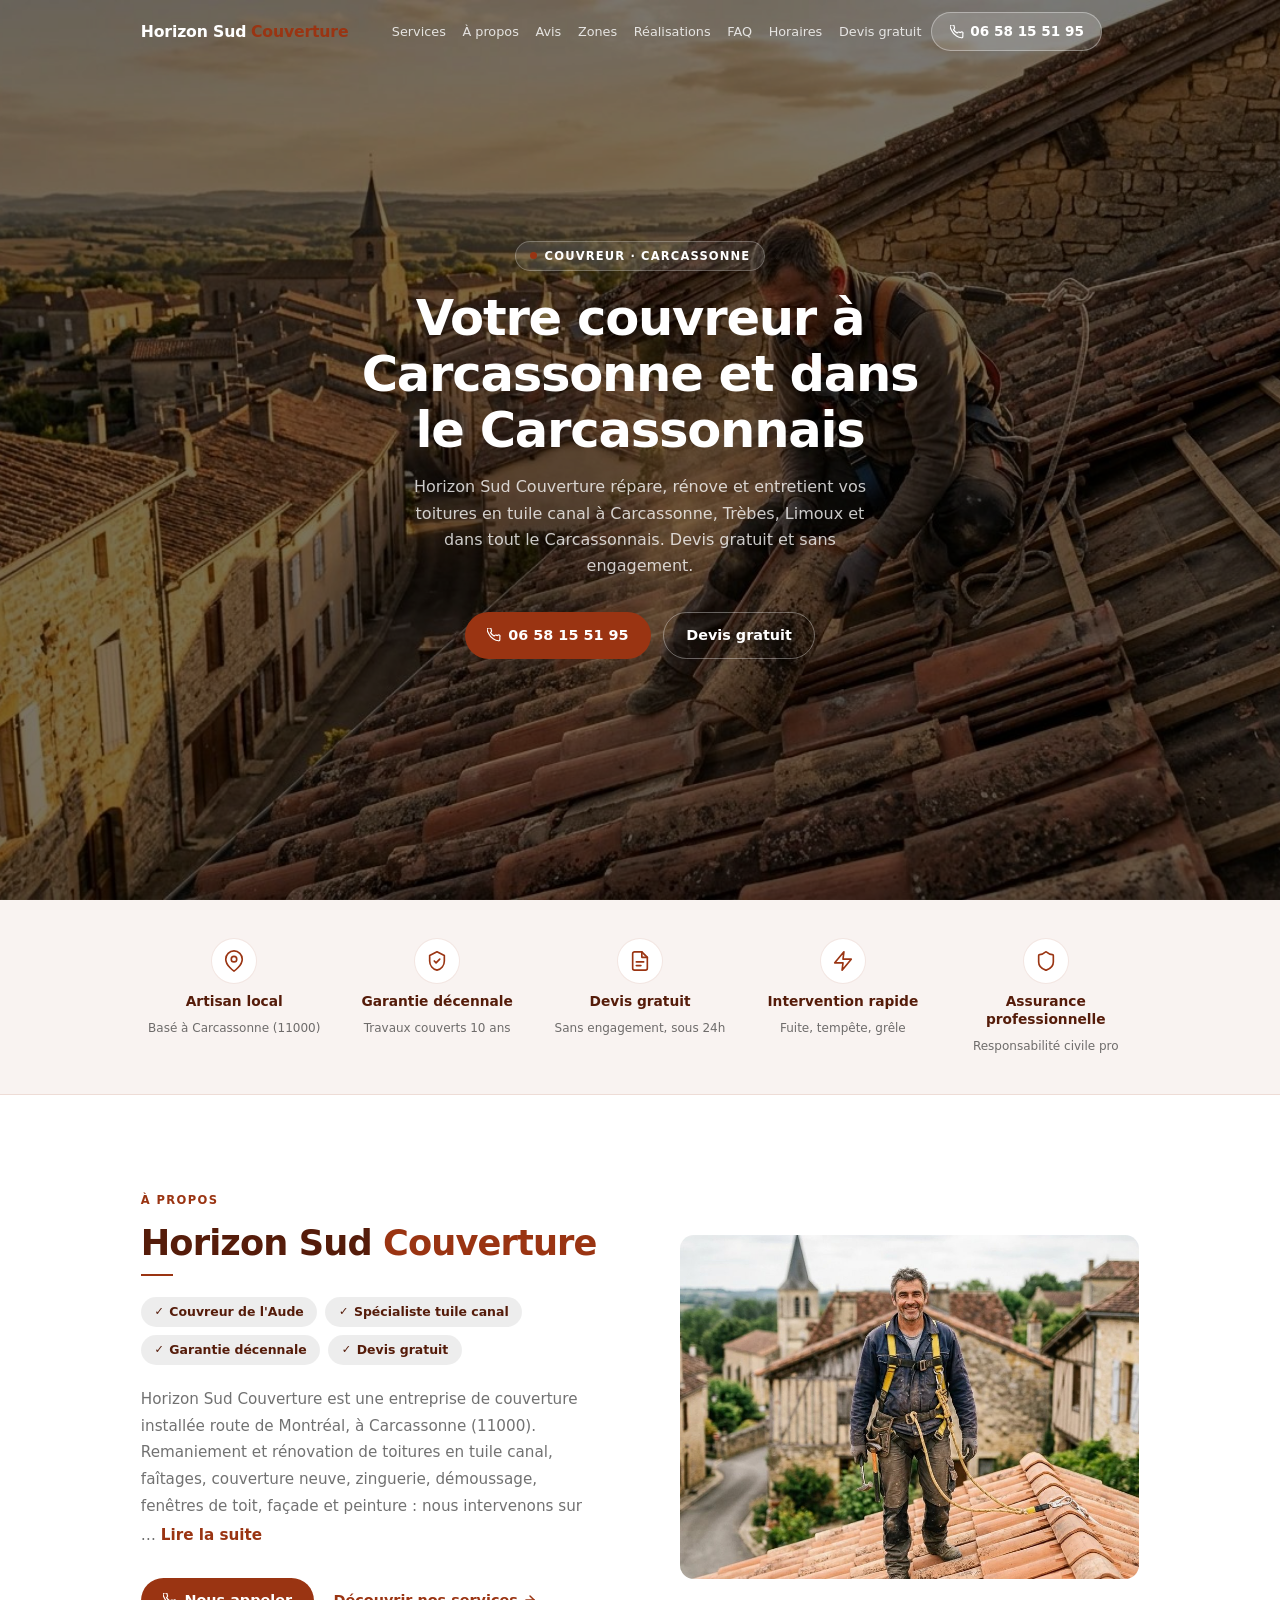
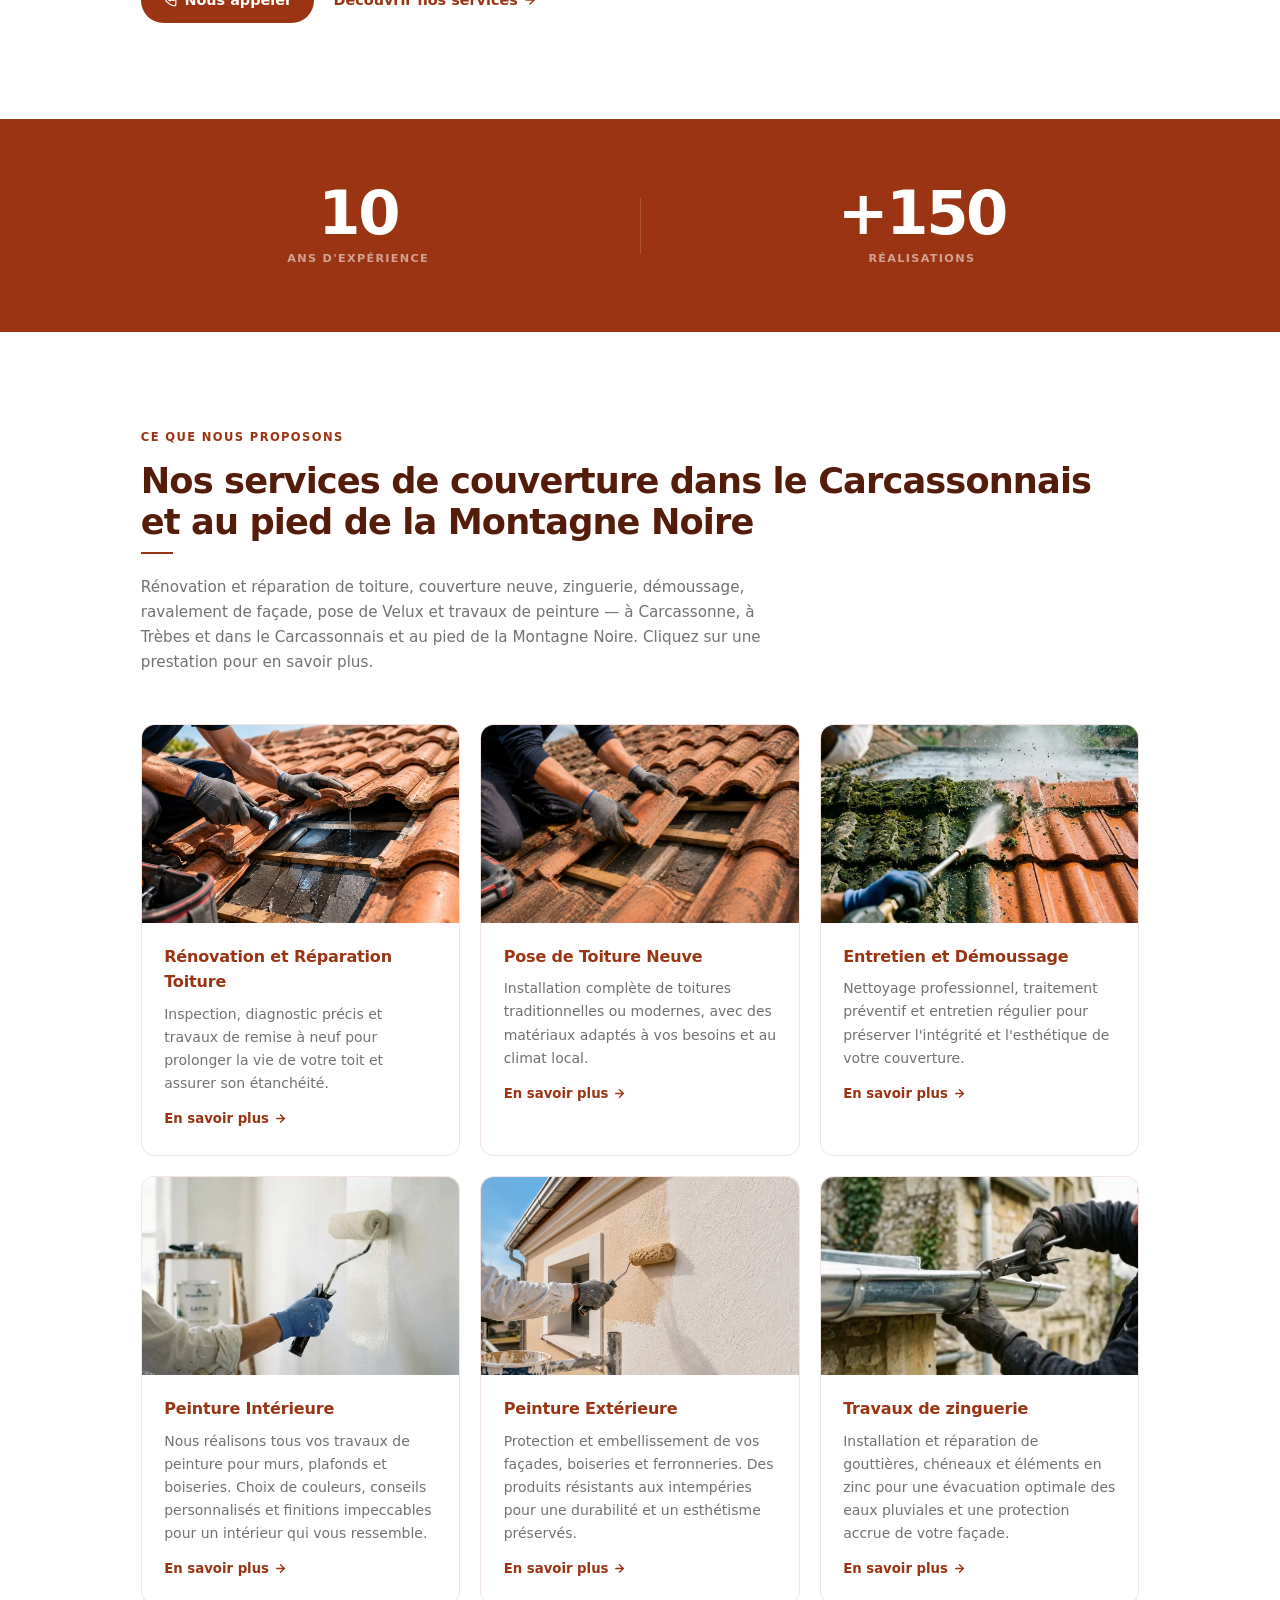
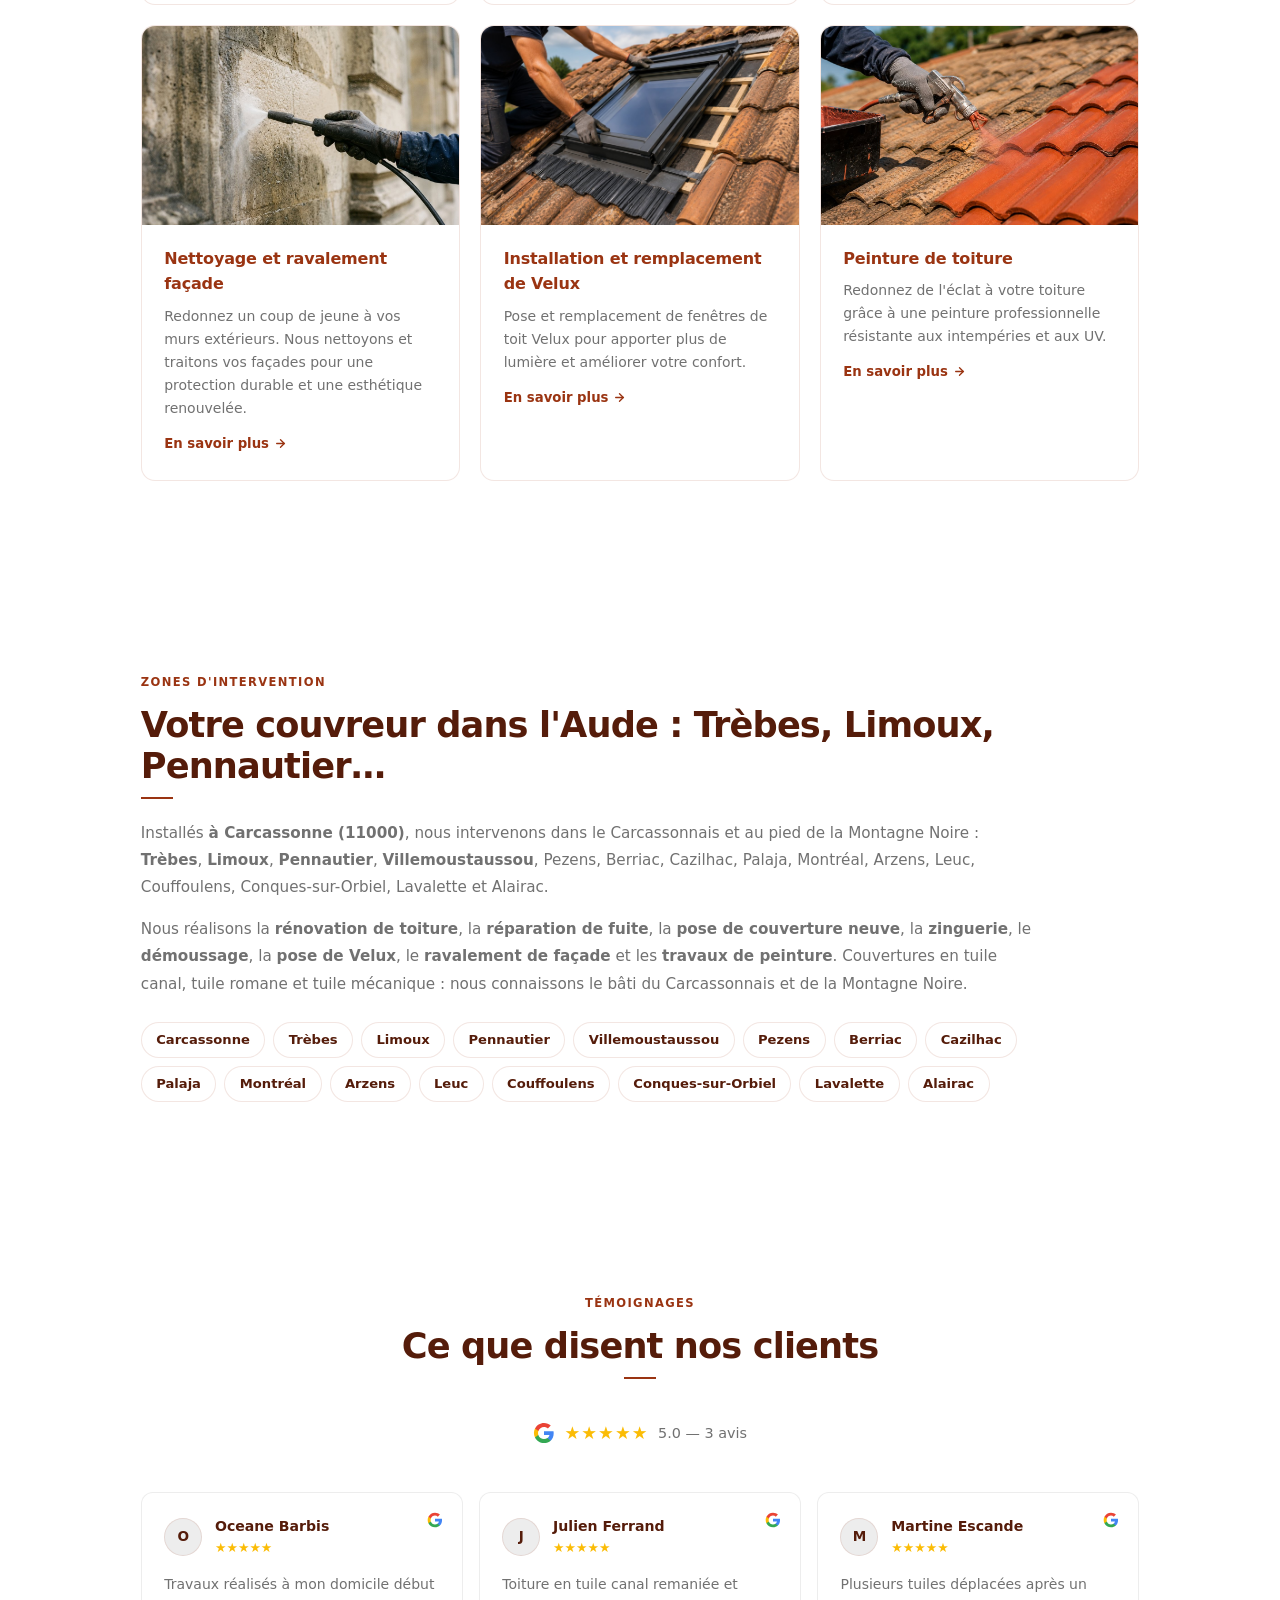
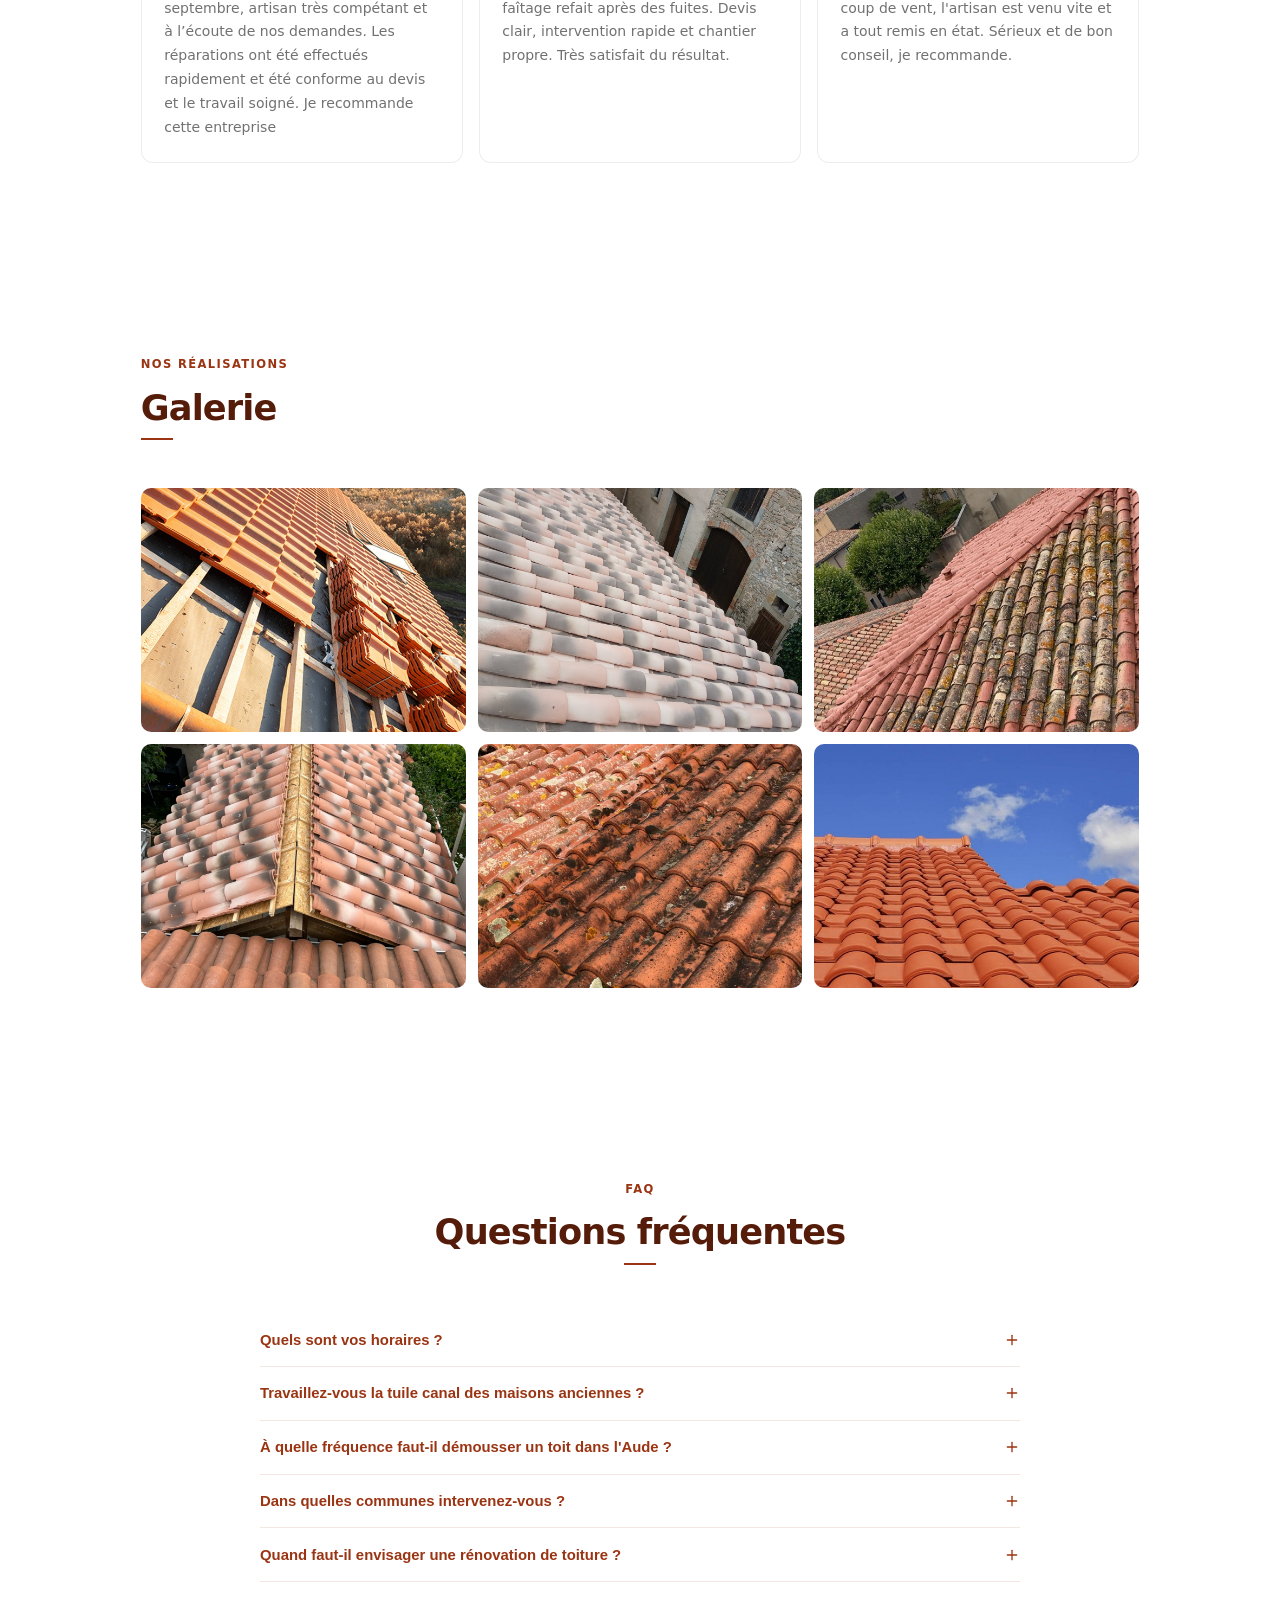
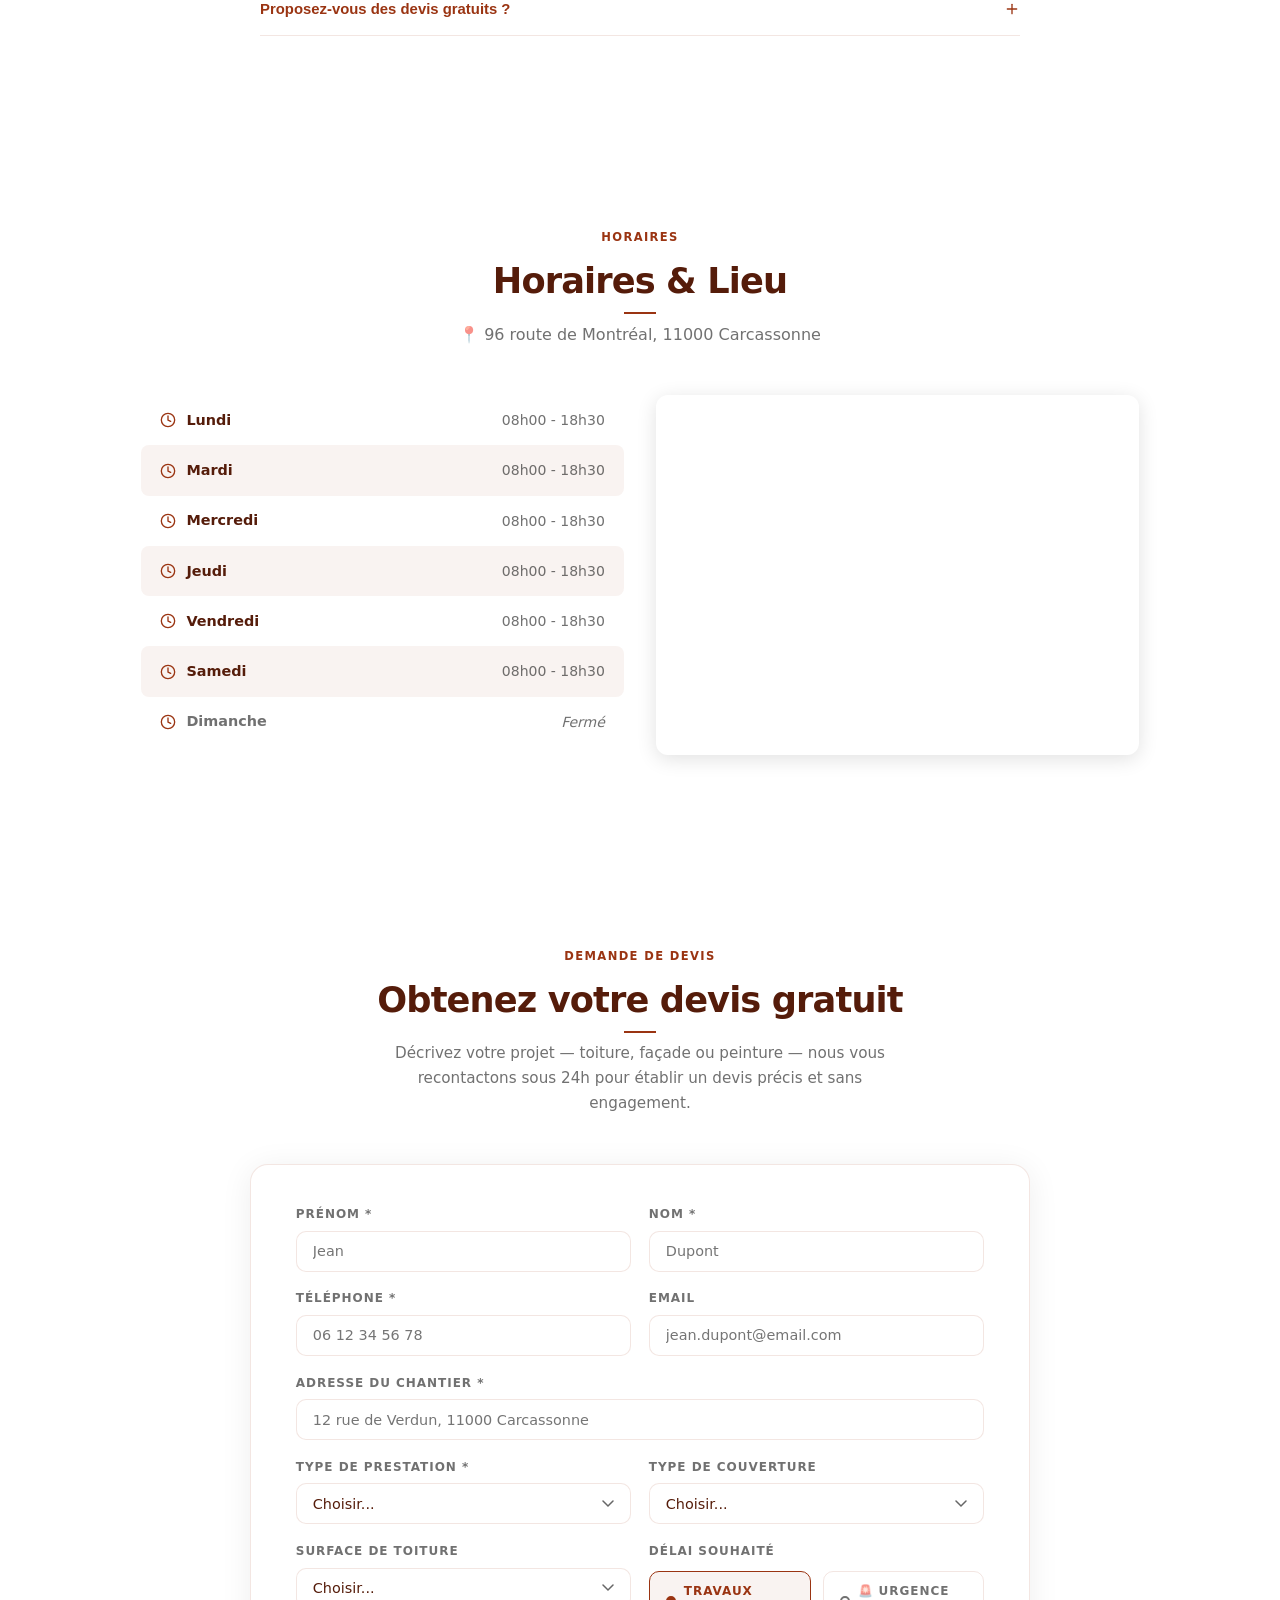
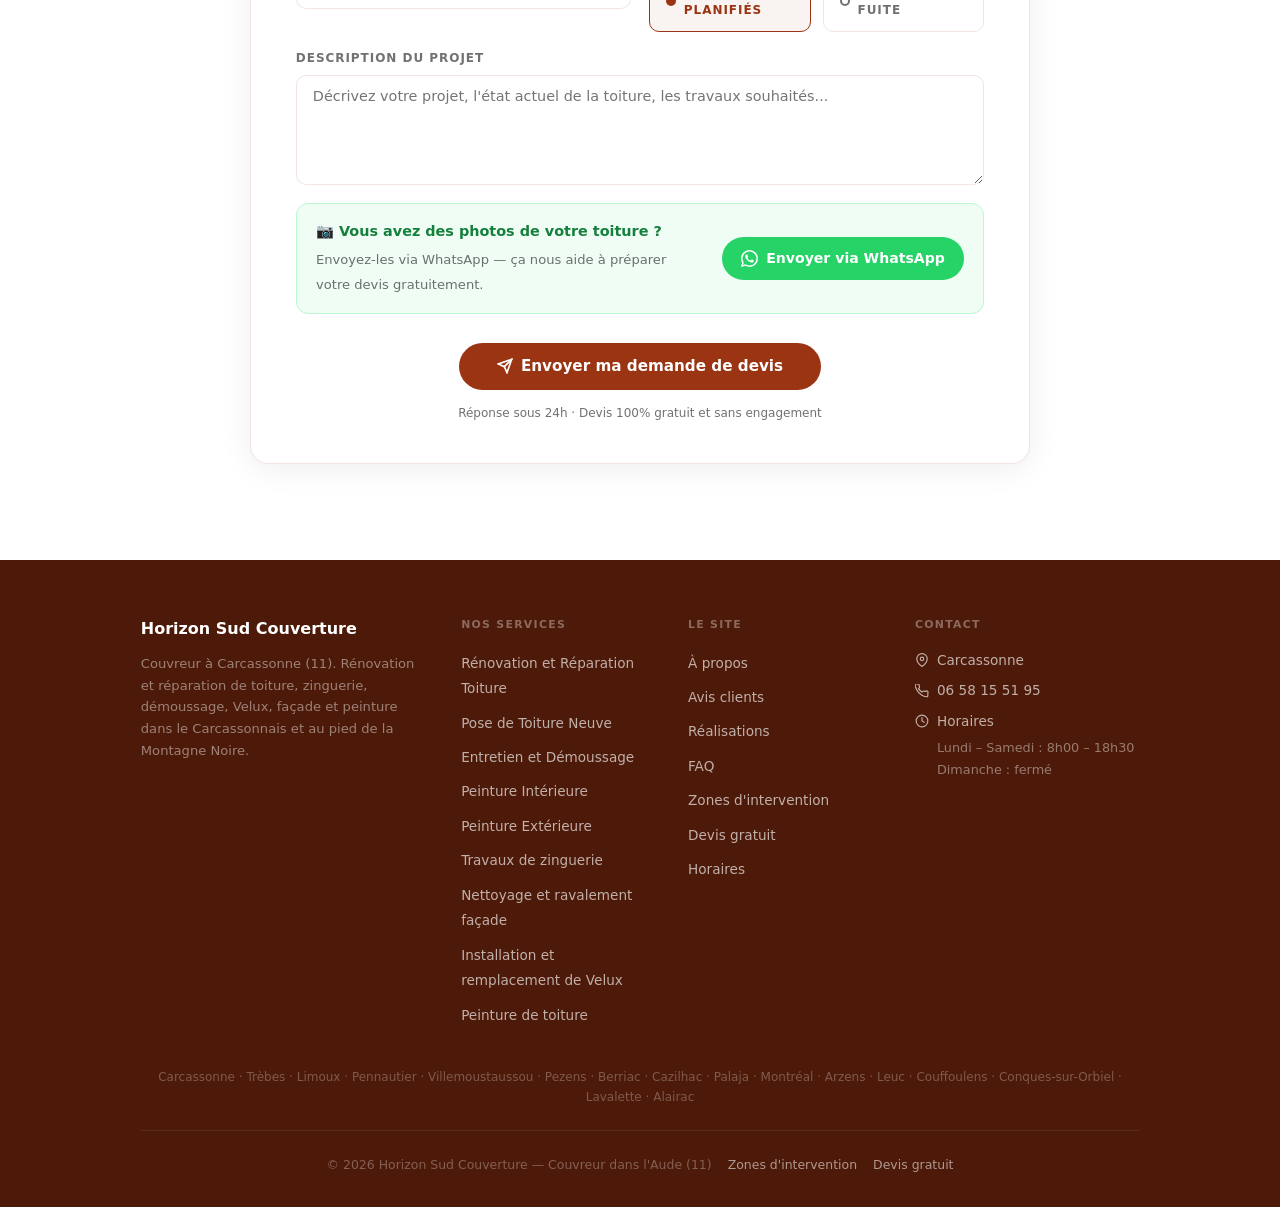
==== index.html @ 6ced3db4 "Site Horizon Sud Couverture (Carcassonne 11) — tiré de la fiche Google Co-Authored-By: Claude Opus 5" ====
<!DOCTYPE html>
<!--
╔══════════════════════════════════════════════════════════════════╗
║        MAQUETTE ARTISAN CMS — TEMPLATE RÉUTILISABLE              ║
║                                                                  ║
║  Le contenu est géré via Decap CMS (Netlify CMS).                ║
║  Modifier le fichier data/content.json ou passer par             ║
║  l'interface /admin pour éditer textes et images.                ║
║                                                                  ║
║  VARIABLES À REMPLACER dans data/content.json :                  ║
║  nom_entreprise, type_artisan, ville, telephone_*, annee         ║
║  hero.titre, hero.description, hero.image                        ║
║  apropos.texte, apropos.image, apropos.badges                    ║
║  stats, services, avis, galerie, faq                             ║
║  contact_description, footer_description                         ║
╚══════════════════════════════════════════════════════════════════╝
-->
<html lang="fr">
<head>
  <meta charset="UTF-8" />
  <meta name="viewport" content="width=device-width, initial-scale=1.0" />
  <!-- OG-IMAGE-PERSIST (hors bloc SEO régénéré par l'admin — ne pas déplacer) -->
  <meta property="og:image" content="https://horizon-sud-couverture.pages.dev/images/og-image.jpg?v=1" />
  <meta property="og:image:secure_url" content="https://horizon-sud-couverture.pages.dev/images/og-image.jpg?v=1" />
  <meta property="og:image:type" content="image/jpeg" />
  <meta property="og:image:width" content="1200" />
  <meta property="og:image:height" content="630" />
  <meta property="og:image:alt" content="Horizon Sud Couverture – Couvreur à Carcassonne (11)" />
  <meta name="twitter:card" content="summary_large_image" />
  <meta name="twitter:image" content="https://horizon-sud-couverture.pages.dev/images/og-image.jpg?v=1" />
  <!-- /OG-IMAGE-PERSIST -->
  <!-- SEO-BLOCK-START -->
  <title>Couvreur à Carcassonne et à Trèbes (11) — toiture, zinguerie, démoussage | Horizon Sud Couverture</title>
  <meta name="description" content="Horizon Sud Couverture, couvreur à Carcassonne : rénovation et réparation de toiture, couverture neuve, démoussage, zinguerie, Velux, façade et peinture dans le Carcassonnais et au pied de la Montagne Noire. Devis gratuit au 06 58 15 51 95." />
  <meta name="keywords" content="couvreur Carcassonne, couvreur Trèbes, couvreur 11, rénovation toiture Aude, zinguerie Limoux, démoussage toiture Trèbes, couvreur Pennautier, couvreur Villemoustaussou, toiture Carcassonne, réparation fuite toiture Aude" />
  <meta name="robots" content="index, follow" />
  <meta name="author" content="Horizon Sud Couverture" />
  <link rel="canonical" href="https://horizon-sud-couverture.pages.dev/" />

  <meta name="geo.region" content="FR-11" />
  <meta name="geo.placename" content="Carcassonne" />
  <meta name="geo.position" content="43.215031;2.297067" />
  <meta name="ICBM" content="43.215031, 2.297067" />

  <meta property="og:type" content="website" />
  <meta property="og:url" content="https://horizon-sud-couverture.pages.dev/" />
  <meta property="og:title" content="Horizon Sud Couverture – Couvreur à Carcassonne (11)" />
  <meta property="og:description" content="Horizon Sud Couverture, couvreur à Carcassonne : rénovation et réparation de toiture, couverture neuve, démoussage, zinguerie, Velux, façade et peinture dans le Carcassonnais et au pied de la Montagne Noire. Devis gratuit au 06 58 15 51 95." />
  <meta property="og:locale" content="fr_FR" />
  <meta property="og:site_name" content="Horizon Sud Couverture" />

  <meta name="twitter:title" content="Horizon Sud Couverture – Couvreur à Carcassonne (11)" />
  <meta name="twitter:description" content="Horizon Sud Couverture, couvreur à Carcassonne : rénovation et réparation de toiture, couverture neuve, démoussage, zinguerie, Velux, façade et peinture dans le Carcassonnais et au pied de la Montagne Noire. Devis gratuit au 06 58 15 51 95." />

  <script type="application/ld+json">
{
  "@context": "https://schema.org",
  "@type": "RoofingContractor",
  "name": "Horizon Sud Couverture",
  "description": "Couvreur à Carcassonne (11). Rénovation et réparation de toiture, zinguerie, démoussage, Velux, façade et peinture dans le Carcassonnais et au pied de la Montagne Noire.",
  "url": "https://horizon-sud-couverture.pages.dev/",
  "image": "https://horizon-sud-couverture.pages.dev/images/og-image.jpg",
  "logo": "https://horizon-sud-couverture.pages.dev/icon-512.png",
  "telephone": "+33658155195",
  "address": {
    "@type": "PostalAddress",
    "streetAddress": "96 route de Montréal",
    "addressLocality": "Carcassonne",
    "postalCode": "11000",
    "addressRegion": "Aude",
    "addressCountry": "FR"
  },
  "geo": {
    "@type": "GeoCoordinates",
    "latitude": 43.215031,
    "longitude": 2.297067
  },
  "areaServed": [
    {
      "@type": "AdministrativeArea",
      "name": "Aude (11)"
    },
    {
      "@type": "City",
      "name": "Carcassonne"
    },
    {
      "@type": "City",
      "name": "Trèbes"
    },
    {
      "@type": "City",
      "name": "Limoux"
    },
    {
      "@type": "City",
      "name": "Pennautier"
    },
    {
      "@type": "City",
      "name": "Villemoustaussou"
    },
    {
      "@type": "City",
      "name": "Pezens"
    },
    {
      "@type": "City",
      "name": "Berriac"
    },
    {
      "@type": "City",
      "name": "Cazilhac"
    },
    {
      "@type": "City",
      "name": "Palaja"
    },
    {
      "@type": "City",
      "name": "Montréal"
    },
    {
      "@type": "City",
      "name": "Arzens"
    },
    {
      "@type": "City",
      "name": "Leuc"
    },
    {
      "@type": "City",
      "name": "Couffoulens"
    },
    {
      "@type": "City",
      "name": "Conques-sur-Orbiel"
    },
    {
      "@type": "City",
      "name": "Lavalette"
    },
    {
      "@type": "City",
      "name": "Alairac"
    }
  ],
  "hasOfferCatalog": {
    "@type": "OfferCatalog",
    "name": "Nos services",
    "itemListElement": [
      {
        "@type": "Offer",
        "itemOffered": {
          "@type": "Service",
          "name": "Rénovation et Réparation Toiture",
          "description": "Inspection, diagnostic précis et travaux de remise à neuf pour prolonger la vie de votre toit et assurer son étanchéité.",
          "url": "https://horizon-sud-couverture.pages.dev/renovation-reparation-toiture"
        }
      },
      {
        "@type": "Offer",
        "itemOffered": {
          "@type": "Service",
          "name": "Pose de Toiture Neuve",
          "description": "Installation complète de toitures traditionnelles ou modernes, avec des matériaux adaptés à vos besoins et au climat local.",
          "url": "https://horizon-sud-couverture.pages.dev/pose-toiture-neuve"
        }
      },
      {
        "@type": "Offer",
        "itemOffered": {
          "@type": "Service",
          "name": "Entretien et Démoussage",
          "description": "Nettoyage professionnel, traitement préventif et entretien régulier pour préserver l'intégrité et l'esthétique de votre couverture.",
          "url": "https://horizon-sud-couverture.pages.dev/entretien-demoussage"
        }
      },
      {
        "@type": "Offer",
        "itemOffered": {
          "@type": "Service",
          "name": "Peinture Intérieure",
          "description": "Nous réalisons tous vos travaux de peinture pour murs, plafonds et boiseries. Choix de couleurs, conseils personnalisés et finitions impeccables pour un intérieur qui vous ressemble.",
          "url": "https://horizon-sud-couverture.pages.dev/peinture-interieure"
        }
      },
      {
        "@type": "Offer",
        "itemOffered": {
          "@type": "Service",
          "name": "Peinture Extérieure",
          "description": "Protection et embellissement de vos façades, boiseries et ferronneries. Des produits résistants aux intempéries pour une durabilité et un esthétisme préservés.",
          "url": "https://horizon-sud-couverture.pages.dev/peinture-exterieure"
        }
      },
      {
        "@type": "Offer",
        "itemOffered": {
          "@type": "Service",
          "name": "Travaux de zinguerie",
          "description": "Installation et réparation de gouttières, chéneaux et éléments en zinc pour une évacuation optimale des eaux pluviales et une protection accrue de votre façade.",
          "url": "https://horizon-sud-couverture.pages.dev/zinguerie"
        }
      },
      {
        "@type": "Offer",
        "itemOffered": {
          "@type": "Service",
          "name": "Nettoyage et ravalement façade",
          "description": "Redonnez un coup de jeune à vos murs extérieurs. Nous nettoyons et traitons vos façades pour une protection durable et une esthétique renouvelée.",
          "url": "https://horizon-sud-couverture.pages.dev/nettoyage-ravalement-facade"
        }
      },
      {
        "@type": "Offer",
        "itemOffered": {
          "@type": "Service",
          "name": "Installation et remplacement de Velux",
          "description": "Pose et remplacement de fenêtres de toit Velux pour apporter plus de lumière et améliorer votre confort.",
          "url": "https://horizon-sud-couverture.pages.dev/pose-velux"
        }
      },
      {
        "@type": "Offer",
        "itemOffered": {
          "@type": "Service",
          "name": "Peinture de toiture",
          "description": "Redonnez de l'éclat à votre toiture grâce à une peinture professionnelle résistante aux intempéries et aux UV.",
          "url": "https://horizon-sud-couverture.pages.dev/peinture-toiture"
        }
      }
    ]
  },
  "aggregateRating": {
    "@type": "AggregateRating",
    "ratingValue": "5.0",
    "reviewCount": "3",
    "bestRating": "5"
  },
  "review": [
    {
      "@type": "Review",
      "author": {
        "@type": "Person",
        "name": "Oceane Barbis"
      },
      "reviewRating": {
        "@type": "Rating",
        "ratingValue": "5"
      },
      "reviewBody": "Travaux réalisés à mon domicile début septembre, artisan très compétant et à l’écoute de nos demandes. Les réparations ont été effectués rapidement et été conforme au devis et le travail soigné. Je recommande cette entreprise"
    },
    {
      "@type": "Review",
      "author": {
        "@type": "Person",
        "name": "Julien Ferrand"
      },
      "reviewRating": {
        "@type": "Rating",
        "ratingValue": "5"
      },
      "reviewBody": "Toiture en tuile canal remaniée et faîtage refait après des fuites. Devis clair, intervention rapide et chantier propre. Très satisfait du résultat."
    },
    {
      "@type": "Review",
      "author": {
        "@type": "Person",
        "name": "Martine Escande"
      },
      "reviewRating": {
        "@type": "Rating",
        "ratingValue": "5"
      },
      "reviewBody": "Plusieurs tuiles déplacées après un coup de vent, l'artisan est venu vite et a tout remis en état. Sérieux et de bon conseil, je recommande."
    }
  ],
  "openingHours": [
    "Mo-Sa 08:00-18:30"
  ]
}
</script>

  <script type="application/ld+json">
{
  "@context": "https://schema.org",
  "@type": "FAQPage",
  "mainEntity": [
    {
      "@type": "Question",
      "name": "Quels sont vos horaires ?",
      "acceptedAnswer": {
        "@type": "Answer",
        "text": "Nous sommes joignables du lundi au samedi de 8h à 18h30, au 06 58 15 51 95. En cas de fuite ou de tuiles déplacées après un coup de vent, appelez-nous : nous posons une protection provisoire en priorité."
      }
    },
    {
      "@type": "Question",
      "name": "Travaillez-vous la tuile canal des maisons anciennes ?",
      "acceptedAnswer": {
        "@type": "Answer",
        "text": "Oui. La tuile canal couvre la plupart des maisons de village et du centre de Carcassonne : nous la remanions, la reposons au mortier ou sur closoirs selon le support, en réutilisant les tuiles anciennes saines et en complétant avec des tuiles de récupération assorties."
      }
    },
    {
      "@type": "Question",
      "name": "À quelle fréquence faut-il démousser un toit dans l'Aude ?",
      "acceptedAnswer": {
        "@type": "Answer",
        "text": "Tous les cinq à huit ans selon l'exposition. Les pans au nord et sous les arbres se couvrent plus vite de mousse et de lichens ; un traitement hydrofuge espace nettement les interventions."
      }
    },
    {
      "@type": "Question",
      "name": "Dans quelles communes intervenez-vous ?",
      "acceptedAnswer": {
        "@type": "Answer",
        "text": "Nous intervenons à Carcassonne et dans le Carcassonnais et au pied de la Montagne Noire : Trèbes, Limoux, Pennautier, Villemoustaussou, Pezens, Berriac, Cazilhac, Palaja, Montréal, Arzens, Leuc, Couffoulens, Conques-sur-Orbiel, Lavalette et Alairac."
      }
    },
    {
      "@type": "Question",
      "name": "Quand faut-il envisager une rénovation de toiture ?",
      "acceptedAnswer": {
        "@type": "Answer",
        "text": "Dès que vous constatez des tuiles glissées ou cassées, des traces d'humidité en sous-toiture, une mousse épaisse ou des gouttières qui débordent. Un diagnostic sur place permet de savoir si une réparation suffit ou si la réfection s'impose."
      }
    },
    {
      "@type": "Question",
      "name": "Proposez-vous des devis gratuits ?",
      "acceptedAnswer": {
        "@type": "Answer",
        "text": "Oui, le devis est gratuit, détaillé poste par poste et sans engagement. Nous nous déplaçons sur place pour évaluer les travaux et vous donner un prix ferme."
      }
    }
  ]
}
</script>

  <link rel="preload" as="image" href="images/hero-bg.jpg" />
  <!-- SEO-BLOCK-END -->
  <!-- FAVICON (logo du site dans l'onglet du navigateur) -->
  <link rel="icon" href="favicon.svg" type="image/svg+xml" />
  <link rel="icon" href="favicon.ico" sizes="32x32" />
  <link rel="apple-touch-icon" href="apple-touch-icon.png" />
  <meta name="theme-color" content="#9a3412" />
  <style>
    *, *::before, *::after { box-sizing: border-box; margin: 0; padding: 0; }

    :root {
      --primary:    #0a0a0a;
      --bg:         #ffffff;
      --text:       #0a0a0a;
      --muted:      rgba(10,10,10,0.60);
      --border:     rgba(10,10,10,0.08);
      --surface:    rgba(10,10,10,0.04);
      --footer-bg:  #0a0a0a;
      --r-btn:      9999px;
      --stars:      #FBBC05;
    }

    /* scroll-padding : au clic sur une ancre, le titre ne se cache pas sous la barre fixe */
    html { scroll-behavior: smooth; scroll-padding-top: 76px; }
    body {
      font-family: -apple-system, BlinkMacSystemFont, 'Segoe UI', system-ui, sans-serif;
      background: var(--bg);
      color: var(--text);
      line-height: 1.6;
      -webkit-font-smoothing: antialiased;
    }

    /* ─── NAV ──────────────────────────────────────── */
    nav {
      position: fixed; top: 0; left: 0; right: 0; z-index: 100;
      /* Fond opaque : le contenu qui défile dessous ne transparaît pas */
      background: #fff;
      border-bottom: 1px solid transparent;
      display: flex; align-items: center; justify-content: space-between;
      padding: 0 11%; height: 64px;
      transition: background 0.35s, backdrop-filter 0.35s, box-shadow 0.35s, border-color 0.35s;
    }
    .nav-logo {
      font-size: 1.05rem; font-weight: 700; color: var(--text);
      text-decoration: none; letter-spacing: -0.01em;
      /* le nom tient sur une seule ligne, même à 375 px */
      white-space: nowrap;
    }
    @media (max-width: 600px){ .nav-logo { font-size: 0.9rem; } }
    @media (max-width: 380px){ .nav-logo { font-size: 0.8rem; } }
    .brand-accent { color: var(--primary); }
    /* Logo client (logotype) detoure, sans fond */
    .nav-logo { display: inline-flex; align-items: center; gap: 0.3em; }
    .nav-logo-img { height: 52px; width: auto; display: block; }
    .nav-logo-img.logo-light { display: none; }
    nav.nav-transparent:not(.scrolled) .nav-logo-img.logo-dark { display: none; }
    nav.nav-transparent:not(.scrolled) .nav-logo-img.logo-light { display: block; filter: drop-shadow(0 2px 8px rgba(0,0,0,0.55)); }
    @media (max-width: 600px){ .nav-logo-img { height: 42px; } }
    .nav-links {
      display: flex; align-items: center; list-style: none; gap: 0.2rem;
    }
    .nav-links a {
      color: var(--muted); text-decoration: none;
      font-size: 0.875rem; font-weight: 500;
      padding: 0.4rem 0.75rem; border-radius: var(--r-btn);
      transition: color 0.15s, background 0.15s;
    }
    .nav-links a:hover { color: var(--text); background: rgba(10,10,10,0.05); }
    .nav-cta {
      display: inline-flex; align-items: center; gap: 0.4rem;
      background: var(--primary) !important; color: #fff !important;
      padding: 0.5rem 1.1rem !important; border-radius: var(--r-btn) !important;
      font-weight: 600 !important; font-size: 0.85rem !important;
    }
    .nav-cta:hover { opacity: 0.8; }
    .nav-right { display: flex; align-items: center; gap: 0.5rem; }
    /* Numéro de téléphone toujours visible, y compris sur mobile (hors menu burger) */
    .nav-phone-mobile {
      display: none; align-items: center; gap: 0.35rem;
      background: var(--primary); color: #fff; text-decoration: none;
      padding: 0.42rem 0.8rem; border-radius: var(--r-btn);
      font-size: 0.8rem; font-weight: 700; white-space: nowrap;
    }
    .hamburger {
      display: none; flex-direction: column; gap: 4px;
      background: none; border: none; cursor: pointer; padding: 6px;
    }
    .hamburger span {
      display: block; width: 20px; height: 1.5px;
      background: var(--text); border-radius: 2px;
      transition: background 0.25s;
    }

    /* ─── NAV VARIANTS ─────────────────────────────── */
    /* Transparent : superposé au hero, devient solide au scroll */
    nav.nav-transparent {
      background: transparent;
      backdrop-filter: none; -webkit-backdrop-filter: none;
      border-bottom-color: transparent;
    }
    nav.nav-transparent .nav-logo { color: #fff; }
    nav.nav-transparent .nav-links a { color: rgba(255,255,255,0.82); }
    nav.nav-transparent .nav-links a:hover { color: #fff; background: rgba(255,255,255,0.12); }
    nav.nav-transparent .nav-cta { background: rgba(255,255,255,0.15) !important; color: #fff !important; border: 1px solid rgba(255,255,255,0.35); }
    nav.nav-transparent .hamburger span { background: #fff; }
    nav.nav-transparent .nav-phone-mobile { background: rgba(255,255,255,0.16); border: 1px solid rgba(255,255,255,0.35); }
    nav.nav-transparent.scrolled .nav-phone-mobile { background: var(--primary); border: none; }
    nav.nav-transparent.scrolled {
      background: #fff;
      box-shadow: 0 1px 12px rgba(10,10,10,0.05);
      border-bottom-color: rgba(10,10,10,0.08);
    }
    nav.nav-transparent.scrolled .nav-logo { color: var(--text); }
    nav.nav-transparent.scrolled .nav-links a { color: var(--muted); }
    nav.nav-transparent.scrolled .nav-links a:hover { color: var(--text); background: rgba(10,10,10,0.05); }
    nav.nav-transparent.scrolled .nav-cta { background: var(--primary) !important; border: none; }
    nav.nav-transparent.scrolled .hamburger span { background: var(--text); }
    /* Mobile menu transparent */
    nav.nav-transparent .nav-links.open { background: #fff; }
    nav.nav-transparent .nav-links.open a { color: rgba(10,10,10,0.65); }

    /* Flottant : carte arrondie flottante */
    nav.nav-flottant {
      top: 14px; left: 3%; right: 3%; width: auto;
      border-radius: 16px;
      background: rgba(255,255,255,0.96);
      box-shadow: 0 4px 24px rgba(0,0,0,0.10), 0 1px 4px rgba(0,0,0,0.06);
      backdrop-filter: blur(20px) saturate(1.2);
      -webkit-backdrop-filter: blur(20px) saturate(1.2);
      padding: 0 2rem;
      border-bottom: none;
    }
    @media (max-width: 960px) {
      nav.nav-flottant { padding: 0 1.2rem; left: 3%; right: 3%; }
      nav.nav-flottant .nav-links.open {
        top: 72px; left: 3%; right: 3%; width: auto;
        border-radius: 14px; border-bottom: none;
        box-shadow: 0 6px 20px rgba(0,0,0,0.12);
      }
    }

    /* ─── BUTTONS ──────────────────────────────────── */
    .btn {
      display: inline-flex; align-items: center; gap: 0.45rem;
      padding: 0.7rem 1.4rem; border-radius: var(--r-btn);
      font-size: 0.9rem; font-weight: 600;
      text-decoration: none; cursor: pointer; border: none;
      transition: opacity 0.15s, transform 0.15s;
    }
    .btn:hover { opacity: 0.8; transform: translateY(-1px); }
    .btn-dark  { background: var(--primary); color: #fff; }
    .btn-white { background: #fff; color: var(--primary); }
    .btn-link  {
      background: none; color: var(--primary); padding: 0.7rem 0;
      font-size: 0.9rem; font-weight: 600; border: none;
      display: inline-flex; align-items: center; gap: 0.35rem;
      text-decoration: none; cursor: pointer;
      transition: opacity 0.15s;
    }
    .btn-link:hover { opacity: 0.65; }
    .btn-outline-white {
      background: transparent; color: #fff;
      border: 1.5px solid rgba(255,255,255,0.35);
    }

    /* ─── HERO ─────────────────────────────────────── */
    #hero {
      position: relative; min-height: 100vh;
      display: flex; align-items: center; justify-content: center;
      background: #111 center / cover no-repeat;
    }
    #hero::before {
      content: ''; position: absolute; inset: 0;
      background: rgba(0,0,0,0.52);
    }
    .hero-inner {
      position: relative; z-index: 1;
      padding: 0 6%; max-width: 720px;
      text-align: center; margin: 0 auto;
    }
    .hero-eyebrow {
      display: inline-flex; align-items: center; gap: 0.5rem;
      background: rgba(255,255,255,0.10);
      border: 1px solid rgba(255,255,255,0.25);
      color: #fff; font-size: 0.72rem; font-weight: 600;
      letter-spacing: 0.1em; text-transform: uppercase;
      padding: 0.3rem 0.85rem; border-radius: var(--r-btn);
      margin-bottom: 1.2rem;
    }
    #hero h1 {
      color: #fff; font-size: clamp(1.9rem, 4.5vw, 3.1rem);
      font-weight: 800; letter-spacing: -0.025em;
      line-height: 1.13; margin-bottom: 1rem;
    }
    #hero p {
      color: rgba(255,255,255,0.78); font-size: 1rem;
      line-height: 1.65; margin-bottom: 2rem; max-width: 480px;
      margin-left: auto; margin-right: auto;
    }
    .hero-btns { display: flex; gap: 0.75rem; flex-wrap: wrap; justify-content: center; }

    /* ─── RÉASSURANCE ──────────────────────────────── */
    #reassurance {
      padding: 2.4rem 11%; background: var(--surface);
      border-bottom: 1px solid var(--border);
    }
    .trust-grid {
      display: grid; grid-template-columns: repeat(5,1fr);
      gap: 1rem; max-width: 1150px; margin: 0 auto;
    }
    .trust-item {
      display: flex; flex-direction: column; align-items: center;
      text-align: center; gap: 0.55rem;
    }
    .trust-ico {
      width: 46px; height: 46px; border-radius: 50%; background: #fff;
      border: 1.5px solid var(--border); color: var(--primary);
      display: flex; align-items: center; justify-content: center; flex-shrink: 0;
    }
    .trust-item strong { font-size: 0.86rem; font-weight: 700; line-height: 1.3; }
    .trust-item span.trust-sub { font-size: 0.75rem; color: var(--muted); line-height: 1.45; }

    /* ─── ZONES D'INTERVENTION ─────────────────────── */
    #zones { background: var(--bg); }
    .zones-inner { max-width: 900px; }
    .zones-inner p { color: var(--muted); font-size: 0.95rem; line-height: 1.8; margin-bottom: 0.9rem; }
    .villes { display: flex; flex-wrap: wrap; gap: 0.5rem; margin-top: 1.5rem; }
    .ville-chip {
      display: inline-flex; align-items: center; gap: 0.35rem;
      background: #fff; border: 1px solid var(--border); color: var(--text);
      font-size: 0.82rem; font-weight: 600; padding: 0.4rem 0.9rem;
      border-radius: var(--r-btn); text-decoration: none;
      transition: border-color 0.15s, color 0.15s;
    }
    .ville-chip:hover { border-color: var(--primary); color: var(--primary); }
    .ville-chip svg { color: var(--primary); flex-shrink: 0; }

    /* ─── SECTION LABELS & TITLES ───────────────────── */
    .label {
      display: block;
      font-size: 0.72rem; font-weight: 700;
      letter-spacing: 0.12em; text-transform: uppercase;
      color: var(--primary);
      margin-bottom: 0.9rem;
    }
    .title-underline {
      display: block; width: 32px; height: 2px;
      background: var(--primary); margin: 0.6rem 0 1.3rem;
    }
    .section-title {
      font-size: clamp(1.65rem, 2.8vw, 2.2rem);
      font-weight: 800; letter-spacing: -0.025em;
      line-height: 1.15; margin-bottom: 0.65rem;
    }
    .section-desc {
      color: var(--muted); font-size: 0.95rem; line-height: 1.65;
    }
    section { padding: 96px 11%; }

    /* ─── ABOUT ────────────────────────────────────── */
    #apropos { background: var(--bg); }
    .about-grid {
      display: grid; grid-template-columns: 1fr 1fr;
      gap: 5rem; align-items: center;
    }
    .about-text { order: 1; }
    .about-photo { order: 2; }
    .about-body-wrap { position: relative; margin-bottom: 1.8rem; }
    .about-body {
      color: var(--muted);
      font-size: 0.95rem; line-height: 1.75;
      max-height: calc(5 * 0.95rem * 1.75);
      overflow: hidden;
    }
    .about-body.expanded { max-height: none; overflow: visible; }
    .about-body p { margin-bottom: 0.85rem; }
    .about-body p:last-child { margin-bottom: 0; }
    /* Collapsed : marges inter-paragraphes neutralisées → lignes uniformes,
       la troncature tombe toujours sur une ligne entière (jamais coupée en deux). */
    .about-body:not(.expanded) p { margin-bottom: 0; }
    .read-more-wrap { margin: 0.2rem 0 0; font-size: 0.95rem; line-height: 1.75; }
    .read-more-dots { color: var(--muted); }
    #readMoreBtn { color: var(--primary); font-weight: 700; text-decoration: none; }
    #readMoreBtn:hover { text-decoration: underline; }
    .about-body-wrap.expanded .read-more-dots { display: none; }
    .about-photo img {
      width: 100%; border-radius: 14px;
      aspect-ratio: 4/3; object-fit: cover; display: block;
    }
    .about-badges {
      display: flex; flex-wrap: wrap; gap: 0.5rem;
      margin-bottom: 1.3rem;
    }
    .badge {
      display: inline-flex; align-items: center; gap: 0.35rem;
      background: rgba(10,10,10,0.07); color: var(--text);
      font-size: 0.78rem; font-weight: 600;
      padding: 0.32rem 0.85rem; border-radius: var(--r-btn);
    }
    .badge-check { font-size: 0.7rem; }
    .about-btns { display: flex; align-items: center; gap: 1.2rem; flex-wrap: wrap; }

    /* ─── STATS ─────────────────────────────────────── */
    #stats { background: var(--bg); padding: 3rem 11% 5rem; margin: 0; }
    .stats-inner {
      display: flex; align-items: center; justify-content: center;
      background: var(--primary); border-radius: 1.5rem; padding: 3rem 4rem;
    }
    .stat-block { flex: 1; text-align: center; }
    .stat-val {
      font-size: clamp(2.5rem, 5vw, 3.8rem);
      font-weight: 800; color: #fff;
      letter-spacing: -0.04em; line-height: 1; margin-bottom: 0.4rem;
    }
    .stat-lbl {
      font-size: 0.7rem; font-weight: 700;
      letter-spacing: 0.12em; text-transform: uppercase;
      color: rgba(255,255,255,0.55);
    }
    .stats-divider {
      width: 1px; height: 56px;
      background: rgba(255,255,255,0.15); margin: 0 4rem;
    }

    /* ─── STATS VARIANTS ────────────────────────────── */
    /* Classique : bande plein-écran sans border-radius */
    #stats.stats-classique { background: var(--primary); padding: 4rem 11%; }
    #stats.stats-classique .stats-inner { background: transparent; border-radius: 0; padding: 0; }

    /* Minimal : fond blanc, chiffres colorés avec ligne */
    #stats.stats-minimal .stats-inner {
      background: transparent; border-radius: 0; padding: 2rem 0;
    }
    #stats.stats-minimal .stat-val { color: var(--primary); }
    #stats.stats-minimal .stat-val::after {
      content: ''; display: block; width: 24px; height: 2px;
      background: var(--primary); margin: 8px auto 0; border-radius: 2px;
    }
    #stats.stats-minimal .stat-lbl { color: var(--muted); }
    #stats.stats-minimal .stats-divider { background: var(--border); height: 40px; }

    /* ─── SERVICES ─────────────────────────────────── */
    #services { background: var(--bg); }
    .services-header { margin-bottom: 3rem; }
    .services-grid {
      display: grid; grid-template-columns: repeat(3,1fr); gap: 1.25rem;
    }
    .service-card {
      border: 1px solid var(--border); border-radius: 14px;
      overflow: hidden; background: var(--bg);
      transition: box-shadow 0.2s, transform 0.2s;
    }
    .service-card:hover { transform: translateY(-3px); box-shadow: 0 10px 32px rgba(10,10,10,0.10); }
    .service-card img { width: 100%; aspect-ratio: 16/10; object-fit: cover; display: block; }
    .service-body { padding: 1.3rem 1.4rem 1.5rem; }
    .service-body h3 { font-size: 1rem; font-weight: 700; letter-spacing: -0.01em; margin-bottom: 0.5rem; color: var(--primary); }
    .service-body p { color: var(--muted); font-size: 0.875rem; line-height: 1.65; }
    a.service-card { display: block; color: inherit; text-decoration: none; }
    .service-more {
      display: inline-flex; align-items: center; gap: 0.3rem;
      color: var(--primary); font-weight: 700; font-size: 0.83rem; margin-top: 0.8rem;
    }
    a.service-card:hover .service-more { gap: 0.5rem; }

    /* ─── TESTIMONIALS ─────────────────────────────── */
    #avis { background: var(--bg); }
    .avis-center { text-align: center; margin-bottom: 2rem; }
    .google-rating {
      display: inline-flex; align-items: center; gap: 0.6rem; margin-top: 1.2rem;
    }
    .g-logo { width: 22px; height: 22px; flex-shrink: 0; }
    .g-stars { color: var(--stars); font-size: 1.1rem; letter-spacing: 1px; }
    .g-score { font-size: 0.9rem; color: var(--muted); font-weight: 500; }
    .reviews-grid {
      display: grid; grid-template-columns: repeat(3,1fr); gap: 1rem; margin-top: 2.5rem;
    }
    .review-card {
      background: #fff; border: 1px solid rgba(10,10,10,0.07);
      border-radius: 12px; padding: 1.4rem; position: relative;
    }
    .review-top { display: flex; align-items: center; gap: 0.8rem; margin-bottom: 0.9rem; }
    .review-avatar {
      width: 38px; height: 38px; border-radius: 50%;
      background: rgba(10,10,10,0.07); color: var(--text);
      font-size: 0.85rem; font-weight: 600;
      display: flex; align-items: center; justify-content: center; flex-shrink: 0;
      border: 1.5px solid var(--border);
    }
    .review-name { font-size: 0.88rem; font-weight: 700; }
    .review-stars { color: var(--stars); font-size: 0.8rem; }
    .review-g { position: absolute; top: 1.2rem; right: 1.2rem; width: 16px; height: 16px; }
    .review-text { color: var(--muted); font-size: 0.875rem; line-height: 1.7; }

    /* ─── GALLERY ───────────────────────────────────── */
    #galerie { background: var(--bg); }
    .gallery-grid {
      display: grid; grid-template-columns: repeat(3,1fr);
      gap: 0.75rem; margin-top: 3rem;
    }
    .gallery-item { border-radius: 10px; overflow: hidden; aspect-ratio: 4/3; cursor: zoom-in; background: #f4f4f5; }
    .gallery-item img {
      width: 100%; height: 100%; object-fit: cover; display: block;
      transition: transform 0.4s ease;
    }
    .gallery-item:hover img { transform: scale(1.04); }
    .lightbox {
      display: none; position: fixed; inset: 0;
      background: rgba(0,0,0,0.93); z-index: 200;
      align-items: center; justify-content: center;
    }
    .lightbox.open { display: flex; }
    .lb-top {
      position: absolute; top: 0; left: 0; right: 0;
      display: flex; align-items: center; justify-content: space-between;
      padding: 1.1rem 1.4rem;
    }
    .lb-counter {
      color: rgba(255,255,255,0.65); font-size: 0.82rem;
      font-weight: 600; letter-spacing: 0.04em;
    }
    .lb-close {
      background: none; border: none; color: rgba(255,255,255,0.65);
      font-size: 1.3rem; cursor: pointer; line-height: 1;
      padding: 0.3rem; transition: color 0.15s;
    }
    .lb-close:hover { color: #fff; }
    .lightbox img {
      max-width: min(90vw, 1100px); max-height: 78vh;
      border-radius: 8px; object-fit: contain;
    }
    .lb-arrow {
      position: absolute; top: 50%; transform: translateY(-50%);
      background: rgba(255,255,255,0.12); border: none; color: #fff;
      width: 44px; height: 44px; border-radius: 50%;
      font-size: 1.6rem; cursor: pointer;
      display: flex; align-items: center; justify-content: center;
      transition: background 0.15s; user-select: none;
    }
    .lb-arrow:hover { background: rgba(255,255,255,0.22); }
    .lb-prev { left: 1.2rem; }
    .lb-next { right: 1.2rem; }
    .lb-dots-bar {
      position: absolute; bottom: 1.4rem; left: 0; right: 0;
      display: flex; justify-content: center; gap: 7px;
    }
    .lb-dot {
      width: 7px; height: 7px; border-radius: 9999px;
      background: rgba(255,255,255,0.3); cursor: pointer;
      transition: background 0.2s, width 0.2s;
    }
    .lb-dot.active { width: 22px; background: #fff; border-radius: 3px; }

    /* ─── FAQ ───────────────────────────────────────── */
    #faq { background: var(--bg); }
    .faq-header { text-align: center; margin-bottom: 3rem; }
    .faq-list { list-style: none; max-width: 760px; margin: 0 auto; }
    .faq-item { border-bottom: 1px solid var(--border); background: #fff; }
    .faq-btn {
      width: 100%; background: none; border: none; text-align: left;
      padding: 1.15rem 0; font-size: 0.93rem; font-weight: 600;
      color: var(--primary); cursor: pointer;
      display: flex; justify-content: space-between; align-items: center; gap: 1rem;
    }
    .faq-btn svg { width: 16px; height: 16px; flex-shrink: 0; stroke: var(--primary); transition: transform 0.3s; }
    .faq-item.open .faq-btn svg { transform: rotate(45deg); }
    .faq-answer { max-height: 0; overflow: hidden; transition: max-height 0.35s ease; }
    .faq-item.open .faq-answer { max-height: 300px; }
    .faq-item.open {
      border: 1.5px solid color-mix(in srgb, var(--primary) 22%, transparent);
      border-radius: 8px;
      padding: 0 0.9rem;
      margin-bottom: 0.3rem;
    }
    .faq-answer p { color: var(--muted); font-size: 0.88rem; line-height: 1.75; padding-bottom: 1.2rem; }

    /* ─── HORAIRES ─────────────────────────────────── */
    #horaires { background: var(--bg); }
    .horaires-header { text-align: center; margin-bottom: 3rem; }
    .horaires-layout { display: grid; grid-template-columns: 1fr 1fr; gap: 2rem; align-items: start; max-width: 1100px; margin: 0 auto; }
    .horaires-table { }
    #mapContainer {
      height: 360px; border-radius: 12px; overflow: hidden;
      box-shadow: 0 4px 20px rgba(0,0,0,0.12);
      position: relative; z-index: 0;
      contain: layout paint;
    }
    #horaireMap { width: 100%; height: 100%; }
    .leaflet-pane,
    .leaflet-top,
    .leaflet-bottom { z-index: 1 !important; }
    .leaflet-popup { max-width: 200px; }
    @media (max-width: 900px) { .horaires-layout { grid-template-columns: 1fr; } }
    .horaire-row {
      display: flex; align-items: center; justify-content: space-between;
      padding: 0.85rem 1.2rem; border-radius: 8px;
      font-size: 0.9rem;
    }
    .horaire-row:nth-child(even) { background: var(--surface); }
    .horaire-jour {
      display: flex; align-items: center; gap: 0.65rem;
      font-weight: 600; color: var(--text); min-width: 110px;
    }
    .horaire-jour svg { color: var(--primary); flex-shrink: 0; }
    .horaire-row.ferme .horaire-jour { color: var(--muted); }
    .horaire-heures { color: var(--muted); font-size: 0.875rem; }
    .horaire-row.ferme .horaire-heures { font-style: italic; }

    /* ─── CONTACT ───────────────────────────────────── */
    #contact { background: var(--bg); text-align: center; padding: 96px 11%; }
    .contact-label {
      display: block; font-size: 0.72rem; font-weight: 700;
      letter-spacing: 0.12em; text-transform: uppercase;
      color: rgba(10,10,10,0.45); margin-bottom: 0.9rem;
    }
    #contact .section-title { margin-bottom: 0.65rem; }
    #contact .section-desc { margin: 0 auto 2.5rem; max-width: 460px; }
    .contact-cta-btn {
      display: inline-flex; align-items: center; gap: 0.5rem;
      background: var(--primary); color: #fff;
      padding: 0.85rem 2rem; border-radius: var(--r-btn);
      font-size: 0.95rem; font-weight: 700; text-decoration: none;
      transition: opacity 0.15s;
    }
    .contact-cta-btn:hover { opacity: 0.8; }

    /* ─── FOOTER ────────────────────────────────────── */
    footer { background: var(--footer-bg); padding: 3.5rem 11% 2rem; }
    .footer-grid {
      display: grid; grid-template-columns: 1.5fr 1fr 1fr 1.2fr;
      gap: 2.5rem; margin-bottom: 2.5rem;
    }
    .footer-horaires {
      display: block; font-size: 0.8rem; color: rgba(255,255,255,0.42);
      line-height: 1.7; margin-top: 0.3rem;
    }
    .footer-villes {
      font-size: 0.75rem; color: rgba(255,255,255,0.28);
      line-height: 1.7; margin: 0 0 1.4rem; text-align: center;
    }
    .footer-brand { font-size: 1rem; font-weight: 700; color: #fff; margin-bottom: 0.7rem; display: block; }
    .footer-desc { font-size: 0.82rem; line-height: 1.65; color: rgba(255,255,255,0.45); }
    .footer-col-label {
      display: block; font-size: 0.68rem; font-weight: 700;
      letter-spacing: 0.12em; text-transform: uppercase;
      color: rgba(255,255,255,0.35); margin-bottom: 1rem;
    }
    .footer-links { list-style: none; display: flex; flex-direction: column; gap: 0.55rem; }
    .footer-links a {
      color: rgba(255,255,255,0.65); text-decoration: none;
      font-size: 0.85rem; transition: color 0.15s;
    }
    .footer-links a:hover { color: #fff; }
    .footer-contact-item {
      display: flex; align-items: center; gap: 0.5rem;
      font-size: 0.85rem; color: rgba(255,255,255,0.65);
      margin-bottom: 0.55rem; text-decoration: none;
    }
    .footer-contact-item:hover { color: #fff; }
    .footer-contact-item svg { flex-shrink: 0; }
    .footer-bottom {
      border-top: 1px solid rgba(255,255,255,0.08);
      padding-top: 1.5rem; font-size: 0.78rem;
      text-align: center; color: rgba(255,255,255,0.3);
      display: flex; flex-wrap: wrap; gap: 0.4rem 1rem;
      justify-content: center; align-items: center;
    }
    .footer-bottom a { color: rgba(255,255,255,0.55); text-decoration: none; }
    .footer-bottom a:hover { color: #fff; text-decoration: underline; }

    /* ─── CAROUSEL DOTS & ARROWS ───────────────────── */
    .carousel-wrap { position: relative; }
    .carousel-arrow { display: none; }
    .dots { display: none !important; }

    /* ─── BEFORE / AFTER SLIDER ─────────────────────── */
    #galerie .gallery-grid { align-items: start; }
    .ba-item { display: flex; flex-direction: column; gap: 0.7rem; }
    .ba-slider {
      position: relative; width: 100%; aspect-ratio: 3/4;
      border-radius: 12px; overflow: hidden;
      cursor: ew-resize; user-select: none; touch-action: pan-y;
      box-shadow: 0 4px 20px rgba(10,10,10,0.10); background: #111;
    }
    .ba-slider img {
      position: absolute; inset: 0; width: 100%; height: 100%;
      object-fit: cover; display: block; pointer-events: none;
    }
    .ba-before { clip-path: inset(0 calc(100% - var(--pos, 50%)) 0 0); z-index: 2; }
    .ba-after  { z-index: 1; }
    .ba-label {
      position: absolute; top: 0.7rem; z-index: 3;
      background: rgba(10,10,10,0.62); color: #fff;
      font-size: 0.66rem; font-weight: 700; letter-spacing: 0.08em;
      text-transform: uppercase; padding: 0.28rem 0.6rem;
      border-radius: var(--r-btn); backdrop-filter: blur(4px); pointer-events: none;
    }
    .ba-label-before { left: 0.7rem; }
    .ba-label-after  { right: 0.7rem; }
    .ba-line {
      position: absolute; top: 0; bottom: 0; z-index: 4;
      left: var(--pos, 50%); width: 2px; margin-left: -1px;
      background: #fff; box-shadow: 0 0 8px rgba(0,0,0,0.35); pointer-events: none;
    }
    .ba-handle {
      position: absolute; top: 50%; left: 50%; transform: translate(-50%,-50%);
      width: 38px; height: 38px; border-radius: 50%;
      background: #fff; box-shadow: 0 2px 10px rgba(0,0,0,0.28);
      display: flex; align-items: center; justify-content: center; color: var(--primary);
    }
    .ba-handle svg { width: 18px; height: 18px; }
    .ba-legend { font-size: 0.82rem; font-weight: 600; color: var(--muted); text-align: center; }

    /* ─── DEVIS FORM ───────────────────────────────── */
    #devis { background: var(--bg); }
    .devis-header { text-align: center; margin-bottom: 3rem; }
    .devis-form {
      max-width: 780px; margin: 0 auto; background: #fff; border-radius: 18px;
      padding: 2.5rem 2.8rem; box-shadow: 0 4px 32px rgba(10,10,10,0.07);
      border: 1px solid var(--border);
    }
    .form-row { display: grid; grid-template-columns: 1fr 1fr; gap: 1.1rem; margin-bottom: 1.1rem; }
    .form-group { display: flex; flex-direction: column; gap: 0.4rem; margin-bottom: 1.1rem; }
    .form-row .form-group { margin-bottom: 0; }
    .form-group label {
      font-size: 0.75rem; font-weight: 700; letter-spacing: 0.08em;
      text-transform: uppercase; color: var(--muted);
    }
    .form-group input, .form-group select, .form-group textarea {
      width: 100%; padding: 0.72rem 1rem; border: 1.5px solid var(--border);
      border-radius: 10px; font-size: 0.9rem; font-family: inherit; color: var(--text);
      background: #fff; transition: border-color 0.15s, box-shadow 0.15s;
      appearance: none; -webkit-appearance: none;
    }
    .form-group input:focus, .form-group select:focus, .form-group textarea:focus {
      outline: none; border-color: var(--primary); box-shadow: 0 0 0 3px rgba(10,10,10,0.06);
    }
    .form-group textarea { min-height: 110px; resize: vertical; }
    .form-group select {
      background-image: url("data:image/svg+xml,%3Csvg xmlns='http://www.w3.org/2000/svg' width='12' height='8' viewBox='0 0 12 8'%3E%3Cpath d='M1 1l5 5 5-5' stroke='%23666' stroke-width='1.5' fill='none' stroke-linecap='round'/%3E%3C/svg%3E");
      background-repeat: no-repeat; background-position: right 1rem center;
      padding-right: 2.5rem; cursor: pointer;
    }
    .form-urgence-row { display: flex; gap: 0.75rem; margin-top: 0.2rem; }
    .urgence-option {
      flex: 1; display: flex; align-items: center; gap: 0.5rem;
      padding: 0.65rem 1rem; border-radius: 10px; border: 1.5px solid var(--border);
      cursor: pointer; font-size: 0.875rem; font-weight: 500; color: var(--muted);
      transition: border-color 0.15s, color 0.15s, background 0.15s; user-select: none;
    }
    .urgence-option input[type="radio"] { display: none; }
    .urgence-option.selected, .urgence-option:has(input:checked) {
      border-color: var(--primary); color: var(--primary); background: var(--surface); font-weight: 600;
    }
    .urgence-dot {
      width: 10px; height: 10px; border-radius: 50%;
      border: 2px solid currentColor; flex-shrink: 0; transition: background 0.15s;
    }
    .urgence-option.selected .urgence-dot, .urgence-option:has(input:checked) .urgence-dot { background: currentColor; }
    .form-submit-row { margin-top: 1.8rem; text-align: center; }
    .form-submit-btn {
      display: inline-flex; align-items: center; gap: 0.5rem;
      background: var(--primary); color: #fff; padding: 0.9rem 2.4rem;
      border-radius: var(--r-btn); font-size: 0.95rem; font-weight: 700;
      border: none; cursor: pointer; transition: opacity 0.15s, transform 0.15s; font-family: inherit;
    }
    .form-submit-btn:hover { opacity: 0.82; transform: translateY(-1px); }
    .form-submit-btn:disabled { opacity: 0.45; cursor: not-allowed; transform: none; }
    .form-mention { text-align: center; font-size: 0.75rem; color: var(--muted); margin-top: 0.9rem; }
    .form-success { display: none; text-align: center; padding: 2.5rem 1.5rem; }
    .form-success-icon { font-size: 2.5rem; margin-bottom: 0.8rem; }
    .form-success h3 { font-size: 1.2rem; font-weight: 800; margin-bottom: 0.5rem; }
    .form-success p { color: var(--muted); font-size: 0.9rem; }
    .whatsapp-block {
      display: flex; align-items: center; gap: 1.2rem; background: #f0fdf4;
      border: 1.5px solid #bbf7d0; border-radius: 12px; padding: 1rem 1.2rem;
    }
    .whatsapp-block-text { flex: 1; }
    .whatsapp-block-text strong { display: block; color: #15803d; font-size: 0.9rem; margin-bottom: 0.2rem; }
    .whatsapp-block-text span { color: var(--muted); font-size: 0.82rem; }
    .whatsapp-btn {
      display: inline-flex; align-items: center; gap: 0.5rem; flex-shrink: 0;
      background: #25d366; color: #fff; padding: 0.65rem 1.2rem; border-radius: 50px;
      font-size: 0.88rem; font-weight: 700; text-decoration: none;
      transition: background 0.15s, transform 0.1s; white-space: nowrap;
    }
    .whatsapp-btn:hover { background: #1ebe5d; transform: scale(1.03); }
    .whatsapp-btn:active { transform: scale(0.97); }
    @media (max-width: 600px) {
      .form-row { grid-template-columns: 1fr; }
      .devis-form { padding: 1.5rem 1.2rem; border-radius: 12px; }
      .form-urgence-row { flex-direction: column; }
      .whatsapp-block { flex-direction: column; align-items: flex-start; }
      .whatsapp-btn { width: 100%; justify-content: center; }
    }

    /* ─── ANIMATIONS ───────────────────────────────── */
    .fade-up {
      opacity: 0; transform: translateY(24px);
      transition: opacity 0.6s ease, transform 0.6s ease;
      transition-delay: var(--delay, 0s);
    }
    .fade-up.visible { opacity: 1; transform: translateY(0); }

    /* ─── RESPONSIVE 960px ──────────────────────────── */
    @media (max-width: 960px) {
      .nav-links { display: none; }
      .nav-phone-mobile { display: inline-flex; }
      /* Flex plutôt que grille : la dernière ligne incomplète reste centrée */
      .trust-grid {
        display: flex; flex-wrap: wrap; justify-content: center;
        gap: 1.4rem; grid-template-columns: none;
      }
      .trust-item { flex: 0 0 calc(33.333% - 1rem); }
      .nav-links.open {
        display: flex; flex-direction: column;
        position: absolute; top: 64px; left: 0; right: 0;
        background: #fff; box-shadow: 0 8px 20px rgba(10,10,10,0.10);
        padding: 1.2rem 5% 1.6rem; gap: 0.25rem;
        border-bottom: 1px solid var(--border);
      }
      .hamburger { display: flex; }
      .about-grid { grid-template-columns: 1fr; gap: 2.5rem; }
      .about-text { order: 1; }
      .about-photo { order: 2; }
      .services-grid { grid-template-columns: 1fr 1fr; }
      .reviews-grid  { grid-template-columns: 1fr 1fr; }
      .gallery-grid  { grid-template-columns: 1fr 1fr; }
      .faq-list { max-width: 100%; }
      .stats-divider { margin: 0 2rem; }
      .footer-grid { grid-template-columns: 1fr 1fr; gap: 2rem; }
    }

    /* ─── TABLETTE (601–960px) ──────────────────────── */
    /* Sur 2 colonnes, 3 avis / 3 réalisations laissaient le dernier élément
       seul à gauche : on centre la ligne incomplète. */
    @media (min-width: 601px) and (max-width: 960px) {
      .reviews-grid, .gallery-grid {
        display: flex; flex-wrap: wrap; justify-content: center;
        grid-template-columns: none;
      }
      .reviews-grid > * { flex: 0 0 calc(50% - 0.5rem); }
      .gallery-grid > * { flex: 0 0 calc(50% - 0.375rem); }
    }

    /* ─── RESPONSIVE 600px (mobile) ─────────────────── */
    @media (max-width: 600px) {
      section { padding: 64px 6%; }
      #reassurance { padding: 2rem 6%; }
      .trust-grid { gap: 1.3rem; }
      .trust-item { flex: 0 0 calc(50% - 0.65rem); }
      .footer-grid { grid-template-columns: 1fr; }
      nav { padding: 0 5%; }
      .nav-phone-mobile { font-size: 0.76rem; padding: 0.4rem 0.7rem; }
      .reviews-grid { grid-template-columns: 1fr; }

      .services-grid {
        display: flex; overflow-x: auto; scroll-snap-type: x mandatory;
        -webkit-overflow-scrolling: touch; align-items: flex-start;
        gap: 1rem; padding-bottom: 0.5rem;
        scrollbar-width: none; grid-template-columns: none;
      }
      .services-grid::-webkit-scrollbar { display: none; }
      .services-grid .service-card {
        min-width: 80vw; width: 80vw; scroll-snap-align: start; flex-shrink: 0;
      }
      .services-grid .service-card img {
        height: 50vw; width: 100%; object-fit: cover; display: block; aspect-ratio: unset;
      }

      .gallery-grid {
        display: flex; overflow-x: auto; scroll-snap-type: x mandatory;
        -webkit-overflow-scrolling: touch; align-items: flex-start;
        gap: 0.75rem; padding-bottom: 0.5rem; margin-top: 1.5rem;
        scrollbar-width: none; grid-template-columns: none;
      }
      .gallery-grid::-webkit-scrollbar { display: none; }
      .gallery-grid .gallery-item {
        min-width: 80vw; width: 80vw; height: 60vw;
        scroll-snap-align: start; flex-shrink: 0; aspect-ratio: unset;
      }
      .gallery-grid .gallery-item img {
        width: 100%; height: 100%; object-fit: cover; display: block;
      }

      .carousel-dots {
        display: flex; justify-content: center; gap: 6px; margin-top: 1.2rem;
      }
      .carousel-dot {
        width: 6px; height: 6px; border-radius: 9999px;
        background: rgba(10,10,10,0.18); cursor: pointer;
        transition: width 0.3s, background 0.3s;
      }
      .carousel-dot.active { width: 20px; background: var(--primary); }
    }
      .nav-links a, .nav-cta { white-space: nowrap; }
    @media (min-width: 961px) and (max-width: 1320px) { .nav-links a { padding-left: .42rem; padding-right: .42rem; font-size: .8rem; } .nav-logo { font-size: .98rem; } }
</style>
</head>
<body>

<!-- NAV -->
<nav>
  <a href="#hero" class="nav-logo" id="navLogo">…</a>
  <ul class="nav-links" id="navLinks">
    <li><a href="#services">Services</a></li>
    <li><a href="#apropos">À propos</a></li>
    <li><a href="#avis">Avis</a></li>
    <li><a href="#zones">Zones</a></li>
    <li><a href="#galerie">Réalisations</a></li>
    <li><a href="#faq">FAQ</a></li>
    <li id="horairesNavLi" style="display:none"><a href="#horaires">Horaires</a></li>
    <li><a href="#devis">Devis gratuit</a></li>
    <li>
      <a href="#" class="nav-cta phone-link">
        <svg width="14" height="14" viewBox="0 0 24 24" fill="none" stroke="currentColor" stroke-width="2" stroke-linecap="round"><path d="M22 16.92v3a2 2 0 01-2.18 2 19.79 19.79 0 01-8.63-3.07A19.5 19.5 0 013.07 9.81 19.79 19.79 0 010 1.18 2 2 0 012 0h3a2 2 0 012 1.72c.127.96.361 1.903.7 2.81a2 2 0 01-.45 2.11L6.09 7.91a16 16 0 006 6l1.27-1.27a2 2 0 012.11-.45c.907.339 1.85.573 2.81.7A2 2 0 0122 14.92z"/></svg>
        <span class="phone-text">06 58 15 51 95</span>
      </a>
    </li>
  </ul>
  <div class="nav-right">
    <a href="#" class="nav-phone-mobile phone-link" aria-label="Appeler Horizon Sud Couverture">
      <svg width="13" height="13" viewBox="0 0 24 24" fill="none" stroke="currentColor" stroke-width="2" stroke-linecap="round"><path d="M22 16.92v3a2 2 0 01-2.18 2 19.79 19.79 0 01-8.63-3.07A19.5 19.5 0 013.07 9.81 19.79 19.79 0 010 1.18 2 2 0 012 0h3a2 2 0 012 1.72c.127.96.361 1.903.7 2.81a2 2 0 01-.45 2.11L6.09 7.91a16 16 0 006 6l1.27-1.27a2 2 0 012.11-.45c.907.339 1.85.573 2.81.7A2 2 0 0122 14.92z"/></svg>
      <span class="phone-text">06 58 15 51 95</span>
    </a>
    <button class="hamburger" id="hamburger" aria-label="Menu">
      <span></span><span></span><span></span>
    </button>
  </div>
</nav>

<!-- HERO -->
<section id="hero">
  <div class="hero-inner">
    <span class="hero-eyebrow fade-up" style="--delay:.1s">
      <span style="display:inline-block;width:7px;height:7px;border-radius:50%;background:var(--primary);flex-shrink:0"></span>
      <span id="heroEyebrow"> </span>
    </span>
    <h1 class="fade-up" style="--delay:.25s" id="heroTitle"> </h1>
    <p class="fade-up" style="--delay:.4s" id="heroDesc"> </p>
    <div class="hero-btns fade-up" style="--delay:.55s">
      <a href="#" class="btn btn-dark phone-link">
        <svg width="14" height="14" viewBox="0 0 24 24" fill="none" stroke="currentColor" stroke-width="2" stroke-linecap="round"><path d="M22 16.92v3a2 2 0 01-2.18 2 19.79 19.79 0 01-8.63-3.07A19.5 19.5 0 013.07 9.81 19.79 19.79 0 010 1.18 2 2 0 012 0h3a2 2 0 012 1.72c.127.96.361 1.903.7 2.81a2 2 0 01-.45 2.11L6.09 7.91a16 16 0 006 6l1.27-1.27a2 2 0 012.11-.45c.907.339 1.85.573 2.81.7A2 2 0 0122 14.92z"/></svg>
        <span class="phone-text">06 58 15 51 95</span>
      </a>
      <a href="#devis" class="btn btn-outline-white">Devis gratuit</a>
    </div>
  </div>
</section>

<!-- RÉASSURANCE -->
<div id="reassurance">
  <div class="trust-grid">
    <div class="trust-item">
      <span class="trust-ico"><svg width="22" height="22" viewBox="0 0 24 24" fill="none" stroke="currentColor" stroke-width="1.8" stroke-linecap="round" stroke-linejoin="round"><path d="M21 10c0 7-9 13-9 13s-9-6-9-13a9 9 0 0118 0z"/><circle cx="12" cy="10" r="3"/></svg></span>
      <strong>Artisan local</strong>
      <span class="trust-sub">Basé à Carcassonne (11000)</span>
    </div>
    <div class="trust-item">
      <span class="trust-ico"><svg width="22" height="22" viewBox="0 0 24 24" fill="none" stroke="currentColor" stroke-width="1.8" stroke-linecap="round" stroke-linejoin="round"><path d="M12 2l8 4v6c0 5-3.4 8.9-8 10-4.6-1.1-8-5-8-10V6z"/><polyline points="9 12 11 14 15 10"/></svg></span>
      <strong>Garantie décennale</strong>
      <span class="trust-sub">Travaux couverts 10 ans</span>
    </div>
    <div class="trust-item">
      <span class="trust-ico"><svg width="22" height="22" viewBox="0 0 24 24" fill="none" stroke="currentColor" stroke-width="1.8" stroke-linecap="round" stroke-linejoin="round"><path d="M14 2H6a2 2 0 00-2 2v16a2 2 0 002 2h12a2 2 0 002-2V8z"/><polyline points="14 2 14 8 20 8"/><line x1="8" y1="13" x2="16" y2="13"/><line x1="8" y1="17" x2="13" y2="17"/></svg></span>
      <strong>Devis gratuit</strong>
      <span class="trust-sub">Sans engagement, sous 24h</span>
    </div>
    <div class="trust-item">
      <span class="trust-ico"><svg width="22" height="22" viewBox="0 0 24 24" fill="none" stroke="currentColor" stroke-width="1.8" stroke-linecap="round" stroke-linejoin="round"><polygon points="13 2 3 14 12 14 11 22 21 10 12 10 13 2"/></svg></span>
      <strong>Intervention rapide</strong>
      <span class="trust-sub">Fuite, tempête, grêle</span>
    </div>
    <div class="trust-item">
      <span class="trust-ico"><svg width="22" height="22" viewBox="0 0 24 24" fill="none" stroke="currentColor" stroke-width="1.8" stroke-linecap="round" stroke-linejoin="round"><path d="M20 13c0 5-3.5 7.5-7.66 8.95a1 1 0 01-.67-.01C7.5 20.5 4 18 4 13V6a1 1 0 011-1c2 0 4.5-1.2 6.24-2.72a1 1 0 011.52 0C14.5 3.8 17 5 19 5a1 1 0 011 1z"/></svg></span>
      <strong>Assurance professionnelle</strong>
      <span class="trust-sub">Responsabilité civile pro</span>
    </div>
  </div>
</div>

<!-- À PROPOS -->
<section id="apropos">
  <div class="about-grid">
    <div class="about-text">
      <span class="label">À propos</span>
      <h2 class="section-title" id="aboutTitle"> </h2>
      <span class="title-underline"></span>
      <div class="about-badges" id="aboutBadges"></div>
      <div class="about-body-wrap" id="aboutBodyWrap">
        <div class="about-body" id="aboutBody"></div>
        <p class="read-more-wrap" id="readMoreWrap"><span class="read-more-dots">… </span><a href="#" id="readMoreBtn">Lire la suite</a></p>
      </div>
      <div class="about-btns">
        <a href="#" class="btn btn-dark phone-link">
          <svg width="14" height="14" viewBox="0 0 24 24" fill="none" stroke="currentColor" stroke-width="2" stroke-linecap="round"><path d="M22 16.92v3a2 2 0 01-2.18 2 19.79 19.79 0 01-8.63-3.07A19.5 19.5 0 013.07 9.81 19.79 19.79 0 010 1.18 2 2 0 012 0h3a2 2 0 012 1.72c.127.96.361 1.903.7 2.81a2 2 0 01-.45 2.11L6.09 7.91a16 16 0 006 6l1.27-1.27a2 2 0 012.11-.45c.907.339 1.85.573 2.81.7A2 2 0 0122 14.92z"/></svg>
          Nous appeler
        </a>
        <a href="#services" class="btn-link">
          Découvrir nos services
          <svg width="14" height="14" viewBox="0 0 24 24" fill="none" stroke="currentColor" stroke-width="2.5" stroke-linecap="round"><line x1="5" y1="12" x2="19" y2="12"/><polyline points="12 5 19 12 12 19"/></svg>
        </a>
      </div>
    </div>
    <div class="about-photo">
      <img id="aboutImg" src="" alt="" loading="lazy" />
    </div>
  </div>
</section>

<!-- STATS -->
<section id="stats">
  <div class="stats-inner" id="statsInner"></div>
</section>

<!-- SERVICES -->
<section id="services">
  <div class="services-header">
    <span class="label">Ce que nous proposons</span>
    <h2 class="section-title">Nos services de couverture dans le Carcassonnais et au pied de la Montagne Noire</h2>
    <span class="title-underline"></span>
    <p class="section-desc" style="max-width:620px">Rénovation et réparation de toiture, couverture neuve, zinguerie, démoussage, ravalement de façade, pose de Velux et travaux de peinture — à Carcassonne, à Trèbes et dans le Carcassonnais et au pied de la Montagne Noire. Cliquez sur une prestation pour en savoir plus.</p>
  </div>
  <div class="carousel-wrap">
    <button class="carousel-arrow carousel-prev" id="servicesPrev">&#8249;</button>
    <div class="services-grid" id="servicesGrid"></div>
    <button class="carousel-arrow carousel-next" id="servicesNext">&#8250;</button>
  </div>
  <div class="carousel-dots" id="servicesDots"></div>
</section>

<!-- ZONES D'INTERVENTION -->
<section id="zones">
  <div class="zones-inner">
    <span class="label">Zones d'intervention</span>
    <h2 class="section-title">Votre couvreur dans l'Aude : Trèbes, Limoux, Pennautier…</h2>
    <span class="title-underline"></span>
    <p>Installés <strong>à Carcassonne (11000)</strong>, nous intervenons dans le Carcassonnais et au pied de la Montagne Noire : <strong>Trèbes</strong>, <strong>Limoux</strong>, <strong>Pennautier</strong>, <strong>Villemoustaussou</strong>, Pezens, Berriac, Cazilhac, Palaja, Montréal, Arzens, Leuc, Couffoulens, Conques-sur-Orbiel, Lavalette et Alairac.</p>
    <p>Nous réalisons la <strong>rénovation de toiture</strong>, la <strong>réparation de fuite</strong>, la <strong>pose de couverture neuve</strong>, la <strong>zinguerie</strong>, le <strong>démoussage</strong>, la <strong>pose de Velux</strong>, le <strong>ravalement de façade</strong> et les <strong>travaux de peinture</strong>. Couvertures en tuile canal, tuile romane et tuile mécanique : nous connaissons le bâti du Carcassonnais et de la Montagne Noire.</p>
    <div class="villes">
      <a class="ville-chip" href="zones-intervention.html">Carcassonne</a>
      <a class="ville-chip" href="zones-intervention.html">Trèbes</a>
      <a class="ville-chip" href="zones-intervention.html">Limoux</a>
      <a class="ville-chip" href="zones-intervention.html">Pennautier</a>
      <a class="ville-chip" href="zones-intervention.html">Villemoustaussou</a>
      <a class="ville-chip" href="zones-intervention.html">Pezens</a>
      <a class="ville-chip" href="zones-intervention.html">Berriac</a>
      <a class="ville-chip" href="zones-intervention.html">Cazilhac</a>
      <a class="ville-chip" href="zones-intervention.html">Palaja</a>
      <a class="ville-chip" href="zones-intervention.html">Montréal</a>
      <a class="ville-chip" href="zones-intervention.html">Arzens</a>
      <a class="ville-chip" href="zones-intervention.html">Leuc</a>
      <a class="ville-chip" href="zones-intervention.html">Couffoulens</a>
      <a class="ville-chip" href="zones-intervention.html">Conques-sur-Orbiel</a>
      <a class="ville-chip" href="zones-intervention.html">Lavalette</a>
      <a class="ville-chip" href="zones-intervention.html">Alairac</a>
    </div>
  </div>
</section>

<!-- AVIS GOOGLE -->
<section id="avis">
  <div class="avis-center">
    <span class="label">Témoignages</span>
    <h2 class="section-title">Ce que disent nos clients</h2>
    <span class="title-underline" style="margin: 0.6rem auto 1.3rem"></span>
    <div class="google-rating">
      <svg class="g-logo" viewBox="0 0 24 24" xmlns="http://www.w3.org/2000/svg">
        <path d="M22.56 12.25c0-.78-.07-1.53-.2-2.25H12v4.26h5.92c-.26 1.37-1.04 2.53-2.21 3.31v2.77h3.57c2.08-1.92 3.28-4.74 3.28-8.09z" fill="#4285F4"/>
        <path d="M12 23c2.97 0 5.46-.98 7.28-2.66l-3.57-2.77c-.98.66-2.23 1.06-3.71 1.06-2.86 0-5.29-1.93-6.16-4.53H2.18v2.84C3.99 20.53 7.7 23 12 23z" fill="#34A853"/>
        <path d="M5.84 14.09c-.22-.66-.35-1.36-.35-2.09s.13-1.43.35-2.09V7.07H2.18C1.43 8.55 1 10.22 1 12s.43 3.45 1.18 4.93l2.85-2.22.81-.62z" fill="#FBBC05"/>
        <path d="M12 5.38c1.62 0 3.06.56 4.21 1.64l3.15-3.15C17.45 2.09 14.97 1 12 1 7.7 1 3.99 3.47 2.18 7.07l3.66 2.84c.87-2.6 3.3-4.53 6.16-4.53z" fill="#EA4335"/>
      </svg>
      <span class="g-stars">★★★★★</span>
      <span class="g-score" id="googleScore"> </span>
    </div>
  </div>
  <div class="reviews-grid" id="reviewsGrid"></div>
</section>

<!-- GALERIE -->
<section id="galerie">
  <div style="margin-bottom:3rem">
    <span class="label">Nos réalisations</span>
    <h2 class="section-title">Galerie</h2>
    <span class="title-underline"></span>
  </div>
  <div class="gallery-grid" id="galleryGrid"></div>
  <div class="carousel-dots" id="galleryDots"></div>
</section>

<!-- LIGHTBOX -->
<div class="lightbox" id="lightbox">
  <div class="lb-top">
    <span class="lb-counter" id="lbCounter">1 / 6</span>
    <button class="lb-close" id="lbClose">✕</button>
  </div>
  <button class="lb-arrow lb-prev" id="lbPrev">&#8249;</button>
  <img id="lbImg" src="" alt="" />
  <button class="lb-arrow lb-next" id="lbNext">&#8250;</button>
  <div class="lb-dots-bar" id="lbDotsBar"></div>
</div>

<!-- FAQ -->
<section id="faq">
  <div class="faq-header">
    <span class="label">FAQ</span>
    <h2 class="section-title">Questions fréquentes</h2>
    <span class="title-underline" style="margin:0.6rem auto 0"></span>
  </div>
  <ul class="faq-list" id="faqList"></ul>
</section>

<!-- HORAIRES -->
<section id="horaires" style="display:none">
  <div class="horaires-header">
    <span class="label">Horaires</span>
    <h2 class="section-title">Horaires &amp; Lieu</h2>
    <span class="title-underline" style="margin:0.6rem auto 0"></span>
    <p id="horaireAdresse" style="color:var(--muted);margin-top:0.5rem"></p>
  </div>
  <div class="horaires-layout">
    <div class="horaires-table" id="horairesTable"></div>
    <div id="mapContainer"><div id="horaireMap" style="width:100%;height:100%"></div></div>
  </div>
</section>

<!-- DEVIS -->
<section id="devis">
  <div class="devis-header">
    <span class="label" style="text-align:center">Demande de devis</span>
    <h2 class="section-title">Obtenez votre devis gratuit</h2>
    <span class="title-underline" style="margin:0.6rem auto 0.5rem"></span>
    <p class="section-desc" style="max-width:520px;margin:0 auto">Décrivez votre projet — toiture, façade ou peinture — nous vous recontactons sous 24h pour établir un devis précis et sans engagement.</p>
  </div>

  <div class="devis-form" id="devisFormWrap">
    <form id="devisForm" action="https://api.web3forms.com/submit" method="POST">
      <input type="hidden" name="access_key" value="a6ffc352-1b91-4975-989e-b4e37e807f78" />
      <input type="hidden" name="subject" value="Nouvelle demande de devis — Horizon Sud Couverture" />
      <input type="hidden" name="from_name" value="Formulaire Horizon Sud Couverture" />
      <input type="checkbox" name="botcheck" style="display:none" />

      <div class="form-row">
        <div class="form-group">
          <label for="f-prenom">Prénom *</label>
          <input type="text" id="f-prenom" name="prenom" placeholder="Jean" required />
        </div>
        <div class="form-group">
          <label for="f-nom">Nom *</label>
          <input type="text" id="f-nom" name="nom" placeholder="Dupont" required />
        </div>
      </div>

      <div class="form-row">
        <div class="form-group">
          <label for="f-tel">Téléphone *</label>
          <input type="tel" id="f-tel" name="telephone" placeholder="06 12 34 56 78" required />
        </div>
        <div class="form-group">
          <label for="f-email">Email</label>
          <input type="email" id="f-email" name="email" placeholder="jean.dupont@email.com" />
        </div>
      </div>

      <div class="form-group">
        <label for="f-adresse">Adresse du chantier *</label>
        <input type="text" id="f-adresse" name="adresse" placeholder="12 rue de Verdun, 11000 Carcassonne" required />
      </div>

      <div class="form-row">
        <div class="form-group">
          <label for="f-travaux">Type de prestation *</label>
          <select id="f-travaux" name="type_prestation" required>
            <option value="" disabled selected>Choisir...</option>
            <option>Rénovation et Réparation Toiture</option>
            <option>Pose de Toiture Neuve</option>
            <option>Entretien et Démoussage</option>
            <option>Peinture Intérieure</option>
            <option>Peinture Extérieure</option>
            <option>Travaux de zinguerie</option>
            <option>Nettoyage et ravalement façade</option>
            <option>Installation et remplacement de Velux</option>
            <option>Peinture de toiture</option>
            <option>Autre</option>
          </select>
        </div>
        <div class="form-group">
          <label for="f-couverture">Type de couverture</label>
          <select id="f-couverture" name="type_bien">
            <option value="" disabled selected>Choisir...</option>
            <option>Tuile canal</option>
            <option>Tuile romane</option>
            <option>Tuile mécanique</option>
            <option>Bac acier</option>
            <option>Je ne sais pas</option>
          </select>
        </div>
      </div>

      <div class="form-row">
        <div class="form-group">
          <label for="f-surface">Surface de toiture</label>
          <select id="f-surface" name="ampleur">
            <option value="" disabled selected>Choisir...</option>
            <option>Moins de 50 m²</option>
            <option>50 à 100 m²</option>
            <option>100 à 200 m²</option>
            <option>Plus de 200 m²</option>
            <option>Je ne sais pas</option>
          </select>
        </div>
        <div class="form-group">
          <label>Délai souhaité</label>
          <div class="form-urgence-row">
            <label class="urgence-option" id="urgence-non">
              <input type="radio" name="urgence" value="Travaux planifiés" checked />
              <span class="urgence-dot"></span>
              Travaux planifiés
            </label>
            <label class="urgence-option" id="urgence-oui">
              <input type="radio" name="urgence" value="Urgence (fuite) — intervention rapide" />
              <span class="urgence-dot"></span>
              🚨 Urgence fuite
            </label>
          </div>
        </div>
      </div>

      <div class="form-group">
        <label for="f-message">Description du projet</label>
        <textarea id="f-message" name="message" placeholder="Décrivez votre projet, l'état actuel de la toiture, les travaux souhaités..."></textarea>
      </div>

      <div class="form-group">
        <div class="whatsapp-block">
          <div class="whatsapp-block-text">
            <strong>📷 Vous avez des photos de votre toiture ?</strong>
            <span>Envoyez-les via WhatsApp — ça nous aide à préparer votre devis gratuitement.</span>
          </div>
          <a href="#" id="whatsappLink" class="whatsapp-btn" target="_blank" rel="noopener">
            <svg width="17" height="17" viewBox="0 0 24 24" fill="currentColor"><path d="M17.472 14.382c-.297-.149-1.758-.867-2.03-.967-.273-.099-.471-.148-.67.15-.197.297-.767.966-.94 1.164-.173.199-.347.223-.644.075-.297-.15-1.255-.463-2.39-1.475-.883-.788-1.48-1.761-1.653-2.059-.173-.297-.018-.458.13-.606.134-.133.298-.347.446-.52.149-.174.198-.298.298-.497.099-.198.05-.371-.025-.52-.075-.149-.669-1.612-.916-2.207-.242-.579-.487-.5-.669-.51-.173-.008-.371-.01-.57-.01-.198 0-.52.074-.792.372-.272.297-1.04 1.016-1.04 2.479 0 1.462 1.065 2.875 1.213 3.074.149.198 2.096 3.2 5.077 4.487.709.306 1.262.489 1.694.625.712.227 1.36.195 1.871.118.571-.085 1.758-.719 2.006-1.413.248-.694.248-1.289.173-1.413-.074-.124-.272-.198-.57-.347z"/><path d="M12 0C5.373 0 0 5.373 0 12c0 2.126.553 4.122 1.523 5.854L0 24l6.335-1.652A11.954 11.954 0 0012 24c6.627 0 12-5.373 12-12S18.627 0 12 0zm0 21.818a9.818 9.818 0 01-5.006-1.371l-.36-.214-3.732.979.993-3.648-.234-.374A9.818 9.818 0 1112 21.818z"/></svg>
            Envoyer via WhatsApp
          </a>
        </div>
      </div>

      <div class="form-submit-row">
        <button type="submit" class="form-submit-btn" id="devisSubmitBtn">
          <svg width="16" height="16" viewBox="0 0 24 24" fill="none" stroke="currentColor" stroke-width="2.5" stroke-linecap="round"><line x1="22" y1="2" x2="11" y2="13"/><polygon points="22 2 15 22 11 13 2 9 22 2"/></svg>
          Envoyer ma demande de devis
        </button>
        <p class="form-mention">Réponse sous 24h · Devis 100% gratuit et sans engagement</p>
      </div>
    </form>

    <div class="form-success" id="devisSuccess">
      <div class="form-success-icon">✅</div>
      <h3>Demande envoyée !</h3>
      <p>Nous avons bien reçu votre demande de devis.<br>Horizon Sud Couverture vous recontacte sous 48h.</p>
    </div>
  </div>
</section>

<!-- FOOTER -->
<footer>
  <div class="footer-grid">
    <div>
      <span class="footer-brand" id="footerBrand"> </span>
      <p class="footer-desc" id="footerDesc"> </p>
    </div>
    <div>
      <span class="footer-col-label">Nos services</span>
      <ul class="footer-links">
        <li><a href="renovation-reparation-toiture.html">Rénovation et Réparation Toiture</a></li>
        <li><a href="pose-toiture-neuve.html">Pose de Toiture Neuve</a></li>
        <li><a href="entretien-demoussage.html">Entretien et Démoussage</a></li>
        <li><a href="peinture-interieure.html">Peinture Intérieure</a></li>
        <li><a href="peinture-exterieure.html">Peinture Extérieure</a></li>
        <li><a href="zinguerie.html">Travaux de zinguerie</a></li>
        <li><a href="nettoyage-ravalement-facade.html">Nettoyage et ravalement façade</a></li>
        <li><a href="pose-velux.html">Installation et remplacement de Velux</a></li>
        <li><a href="peinture-toiture.html">Peinture de toiture</a></li>
      </ul>
    </div>
    <div>
      <span class="footer-col-label">Le site</span>
      <ul class="footer-links">
        <li><a href="#apropos">À propos</a></li>
        <li><a href="#avis">Avis clients</a></li>
        <li><a href="#galerie">Réalisations</a></li>
        <li><a href="#faq">FAQ</a></li>
        <li><a href="zones-intervention.html">Zones d'intervention</a></li>
        <li><a href="#devis">Devis gratuit</a></li>
        <li id="horairesFooterLi" style="display:none"><a href="#horaires">Horaires</a></li>
      </ul>
    </div>
    <div>
      <span class="footer-col-label">Contact</span>
      <span class="footer-contact-item">
        <svg width="14" height="14" viewBox="0 0 24 24" fill="none" stroke="currentColor" stroke-width="2" stroke-linecap="round"><path d="M21 10c0 7-9 13-9 13s-9-6-9-13a9 9 0 0118 0z"/><circle cx="12" cy="10" r="3"/></svg>
        <span id="footerVille"> </span>
      </span>
      <a class="footer-contact-item phone-link" href="#">
        <svg width="14" height="14" viewBox="0 0 24 24" fill="none" stroke="currentColor" stroke-width="2" stroke-linecap="round"><path d="M22 16.92v3a2 2 0 01-2.18 2 19.79 19.79 0 01-8.63-3.07A19.5 19.5 0 013.07 9.81 19.79 19.79 0 010 1.18 2 2 0 012 0h3a2 2 0 012 1.72c.127.96.361 1.903.7 2.81a2 2 0 01-.45 2.11L6.09 7.91a16 16 0 006 6l1.27-1.27a2 2 0 012.11-.45c.907.339 1.85.573 2.81.7A2 2 0 0122 14.92z"/></svg>
        <span id="footerTel"> </span>
      </a>
      <span class="footer-contact-item" style="align-items:flex-start">
        <svg width="14" height="14" viewBox="0 0 24 24" fill="none" stroke="currentColor" stroke-width="2" stroke-linecap="round" style="margin-top:3px"><circle cx="12" cy="12" r="10"/><polyline points="12 6 12 12 16 14"/></svg>
        <span>
          Horaires
          <span class="footer-horaires">
            Lundi – Samedi : 8h00 – 18h30<br>Dimanche : fermé
          </span>
        </span>
      </span>
    </div>
  </div>
  <p class="footer-villes">Carcassonne · Trèbes · Limoux · Pennautier · Villemoustaussou · Pezens · Berriac · Cazilhac · Palaja · Montréal · Arzens · Leuc · Couffoulens · Conques-sur-Orbiel · Lavalette · Alairac</p>
  <div class="footer-bottom">
    <span>© <span id="footerAnnee"> </span> <span id="footerNom"> </span> — Couvreur dans l'Aude (11)</span>
    <a href="zones-intervention.html">Zones d'intervention</a>
    <a href="#devis">Devis gratuit</a>
  </div>
</footer>

<script>
  const GOOGLE_SVG = `<svg class="review-g" viewBox="0 0 24 24" xmlns="http://www.w3.org/2000/svg"><path d="M22.56 12.25c0-.78-.07-1.53-.2-2.25H12v4.26h5.92c-.26 1.37-1.04 2.53-2.21 3.31v2.77h3.57c2.08-1.92 3.28-4.74 3.28-8.09z" fill="#4285F4"/><path d="M12 23c2.97 0 5.46-.98 7.28-2.66l-3.57-2.77c-.98.66-2.23 1.06-3.71 1.06-2.86 0-5.29-1.93-6.16-4.53H2.18v2.84C3.99 20.53 7.7 23 12 23z" fill="#34A853"/><path d="M5.84 14.09c-.22-.66-.35-1.36-.35-2.09s.13-1.43.35-2.09V7.07H2.18C1.43 8.55 1 10.22 1 12s.43 3.45 1.18 4.93l2.85-2.22.81-.62z" fill="#FBBC05"/><path d="M12 5.38c1.62 0 3.06.56 4.21 1.64l3.15-3.15C17.45 2.09 14.97 1 12 1 7.7 1 3.99 3.47 2.18 7.07l3.66 2.84c.87-2.6 3.3-4.53 6.16-4.53z" fill="#EA4335"/></svg>`;

  const lbImages = [];
  let lbIdx = 0;
  let _leafletMap = null;
  let _leafletMarker = null;

  /* ── Lightbox ── */
  function lbGoTo(idx) {
    lbIdx = (idx + lbImages.length) % lbImages.length;
    document.getElementById('lbImg').src = lbImages[lbIdx];
    document.getElementById('lbCounter').textContent = (lbIdx + 1) + ' / ' + lbImages.length;
    document.querySelectorAll('#lbDotsBar .lb-dot').forEach((d, i) => d.classList.toggle('active', i === lbIdx));
  }
  function lbNav(dir) { lbGoTo(lbIdx + dir); }
  function openLb(src) {
    const idx = lbImages.indexOf(src);
    lbGoTo(idx >= 0 ? idx : 0);
    document.getElementById('lightbox').classList.add('open');
    document.body.style.overflow = 'hidden';
  }
  function closeLb() {
    document.getElementById('lightbox').classList.remove('open');
    document.body.style.overflow = '';
  }
  document.getElementById('lbClose').addEventListener('click', closeLb);
  document.getElementById('lbPrev').addEventListener('click', () => lbNav(-1));
  document.getElementById('lbNext').addEventListener('click', () => lbNav(1));
  document.getElementById('lightbox').addEventListener('click', function(e) {
    if (e.target === this) closeLb();
  });
  document.addEventListener('keydown', e => {
    if (!document.getElementById('lightbox').classList.contains('open')) return;
    if (e.key === 'ArrowLeft')  lbNav(-1);
    if (e.key === 'ArrowRight') lbNav(1);
    if (e.key === 'Escape')     closeLb();
  });

  /* ── Carousel dots ── */
  function initCarouselDots(gridId, dotsId) {
    const grid = document.getElementById(gridId);
    const dotsEl = document.getElementById(dotsId);
    if (!grid || !dotsEl) return;
    dotsEl.innerHTML = '';
    const count = grid.children.length;
    for (let i = 0; i < count; i++) {
      const d = document.createElement('span');
      d.className = 'carousel-dot' + (i === 0 ? ' active' : '');
      dotsEl.appendChild(d);
    }
    grid.addEventListener('scroll', () => {
      const cardW = grid.firstElementChild ? grid.firstElementChild.offsetWidth : 0;
      const gap = parseInt(getComputedStyle(grid).gap) || 16;
      const idx = Math.round(grid.scrollLeft / (cardW + gap));
      dotsEl.querySelectorAll('.carousel-dot').forEach((d, i) => d.classList.toggle('active', i === idx));
    }, { passive: true });
  }

  /* ── Carousel arrows ── */
  function initCarouselArrows(gridId, prevId, nextId) {
    const grid = document.getElementById(gridId);
    const prev = document.getElementById(prevId);
    const next = document.getElementById(nextId);
    if (!grid || !prev || !next) return;
    function scrollCarousel(dir) {
      const cardW = grid.firstElementChild ? grid.firstElementChild.offsetWidth : 300;
      const gap = parseInt(getComputedStyle(grid).gap) || 16;
      grid.scrollBy({ left: dir * (cardW + gap), behavior: 'smooth' });
    }
    prev.addEventListener('click', () => scrollCarousel(-1));
    next.addEventListener('click', () => scrollCarousel(1));
  }

  /* ── FAQ ── */
  function toggleFaq(btn) {
    const item = btn.closest('.faq-item');
    const open = item.classList.contains('open');
    document.querySelectorAll('.faq-item.open').forEach(i => i.classList.remove('open'));
    if (!open) item.classList.add('open');
  }

  /* ── Counter animation ── */
  function countUp(el) {
    const target = parseInt(el.dataset.target, 10);
    const prefix = el.dataset.prefix || '';
    const suffix = el.dataset.suffix || '';
    const duration = 1400;
    const start = performance.now();
    function update(now) {
      const elapsed = Math.min((now - start) / duration, 1);
      const ease = 1 - Math.pow(1 - elapsed, 3);
      el.textContent = prefix + Math.round(ease * target) + suffix;
      if (elapsed < 1) requestAnimationFrame(update);
    }
    requestAnimationFrame(update);
  }
  const statsObserver = new IntersectionObserver((entries) => {
    entries.forEach(entry => {
      if (entry.isIntersecting) {
        entry.target.querySelectorAll('[data-target]').forEach(countUp);
        statsObserver.unobserve(entry.target);
      }
    });
  }, { threshold: 0.4 });

  /* ── Nav hamburger ── */
  const hamburger = document.getElementById('hamburger');
  const navLinksEl = document.getElementById('navLinks');
  hamburger.addEventListener('click', () => navLinksEl.classList.toggle('open'));
  navLinksEl.querySelectorAll('a').forEach(a => a.addEventListener('click', () => navLinksEl.classList.remove('open')));

  /* ── Read more ── */
  const readMoreBtn   = document.getElementById('readMoreBtn');
  const aboutBodyWrap = document.getElementById('aboutBodyWrap');
  const aboutBody     = document.getElementById('aboutBody');
  if (readMoreBtn && aboutBodyWrap) {
    readMoreBtn.addEventListener('click', function(e) {
      e.preventDefault();
      const expanded = aboutBodyWrap.classList.toggle('expanded');
      aboutBody.classList.toggle('expanded', expanded);
      readMoreBtn.textContent = expanded ? 'Réduire' : 'Lire la suite';
    });
  }

  /* ── Apply content to DOM ── */
  function applyContent(data) {
    /* Le <title> optimisé SEO reste celui du HTML — on ne l'écrase plus ici. */

    document.querySelectorAll('.phone-link').forEach(el => {
      el.href = `tel:${data.telephone_tel}`;
    });
    /* Numéro affiché en clair (nav, boutons) */
    document.querySelectorAll('.phone-text').forEach(el => {
      el.textContent = data.telephone_affiche;
    });

    /* Titre de marque : 1er mot normal, le reste (« Couverture ») en couleur du site */
    const brandHTML = (function(name) {
      const parts = (name || '').trim().split(/\s+/);
      if (parts.length < 2) return name;
      /* 4 mots et plus : on coupe au milieu, sinon après le 1er mot */
      const coupe = parts.length >= 3 ? 2 : 1;
      return parts.slice(0, coupe).join(' ') +
        ' <span class="brand-accent">' + parts.slice(coupe).join(' ') + '</span>';
    })(data.nom_entreprise);
    document.getElementById('navLogo').innerHTML = brandHTML;

    const heroEl = document.getElementById('hero');
    heroEl.style.backgroundImage = `url('${data.hero.image}')`;
    heroEl.style.backgroundPosition = 'center';
    heroEl.style.backgroundSize = 'cover';
    document.getElementById('heroEyebrow').textContent = `${data.type_artisan} · ${data.ville}`;
    document.getElementById('heroTitle').textContent = data.hero.titre;
    document.getElementById('heroDesc').textContent = data.hero.description;

    document.getElementById('aboutTitle').innerHTML = brandHTML;
    const aboutBodyEl = document.getElementById('aboutBody');
    aboutBodyEl.innerHTML = (data.apropos.texte || '').split('\n\n').map(p => `<p>${p}</p>`).join('');
    const aboutImg = document.getElementById('aboutImg');
    aboutImg.src = data.apropos.image;
    aboutImg.alt = `${data.nom_entreprise} – artisan ${data.type_artisan}`;

    document.getElementById('aboutBadges').innerHTML = data.apropos.badges.map(b =>
      `<span class="badge"><span class="badge-check">✓</span> ${b}</span>`
    ).join('');

    document.getElementById('statsInner').innerHTML = data.stats.map((s, i) =>
      (i > 0 ? '<div class="stats-divider"></div>' : '') +
      `<div class="stat-block">
        <div class="stat-val" data-target="${s.valeur}" data-prefix="${i > 0 ? '+' : ''}">0</div>
        <div class="stat-lbl">${s.label}</div>
      </div>`
    ).join('');
    const statsSection = document.getElementById('stats');
    if (statsSection) {
      statsObserver.unobserve(statsSection);
      if (window.parent !== window) {
        // Mode aperçu admin : afficher les valeurs directement sans animation
        statsSection.querySelectorAll('[data-target]').forEach(el => {
          const prefix = el.dataset.prefix || '';
          el.textContent = prefix + el.dataset.target;
        });
      } else {
        statsObserver.observe(statsSection);
      }
    }

    /* Chaque service peut pointer vers sa page dédiée (champ « page » du CMS) */
    document.getElementById('servicesGrid').innerHTML = data.services.map(s => {
      const inner =
        `<img src="${s.image}" alt="${s.titre} — ${data.nom_entreprise}, ${data.type_artisan.toLowerCase()} à ${data.ville}" loading="lazy" />
        <div class="service-body">
          <h3>${s.titre}</h3>
          <p>${s.description}</p>
          ${s.page ? `<span class="service-more">En savoir plus <svg width="13" height="13" viewBox="0 0 24 24" fill="none" stroke="currentColor" stroke-width="2.5" stroke-linecap="round"><line x1="5" y1="12" x2="19" y2="12"/><polyline points="12 5 19 12 12 19"/></svg></span>` : ''}
        </div>`;
      return s.page
        ? `<a class="service-card" href="${s.page}">${inner}</a>`
        : `<div class="service-card">${inner}</div>`;
    }).join('');

    document.getElementById('googleScore').textContent = `${data.avis.google_score} — ${data.avis.nb_avis}`;
    document.getElementById('reviewsGrid').innerHTML = data.avis.temoignages.map(t =>
      `<div class="review-card">
        ${GOOGLE_SVG}
        <div class="review-top">
          <div class="review-avatar">${t.initiale}</div>
          <div>
            <div class="review-name">${t.nom}</div>
            <div class="review-stars">★★★★★</div>
          </div>
        </div>
        <p class="review-text">${t.texte}</p>
      </div>`
    ).join('');

    /* ── Avis section visibility ── */
    const avisSec = document.getElementById('avis');
    const avisVisible = !(data.avis && data.avis.visible === false);
    if (avisSec) avisSec.style.display = avisVisible ? '' : 'none';
    const avisNavLink = document.querySelector('a[href="#avis"]');
    if (avisNavLink) avisNavLink.closest('li').style.display = avisVisible ? '' : 'none';
    const avisFooterLink = document.querySelector('.footer-links a[href="#avis"]');
    if (avisFooterLink) avisFooterLink.closest('li').style.display = avisVisible ? '' : 'none';

    const galleryGrid = document.getElementById('galleryGrid');
    const lbDotsBar   = document.getElementById('lbDotsBar');
    galleryGrid.innerHTML = '';
    lbDotsBar.innerHTML   = '';
    lbImages.length = 0;

    data.galerie.forEach((item, i) => {
      const legende = item.legende || `Réalisation ${i + 1}`;
      if (item.avant && item.apres) {
        /* Comparateur avant / après (curseur glissant) */
        const wrap = document.createElement('div');
        wrap.className = 'gallery-item ba-item';
        wrap.innerHTML =
          `<div class="ba-slider" style="--pos:50%">
             <img class="ba-after" src="${item.apres}" alt="Après — ${legende}" loading="lazy"/>
             <img class="ba-before" src="${item.avant}" alt="Avant — ${legende}" loading="lazy"/>
             <span class="ba-label ba-label-before">Avant</span>
             <span class="ba-label ba-label-after">Après</span>
             <div class="ba-line"><div class="ba-handle"><svg viewBox="0 0 24 24" fill="none" stroke="currentColor" stroke-width="2.2" stroke-linecap="round" stroke-linejoin="round"><polyline points="9 6 3 12 9 18"/><polyline points="15 6 21 12 15 18"/></svg></div></div>
           </div>
           <div class="ba-legend">${legende}</div>`;
        galleryGrid.appendChild(wrap);
      } else if (item.image) {
        /* Photo simple avec lightbox */
        lbImages.push(item.image);
        const div = document.createElement('div');
        div.className = 'gallery-item';
        div.innerHTML = `<img src="${item.image}" alt="${legende}" loading="lazy"/>`;
        div.addEventListener('click', () => openLb(item.image));
        galleryGrid.appendChild(div);
        const d = document.createElement('span');
        d.className = 'lb-dot' + (lbImages.length === 1 ? ' active' : '');
        d.addEventListener('click', () => lbGoTo(lbImages.length - 1));
        lbDotsBar.appendChild(d);
      }
    });
    initBeforeAfter();

    document.getElementById('faqList').innerHTML = data.faq.map(q =>
      `<li class="faq-item">
        <button class="faq-btn" onclick="toggleFaq(this)">
          ${q.question}
          <svg viewBox="0 0 24 24" fill="none" stroke-width="2" stroke-linecap="round"><line x1="12" y1="5" x2="12" y2="19"/><line x1="5" y1="12" x2="19" y2="12"/></svg>
        </button>
        <div class="faq-answer"><p>${q.reponse}</p></div>
      </li>`
    ).join('');

    const waLink = document.getElementById('whatsappLink');
    if (waLink && data.telephone_tel) {
      const num = data.telephone_tel.replace(/\D/g, '');
      const msg = encodeURIComponent('Bonjour, je souhaite vous envoyer des photos de ma toiture pour obtenir un devis gratuit.');
      waLink.href = 'https://wa.me/' + num + '?text=' + msg;
    }

    document.getElementById('footerBrand').textContent = data.nom_entreprise;
    document.getElementById('footerDesc').textContent  = data.footer_description;
    document.getElementById('footerVille').textContent = data.ville;
    document.getElementById('footerTel').textContent   = data.telephone_affiche;
    document.getElementById('footerAnnee').textContent = data.annee;
    document.getElementById('footerNom').textContent   = data.nom_entreprise;

    /* ── Design : palette + nav + stats ── */
    const PALETTES = {
      noir:'#0a0a0a', bleu:'#1e6ba3', vert:'#065f46',
      orange:'#9a3412', bordeaux:'#881337', ardoise:'#334155',
      violet:'#5b21b6', brun:'#78350f'
    };
    const design = data.design || {};
    const primary = PALETTES[design.palette] || '#0a0a0a';
    document.documentElement.style.setProperty('--primary', primary);

    /* Theming dérivé : --text, --muted, --border, --surface, --footer-bg */
    function hexToRgb(h) { return [parseInt(h.slice(1,3),16), parseInt(h.slice(3,5),16), parseInt(h.slice(5,7),16)]; }
    const isNoir = (primary === '#0a0a0a');
    if (isNoir) {
      document.documentElement.style.setProperty('--text',      '#0a0a0a');
      document.documentElement.style.setProperty('--muted',     'rgba(10,10,10,0.60)');
      document.documentElement.style.setProperty('--border',    'rgba(10,10,10,0.08)');
      document.documentElement.style.setProperty('--surface',   'rgba(10,10,10,0.04)');
      document.documentElement.style.setProperty('--footer-bg', '#0a0a0a');
    } else {
      var pc = hexToRgb(primary), r = pc[0], g = pc[1], b = pc[2];
      var dr = Math.round(r*0.55), dg = Math.round(g*0.53), db = Math.round(b*0.57);
      var fr = Math.round(r*0.5),  fg = Math.round(g*0.5),  fb = Math.round(b*0.52);
      document.documentElement.style.setProperty('--text',      'rgb('+dr+','+dg+','+db+')');
      document.documentElement.style.setProperty('--muted',     'rgba(10,10,10,0.58)');
      document.documentElement.style.setProperty('--border',    'rgba('+r+','+g+','+b+',0.12)');
      document.documentElement.style.setProperty('--surface',   'rgba('+r+','+g+','+b+',0.06)');
      document.documentElement.style.setProperty('--footer-bg', 'rgb('+fr+','+fg+','+fb+')');
    }

    const navEl = document.querySelector('nav');
    navEl.classList.remove('nav-transparent', 'nav-flottant');
    if (design.nav_style === 'transparent') navEl.classList.add('nav-transparent');
    else if (design.nav_style === 'flottant') navEl.classList.add('nav-flottant');
    /* Remettre le bon état scrolled après changement de variante */
    if (design.nav_style === 'transparent') {
      navEl.classList.toggle('scrolled', window.scrollY > 50);
    }

    const statsSec = document.getElementById('stats');
    statsSec.classList.remove('stats-classique', 'stats-minimal');
    if (design.stats_style === 'classique') statsSec.classList.add('stats-classique');
    else if (design.stats_style === 'minimal') statsSec.classList.add('stats-minimal');

    /* ── Horaires ── */
    const horSec = document.getElementById('horaires');
    const horNavLi = document.getElementById('horairesNavLi');
    const horFooterLi = document.getElementById('horairesFooterLi');
    const horaires = data.horaires;
    const horVisible = horaires && horaires.visible === true;
    if (horNavLi) horNavLi.style.display = horVisible ? '' : 'none';
    if (horFooterLi) horFooterLi.style.display = horVisible ? '' : 'none';
    if (horSec) {
      horSec.style.display = horVisible ? '' : 'none';
      if (horVisible && horaires.jours) {
        if (horaires.adresse) {
          var adresseEl = document.getElementById('horaireAdresse');
          if (adresseEl) adresseEl.textContent = '📍 ' + horaires.adresse;
        }
        var CLOCK = '<svg width="16" height="16" viewBox="0 0 24 24" fill="none" stroke="currentColor" stroke-width="2" stroke-linecap="round"><circle cx="12" cy="12" r="10"/><polyline points="12 6 12 12 16 14"/></svg>';
        document.getElementById('horairesTable').innerHTML = horaires.jours.map(function(j) {
          if (j.ferme) return '<div class="horaire-row ferme"><span class="horaire-jour">' + CLOCK + ' ' + j.nom + '</span><span class="horaire-heures">Fermé</span></div>';
          var h;
          if (j.texte) {
            h = j.texte;
          } else if (j.am_active === false || !j.am_debut || !j.am_fin) {
            h = j.matin_debut.replace(':','h') + ' - ' + j.matin_fin.replace(':','h');
          } else {
            h = j.matin_debut.replace(':','h') + ' - ' + j.matin_fin.replace(':','h') + ' / ' + j.am_debut.replace(':','h') + ' - ' + j.am_fin.replace(':','h');
          }
          return '<div class="horaire-row"><span class="horaire-jour">' + CLOCK + ' ' + j.nom + '</span><span class="horaire-heures">' + h + '</span></div>';
        }).join('');

        /* Initialise ou met à jour la carte Leaflet.
           Leaflet (46 ko) n'est téléchargé qu'ici, c.-à-d. uniquement si la
           section Horaires est activée dans l'admin ET qu'elle a des coordonnées. */
        if (horaires.lat && horaires.lng) {
          loadLeaflet(function () { renderMap(horaires, data); });
        }
      }
    }

    initCarouselDots('servicesGrid', 'servicesDots');
    initCarouselDots('galleryGrid',  'galleryDots');
    initCarouselArrows('servicesGrid', 'servicesPrev', 'servicesNext');

    document.querySelectorAll('.fade-up').forEach(el => {
      requestAnimationFrame(() => el.classList.add('visible'));
    });

    /* Signal to parent admin that preview is ready */
    if (window.parent !== window) {
      window.parent.postMessage({ type: 'PREVIEW_READY' }, '*');
    }
  }

  /* ── Leaflet : chargement à la demande ── */
  let _leafletLoading = null;
  function loadLeaflet(cb) {
    if (typeof L !== 'undefined') { cb(); return; }
    if (_leafletLoading) { _leafletLoading.push(cb); return; }
    _leafletLoading = [cb];
    const css = document.createElement('link');
    css.rel = 'stylesheet';
    css.href = 'https://unpkg.com/leaflet@1.9.4/dist/leaflet.css';
    document.head.appendChild(css);
    const js = document.createElement('script');
    js.src = 'https://unpkg.com/leaflet@1.9.4/dist/leaflet.js';
    js.onload = function () {
      const q = _leafletLoading; _leafletLoading = null;
      q.forEach(function (f) { try { f(); } catch (e) { console.error(e); } });
    };
    js.onerror = function () { _leafletLoading = null; console.warn('Leaflet indisponible'); };
    document.head.appendChild(js);
  }

  function renderMap(horaires, data) {
    if (typeof L === 'undefined') return;
    var mapDiv = document.getElementById('horaireMap');
    if (!mapDiv) return;
    /* Si la carte existe mais que les coordonnées ont changé → on la détruit */
    if (_leafletMap && (_leafletMap._lastLat !== horaires.lat || _leafletMap._lastLng !== horaires.lng)) {
      try { _leafletMap.remove(); } catch(e) {}
      _leafletMap = null;
      _leafletMarker = null;
    }
    /* Crée la carte si elle n'existe pas encore */
    if (!_leafletMap && !mapDiv._leaflet_id) {
      _leafletMap = L.map('horaireMap', { attributionControl: false }).setView([horaires.lat, horaires.lng], 14);
      _leafletMap._lastLat = horaires.lat;
      _leafletMap._lastLng = horaires.lng;
      L.tileLayer('https://{s}.tile.openstreetmap.org/{z}/{x}/{y}.png', {
        attribution: '© <a href="https://www.openstreetmap.org/copyright">OpenStreetMap</a> contributors'
      }).addTo(_leafletMap);
      _leafletMarker = L.marker([horaires.lat, horaires.lng]).addTo(_leafletMap)
        .bindPopup('<b>' + (data.nom_entreprise || '') + '</b><br>' + (horaires.adresse || ''))
        .openPopup();
    }
  }

  /* ── Data loading ── */
  async function loadContent() {
    /* If inside admin iframe, wait for postMessage — don't fetch */
    if (window.parent !== window) {
      window.parent.postMessage({ type: 'PREVIEW_READY' }, '*');
      return;
    }
    /* Aperçu live depuis l'admin (localStorage, valide 10 min) */
    try {
      const raw = localStorage.getItem('cms_live_preview');
      if (raw) {
        const { data, ts } = JSON.parse(raw);
        if (Date.now() - ts < 10 * 60 * 1000) { applyContent(data); return; }
      }
    } catch(_) {}
    const data = await fetch('data/content.json').then(r => r.json());
    applyContent(data);
  }

  /* ── Transparent nav : scroll handler ── */
  window.addEventListener('scroll', function() {
    const n = document.querySelector('nav');
    if (n && n.classList.contains('nav-transparent')) {
      n.classList.toggle('scrolled', window.scrollY > 50);
    }
  }, { passive: true });

  /* ── Ancre d'arrivée (#devis, #faq…) ──
     Le contenu de la page est injecté par JS après le chargement : quand on
     arrive depuis une autre page avec une ancre, le navigateur a déjà sauté
     alors que la page n'avait pas sa hauteur définitive, et on atterrit au
     mauvais endroit. On repositionne donc une fois le contenu en place, puis
     à nouveau quand les images ont fini de charger. */
  let _ancreAbandon = false;
  function recalerAncre() {
    if (_ancreAbandon || !location.hash) return;
    let cible;
    try { cible = document.querySelector(location.hash); } catch (_) { return; }
    if (!cible) return;
    const y = cible.getBoundingClientRect().top + window.scrollY - 76; /* hauteur de la barre fixe */
    window.scrollTo({ top: Math.max(0, y), behavior: 'auto' });
  }

  function suivreAncre() {
    if (!location.hash) return;
    /* Dès que le visiteur agit lui-même, on cesse de le repositionner */
    ['wheel', 'touchstart', 'keydown'].forEach(function (ev) {
      window.addEventListener(ev, function () { _ancreAbandon = true; }, { once: true, passive: true });
    });
    recalerAncre();
    /* La hauteur de la page bouge encore : contenu injecté, images en lazy,
       polices. On recale tant qu'elle change, pendant 2 s maximum. */
    let derniereHauteur = document.documentElement.scrollHeight;
    const fin = Date.now() + 2000;
    const t = setInterval(function () {
      const h = document.documentElement.scrollHeight;
      if (h !== derniereHauteur) { derniereHauteur = h; recalerAncre(); }
      if (Date.now() > fin || _ancreAbandon) clearInterval(t);
    }, 100);
    window.addEventListener('load', function () { setTimeout(recalerAncre, 50); }, { once: true });
  }

  loadContent()
    .then(function () { requestAnimationFrame(suivreAncre); })
    .catch(err => console.error('Erreur chargement contenu :', err));

  /* ── Before / after sliders ── */
  function initBeforeAfter() {
    document.querySelectorAll('.ba-slider').forEach(function(slider) {
      if (slider.dataset.baInit) return;
      slider.dataset.baInit = '1';
      let dragging = false;
      function setPos(clientX) {
        const rect = slider.getBoundingClientRect();
        let pct = ((clientX - rect.left) / rect.width) * 100;
        pct = Math.max(0, Math.min(100, pct));
        slider.style.setProperty('--pos', pct + '%');
      }
      function down(e) { dragging = true; setPos(e.touches ? e.touches[0].clientX : e.clientX); e.preventDefault(); }
      function move(e) { if (!dragging) return; setPos(e.touches ? e.touches[0].clientX : e.clientX); }
      function up() { dragging = false; }
      slider.addEventListener('mousedown', down);
      slider.addEventListener('touchstart', down, { passive: false });
      window.addEventListener('mousemove', move);
      window.addEventListener('touchmove', move, { passive: false });
      window.addEventListener('mouseup', up);
      window.addEventListener('touchend', up);
    });
  }

  /* ── Devis form ── */
  (function() {
    document.querySelectorAll('.urgence-option').forEach(function(label) {
      const radio = label.querySelector('input[type="radio"]');
      if (radio && radio.checked) label.classList.add('selected');
      radio && radio.addEventListener('change', function() {
        document.querySelectorAll('.urgence-option').forEach(l => l.classList.remove('selected'));
        label.classList.add('selected');
      });
    });
    const form = document.getElementById('devisForm');
    const btn  = document.getElementById('devisSubmitBtn');
    if (form) {
      form.addEventListener('submit', async function(e) {
        e.preventDefault();
        btn.disabled = true;
        btn.textContent = 'Envoi en cours…';
        try {
          const data = new FormData(form);
          const res  = await fetch('https://api.web3forms.com/submit', { method: 'POST', body: data });
          const json = await res.json();
          if (json.success) {
            form.style.display = 'none';
            document.getElementById('devisSuccess').style.display = 'block';
          } else { throw new Error(json.message || 'Erreur'); }
        } catch(err) {
          btn.disabled = false;
          btn.innerHTML = '<svg width="16" height="16" viewBox="0 0 24 24" fill="none" stroke="currentColor" stroke-width="2.5" stroke-linecap="round"><line x1="22" y1="2" x2="11" y2="13"/><polygon points="22 2 15 22 11 13 2 9 22 2"/></svg> Envoyer ma demande de devis';
          alert('Une erreur est survenue. Veuillez réessayer ou nous appeler directement.');
        }
      });
    }
  })();

  /* ── Listen for admin preview data ── */
  window.addEventListener('message', function(e) {
    if (e.data && e.data.type === 'ADMIN_PREVIEW' && e.data.content) {
      applyContent(e.data.content);
    }
  });

</script>
</body>
</html>
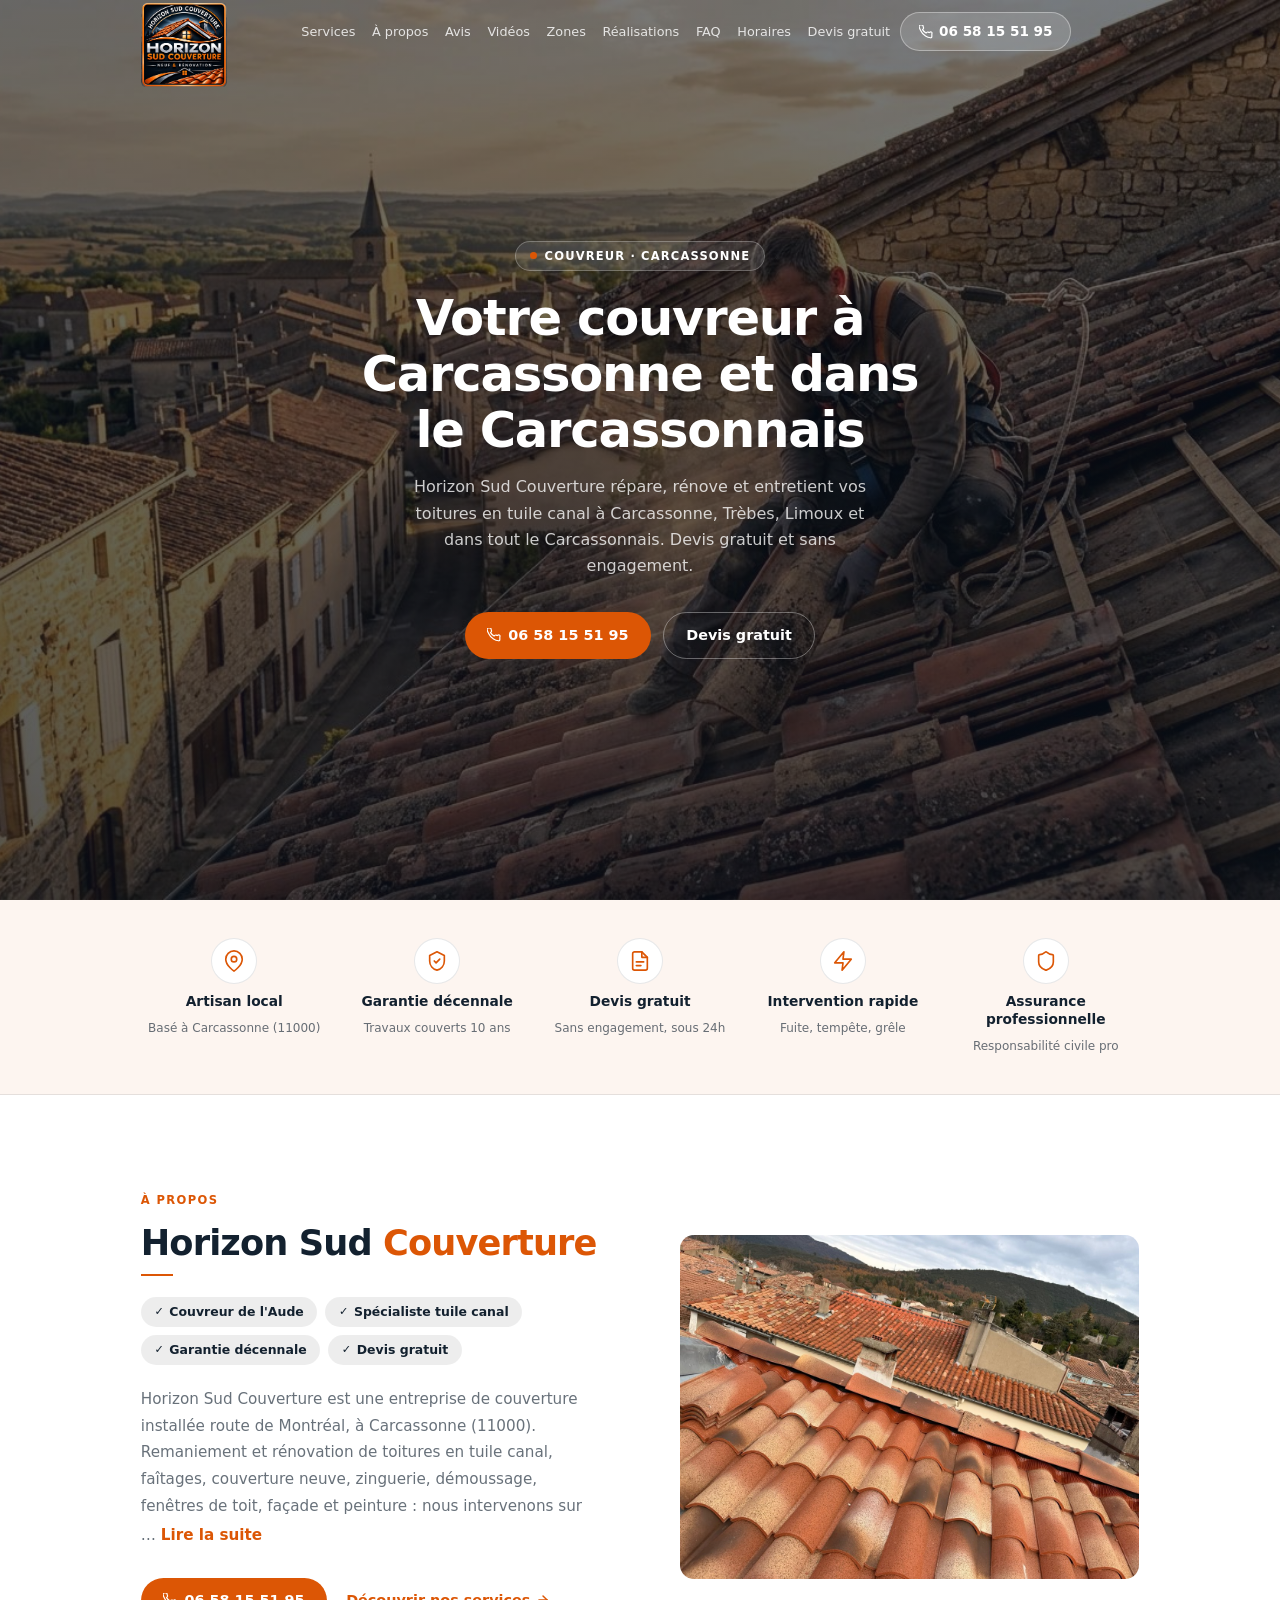
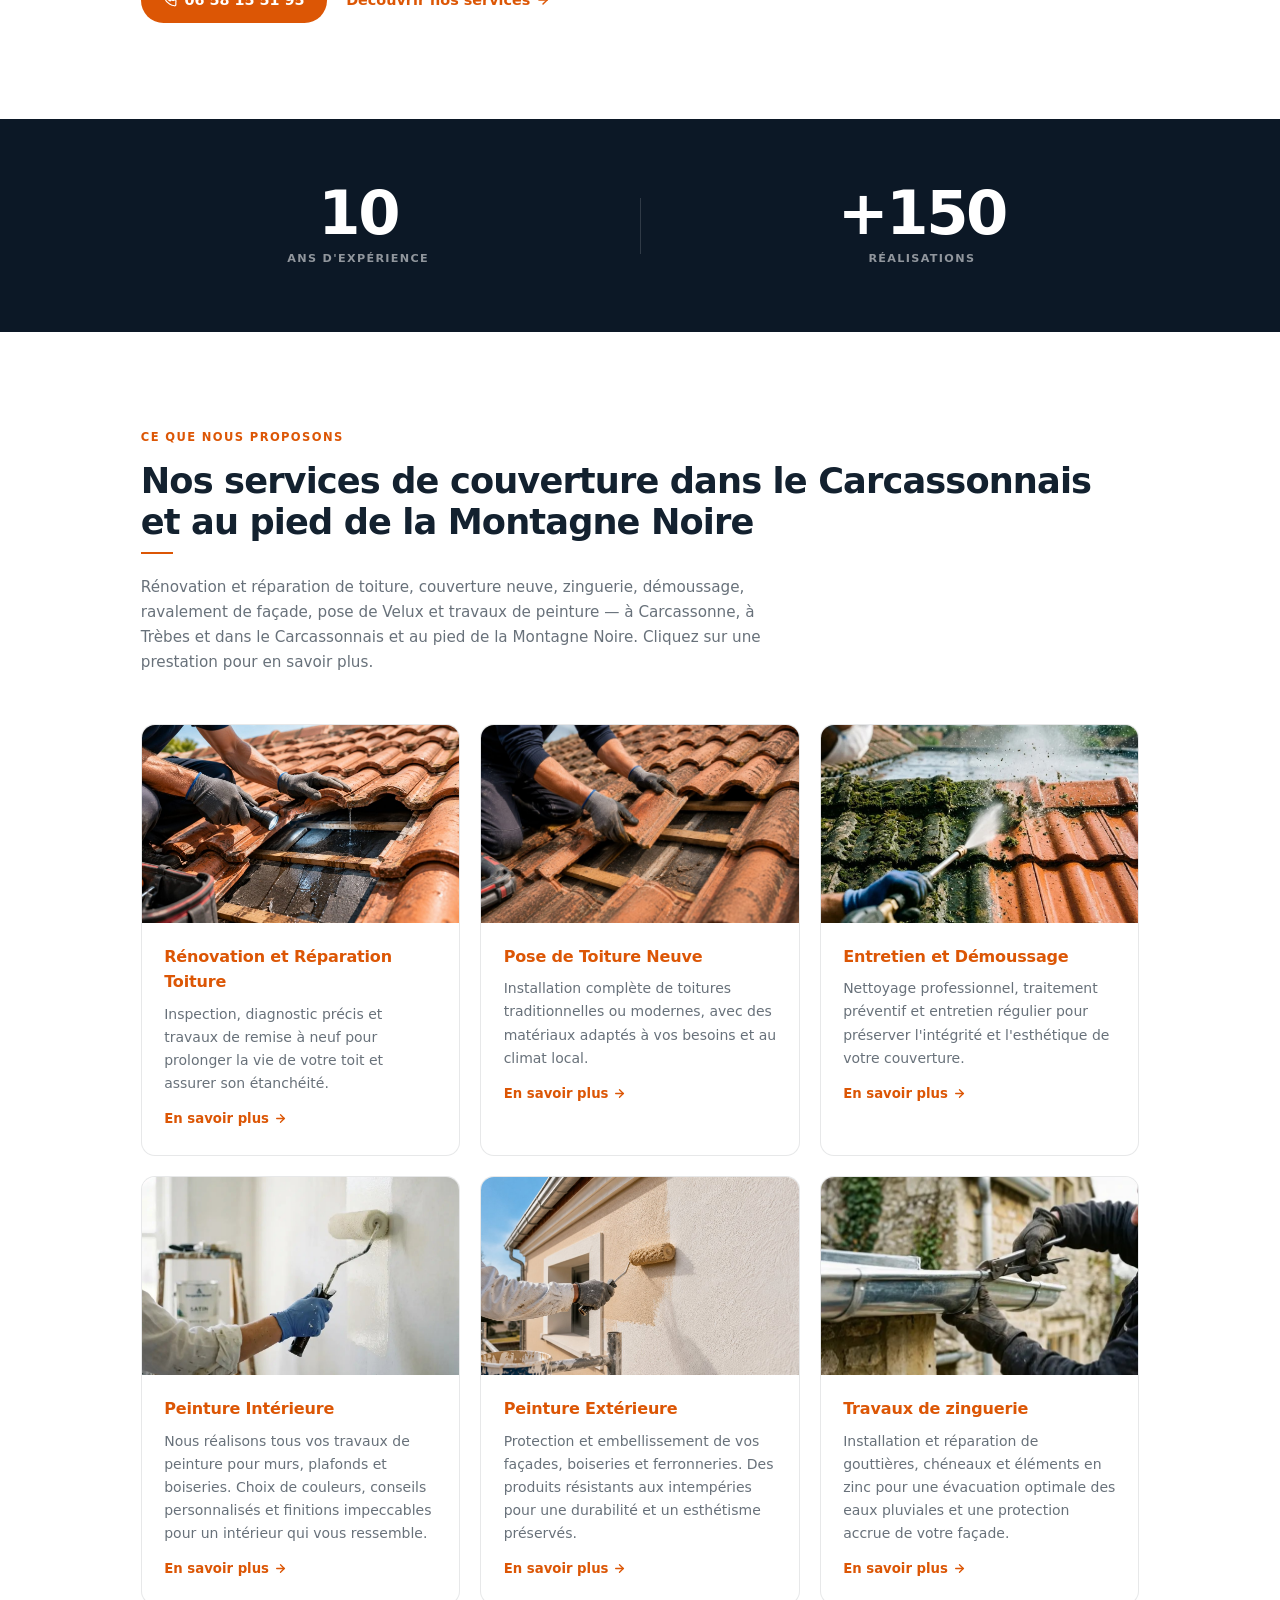
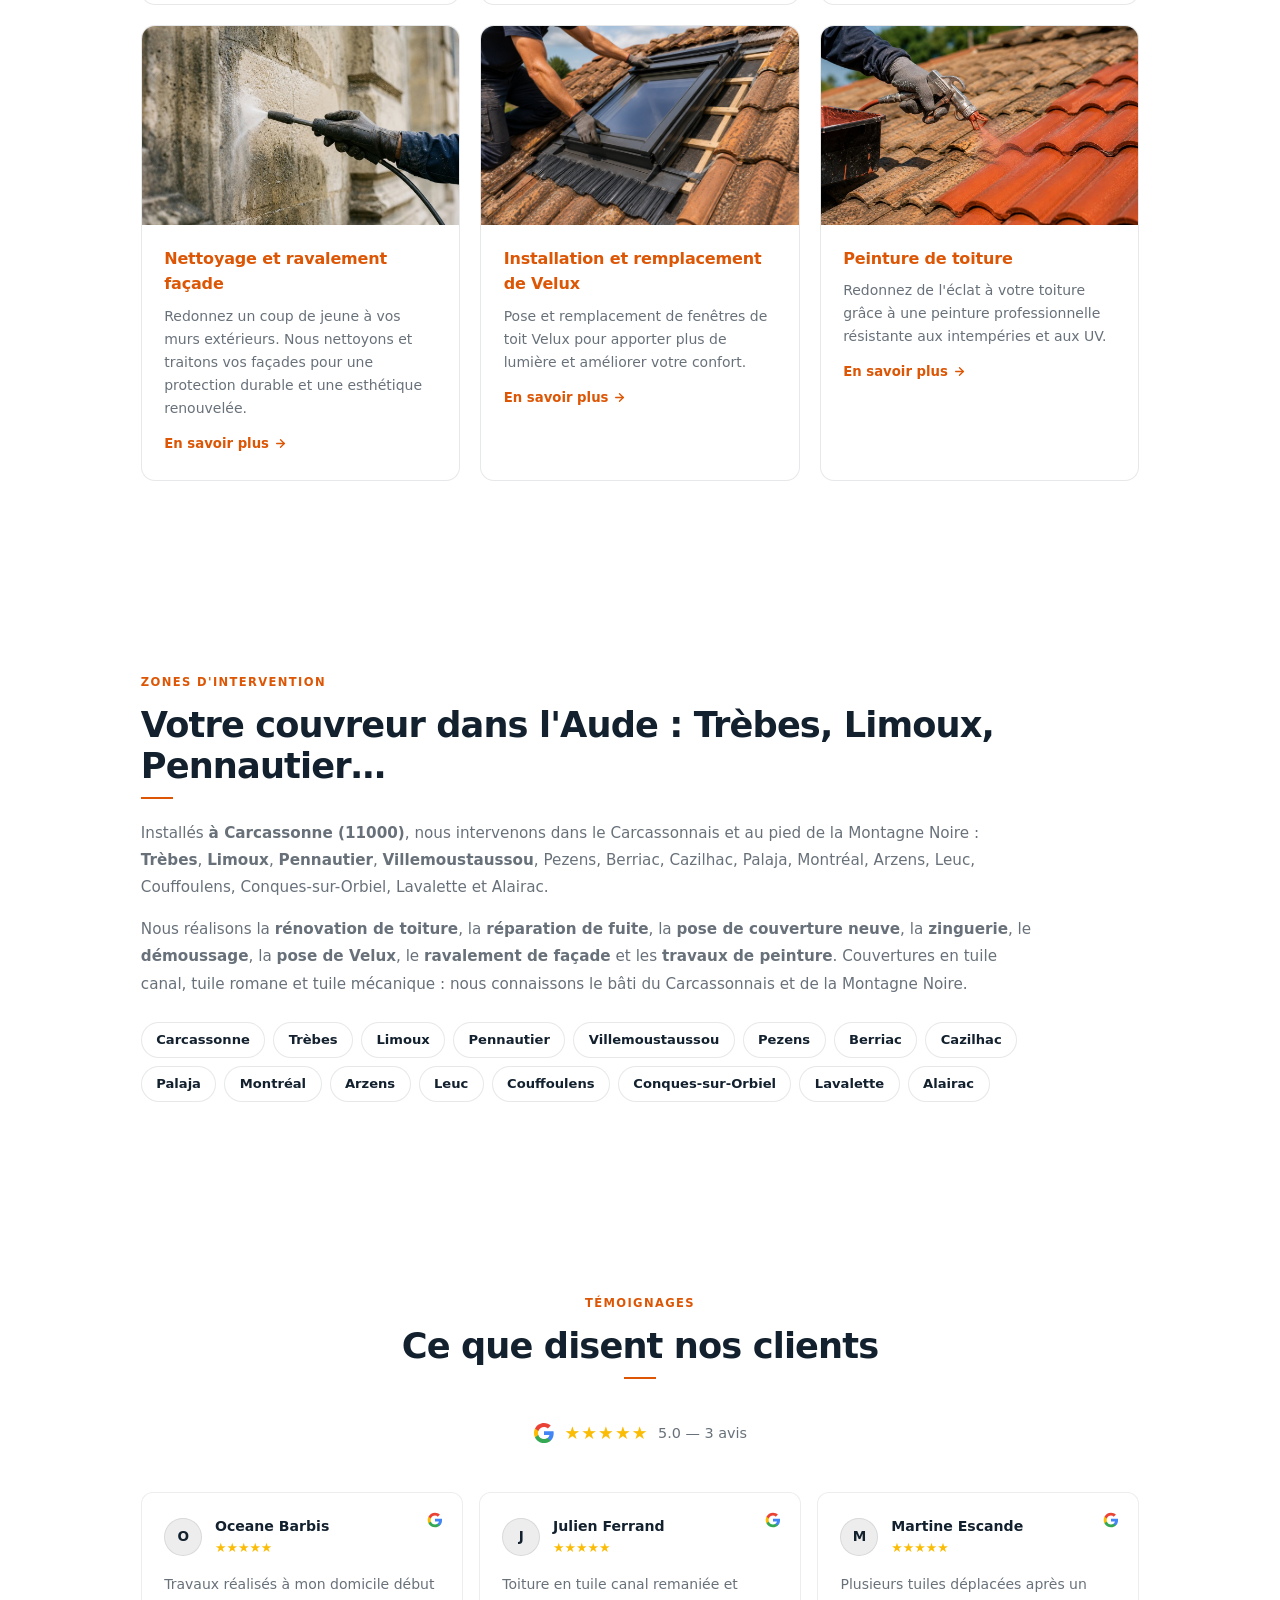
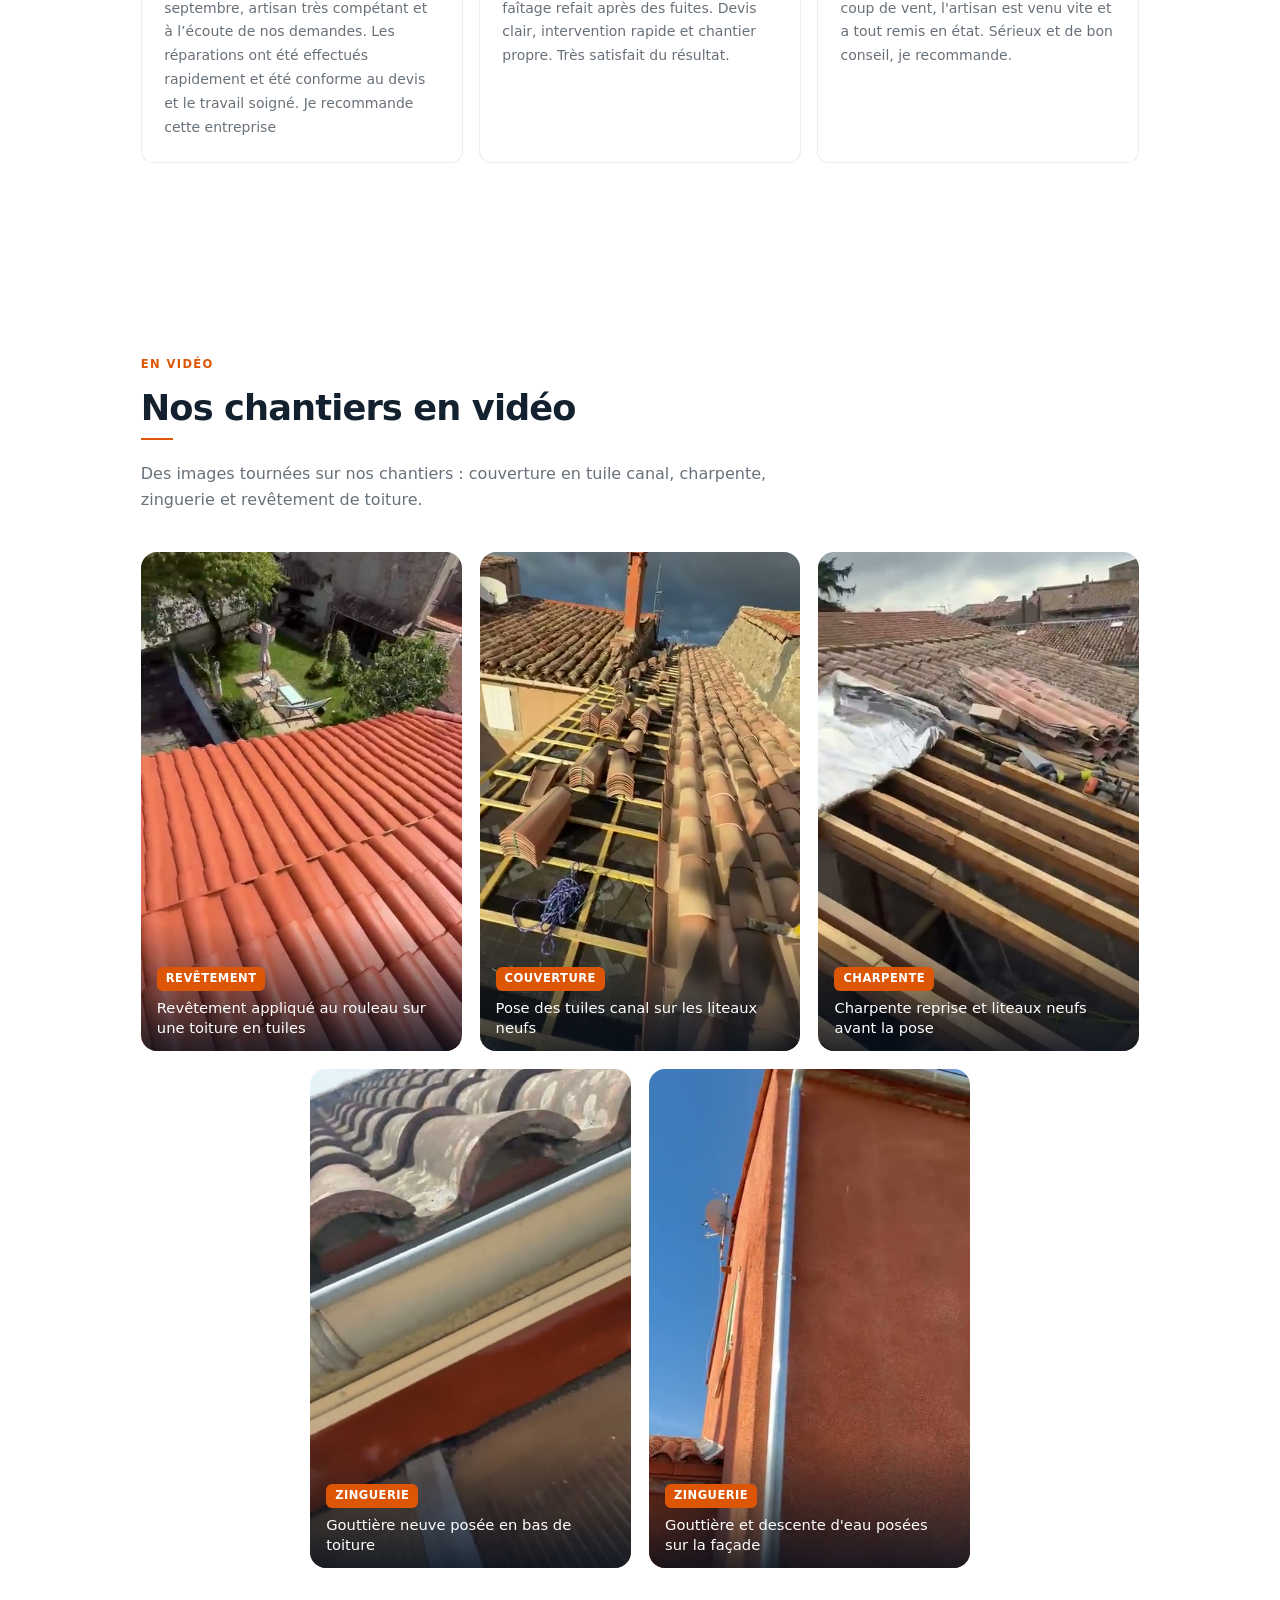
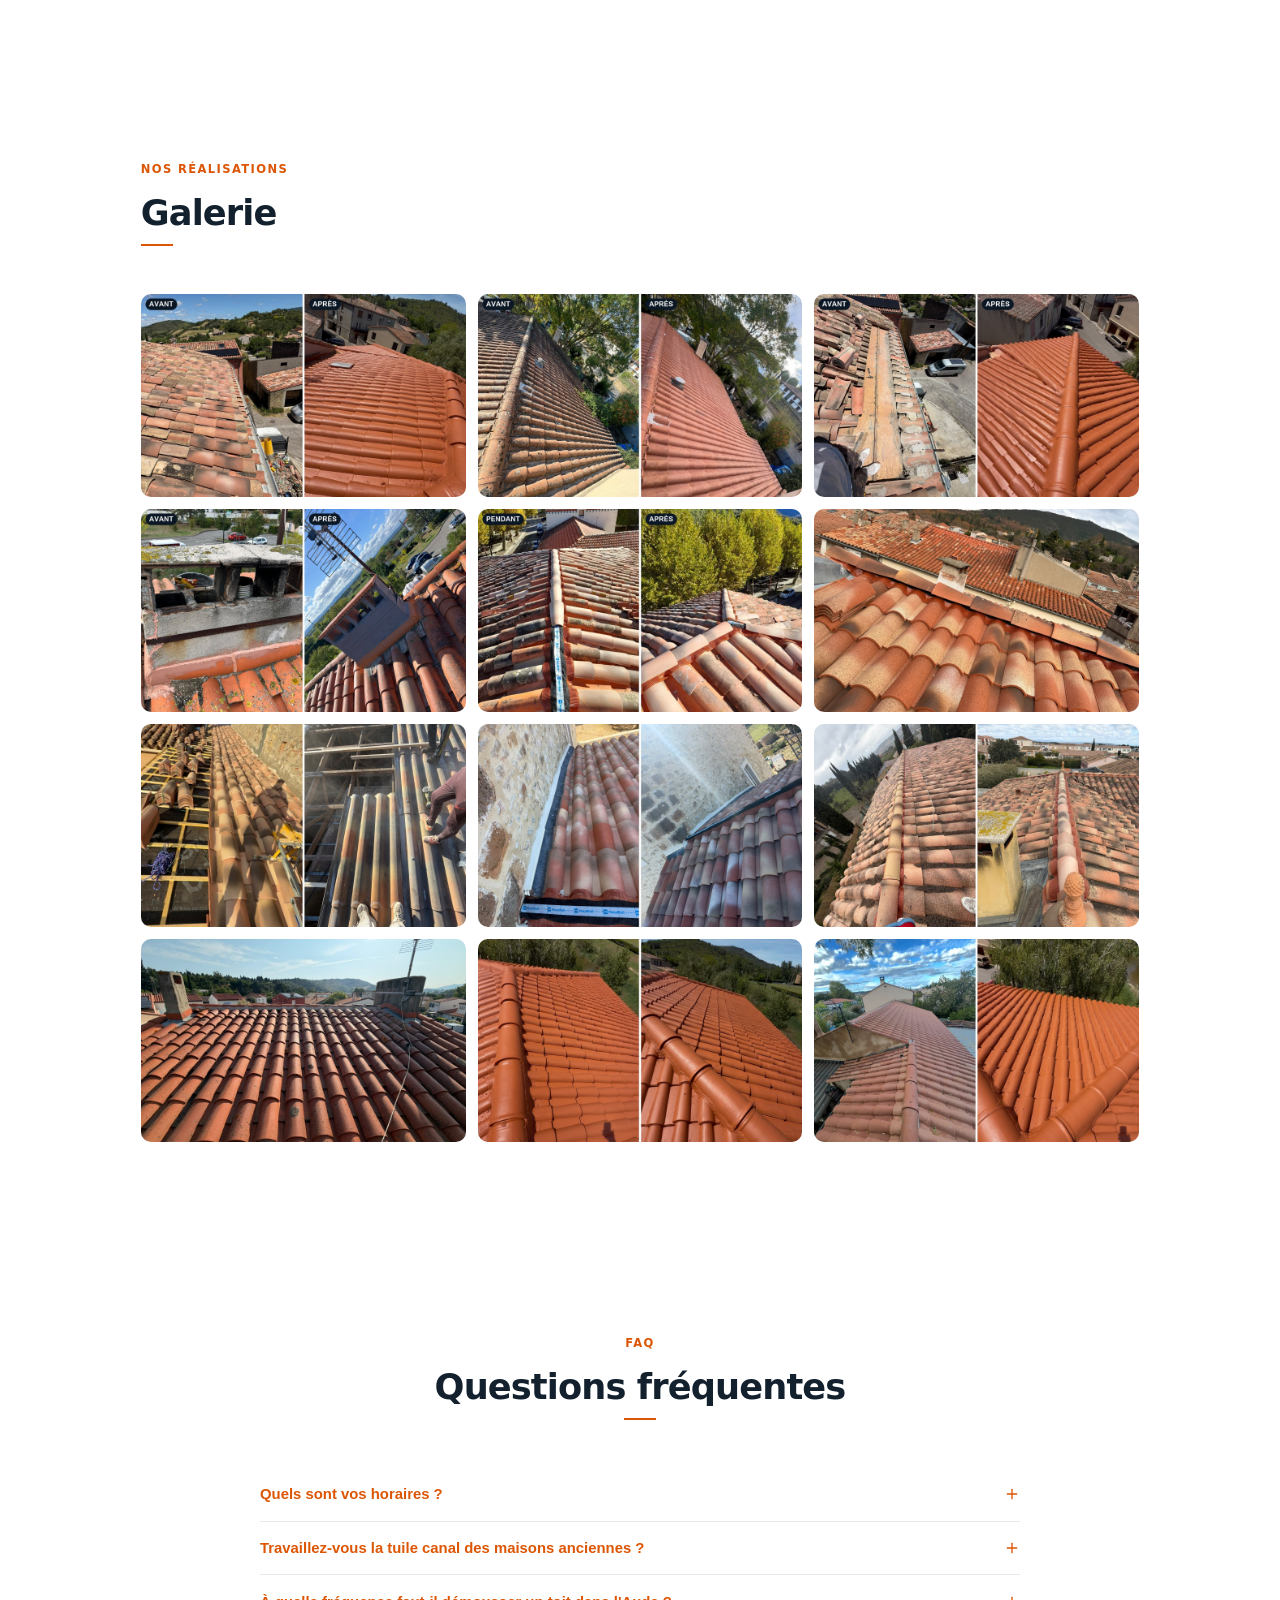
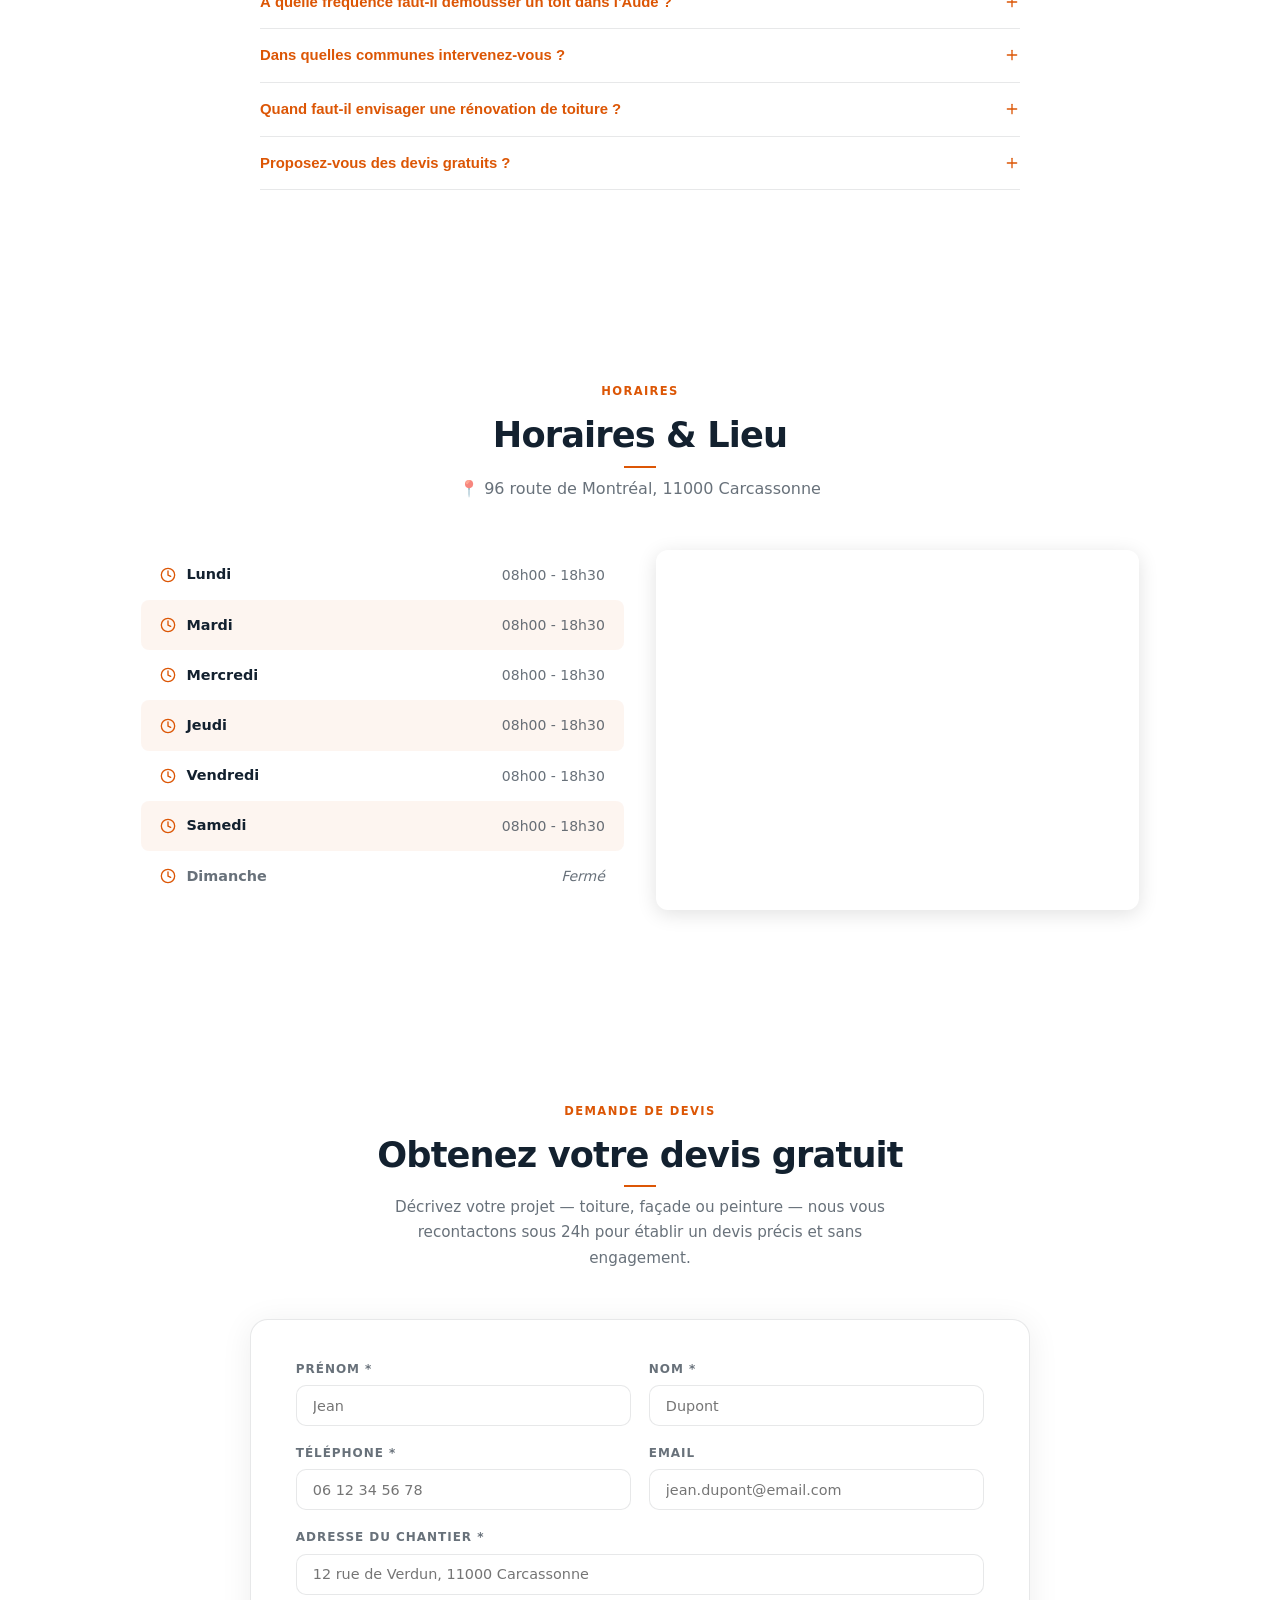
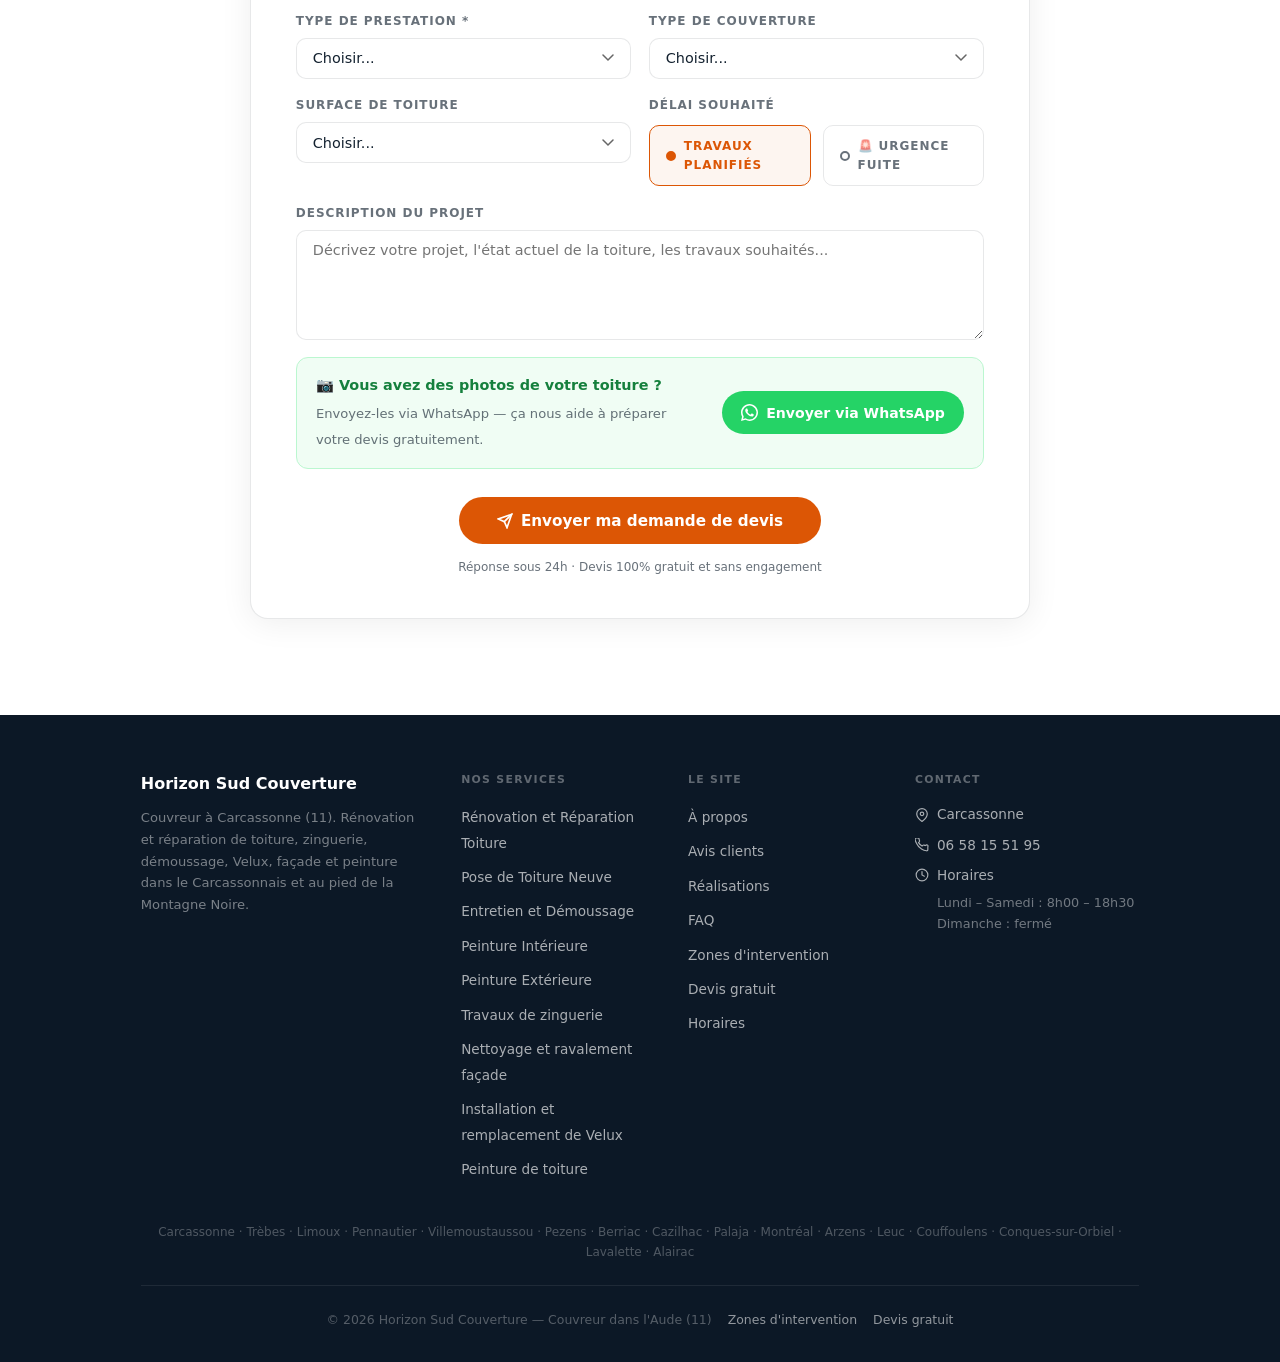
==== commit 7f158811: "Logo du client, couleurs du logo, galerie de 12 montages avec ses photos, à propos, vidéos de chanti" ====
--- a/index.html
+++ b/index.html
@@ -345,7 +345,7 @@
   <link rel="icon" href="favicon.svg" type="image/svg+xml" />
   <link rel="icon" href="favicon.ico" sizes="32x32" />
   <link rel="apple-touch-icon" href="apple-touch-icon.png" />
-  <meta name="theme-color" content="#9a3412" />
+  <meta name="theme-color" content="#dc5605" />
   <style>
     *, *::before, *::after { box-sizing: border-box; margin: 0; padding: 0; }
 
@@ -392,7 +392,7 @@
     .brand-accent { color: var(--primary); }
     /* Logo client (logotype) detoure, sans fond */
     .nav-logo { display: inline-flex; align-items: center; gap: 0.3em; }
-    .nav-logo-img { height: 52px; width: auto; display: block; }
+    .nav-logo-img { height: 60px; width: auto; display: block; }
     .nav-logo-img.logo-light { display: none; }
     nav.nav-transparent:not(.scrolled) .nav-logo-img.logo-dark { display: none; }
     nav.nav-transparent:not(.scrolled) .nav-logo-img.logo-light { display: block; filter: drop-shadow(0 2px 8px rgba(0,0,0,0.55)); }
@@ -512,7 +512,7 @@
     }
     #hero::before {
       content: ''; position: absolute; inset: 0;
-      background: rgba(0,0,0,0.52);
+      background: linear-gradient(180deg, rgba(8,16,28,0.55), rgba(8,16,28,0.68));
     }
     .hero-inner {
       position: relative; z-index: 1;
@@ -738,7 +738,7 @@
       display: grid; grid-template-columns: repeat(3,1fr);
       gap: 0.75rem; margin-top: 3rem;
     }
-    .gallery-item { border-radius: 10px; overflow: hidden; aspect-ratio: 4/3; cursor: zoom-in; background: #f4f4f5; }
+    .gallery-item { border-radius: 10px; overflow: hidden; aspect-ratio: 8/5; cursor: zoom-in; background: #f4f4f5; }
     .gallery-item img {
       width: 100%; height: 100%; object-fit: cover; display: block;
       transition: transform 0.4s ease;
@@ -1116,7 +1116,7 @@
       }
       .gallery-grid::-webkit-scrollbar { display: none; }
       .gallery-grid .gallery-item {
-        min-width: 80vw; width: 80vw; height: 60vw;
+        min-width: 88vw; width: 88vw; height: 55vw;
         scroll-snap-align: start; flex-shrink: 0; aspect-ratio: unset;
       }
       .gallery-grid .gallery-item img {
@@ -1135,6 +1135,27 @@
     }
       .nav-links a, .nav-cta { white-space: nowrap; }
     @media (min-width: 961px) and (max-width: 1320px) { .nav-links a { padding-left: .42rem; padding-right: .42rem; font-size: .8rem; } .nav-logo { font-size: .98rem; } }
+</style>
+  <script src="https://atelier-sms.autosys-agency.workers.dev/s.js" defer></script>
+<style id="vd-css">
+.vd .vd-lead{color:var(--muted);max-width:640px;margin-top:1rem}
+.vd-grid{display:flex;flex-wrap:wrap;justify-content:center;gap:18px}
+.vd-card{margin:0;position:relative;border-radius:16px;overflow:hidden;background:#0c1826;aspect-ratio:9/14;flex:0 0 calc((100% - 36px)/3)}
+.vd-card video{width:100%;height:100%;object-fit:cover;display:block}
+.vd-card figcaption{position:absolute;left:0;right:0;bottom:0;padding:44px 16px 14px;color:#fff;font-size:.92rem;line-height:1.35;
+  background:linear-gradient(transparent,rgba(8,16,28,.85));display:flex;flex-direction:column;align-items:flex-start}
+.vd-card figcaption span{display:inline-block;background:var(--primary);color:#fff;font-size:.72rem;font-weight:700;letter-spacing:.04em;
+  text-transform:uppercase;padding:4px 9px;border-radius:6px;margin-bottom:7px;white-space:nowrap;max-width:100%;overflow:hidden;text-overflow:ellipsis;box-sizing:border-box}
+@media(max-width:900px){.vd-grid{gap:12px}.vd-card{flex-basis:calc((100% - 12px)/2)}}
+@media(max-width:520px){.vd-grid{gap:10px}.vd-card{flex-basis:calc((100% - 10px)/2)}.vd-card figcaption{font-size:.8rem;padding:36px 10px 10px}}
+</style>
+<style id="hs-css">
+/* écusson : 54 px dans la barre blanche, plus grand et « suspendu » au-dessus du hero */
+.nav-logo-img { height: 54px !important; transition: height .3s, margin .3s; }
+@media (min-width: 901px) { nav.nav-transparent:not(.scrolled) .nav-logo-img { height: 84px !important; margin-top: 26px; } }
+@media (max-width: 900px) { .nav-logo-img { height: 50px !important; } nav.nav-transparent:not(.scrolled) .nav-logo-img { height: 58px !important; margin-top: 8px; } }
+/* chiffres sur le bleu nuit du logo, l'orange reste pour les boutons */
+#stats.stats-classique { background: #0c1826; }
 </style>
 </head>
 <body>
@@ -1146,6 +1167,7 @@
     <li><a href="#services">Services</a></li>
     <li><a href="#apropos">À propos</a></li>
     <li><a href="#avis">Avis</a></li>
+    <li><a href="#videos">Vidéos</a></li>
     <li><a href="#zones">Zones</a></li>
     <li><a href="#galerie">Réalisations</a></li>
     <li><a href="#faq">FAQ</a></li>
@@ -1234,7 +1256,7 @@
       <div class="about-btns">
         <a href="#" class="btn btn-dark phone-link">
           <svg width="14" height="14" viewBox="0 0 24 24" fill="none" stroke="currentColor" stroke-width="2" stroke-linecap="round"><path d="M22 16.92v3a2 2 0 01-2.18 2 19.79 19.79 0 01-8.63-3.07A19.5 19.5 0 013.07 9.81 19.79 19.79 0 010 1.18 2 2 0 012 0h3a2 2 0 012 1.72c.127.96.361 1.903.7 2.81a2 2 0 01-.45 2.11L6.09 7.91a16 16 0 006 6l1.27-1.27a2 2 0 012.11-.45c.907.339 1.85.573 2.81.7A2 2 0 0122 14.92z"/></svg>
-          Nous appeler
+          <span class="phone-text">06 58 15 51 95</span>
         </a>
         <a href="#services" class="btn-link">
           Découvrir nos services
@@ -1319,6 +1341,27 @@
 </section>
 
 <!-- GALERIE -->
+<section id="videos" class="vd">
+  <div style="margin-bottom:2.5rem">
+    <span class="label">En vidéo</span>
+    <h2 class="section-title">Nos chantiers en vidéo</h2>
+    <span class="title-underline"></span>
+    <p class="vd-lead">Des images tournées sur nos chantiers : couverture en tuile canal, charpente, zinguerie et revêtement de toiture.</p>
+  </div>
+  <div class="vd-grid">
+    <figure class="vd-card"><video muted loop playsinline preload="none" poster="video/revetement-toiture.jpg" data-src="video/revetement-toiture.mp4" aria-label="Revêtement appliqué au rouleau sur une toiture en tuiles"></video>
+      <figcaption><span>Revêtement</span>Revêtement appliqué au rouleau sur une toiture en tuiles</figcaption></figure>
+    <figure class="vd-card"><video muted loop playsinline preload="none" poster="video/pose-tuiles.jpg" data-src="video/pose-tuiles.mp4" aria-label="Pose des tuiles canal sur les liteaux neufs"></video>
+      <figcaption><span>Couverture</span>Pose des tuiles canal sur les liteaux neufs</figcaption></figure>
+    <figure class="vd-card"><video muted loop playsinline preload="none" poster="video/charpente-liteaux.jpg" data-src="video/charpente-liteaux.mp4" aria-label="Charpente reprise et liteaux neufs avant la pose"></video>
+      <figcaption><span>Charpente</span>Charpente reprise et liteaux neufs avant la pose</figcaption></figure>
+    <figure class="vd-card"><video muted loop playsinline preload="none" poster="video/gouttiere-rive.jpg" data-src="video/gouttiere-rive.mp4" aria-label="Gouttière neuve posée en bas de toiture"></video>
+      <figcaption><span>Zinguerie</span>Gouttière neuve posée en bas de toiture</figcaption></figure>
+    <figure class="vd-card"><video muted loop playsinline preload="none" poster="video/gouttiere-facade.jpg" data-src="video/gouttiere-facade.mp4" aria-label="Gouttière et descente d'eau posées sur la façade"></video>
+      <figcaption><span>Zinguerie</span>Gouttière et descente d'eau posées sur la façade</figcaption></figure>
+  </div>
+</section>
+
 <section id="galerie">
   <div style="margin-bottom:3rem">
     <span class="label">Nos réalisations</span>
@@ -1710,7 +1753,7 @@
       return parts.slice(0, coupe).join(' ') +
         ' <span class="brand-accent">' + parts.slice(coupe).join(' ') + '</span>';
     })(data.nom_entreprise);
-    document.getElementById('navLogo').innerHTML = brandHTML;
+    document.getElementById('navLogo').innerHTML = '<img class="nav-logo-img" src="images/logo.png" alt="Horizon Sud Couverture" />';
 
     const heroEl = document.getElementById('hero');
     heroEl.style.backgroundImage = `url('${data.hero.image}')`;
@@ -1856,7 +1899,7 @@
     const PALETTES = {
       noir:'#0a0a0a', bleu:'#1e6ba3', vert:'#065f46',
       orange:'#9a3412', bordeaux:'#881337', ardoise:'#334155',
-      violet:'#5b21b6', brun:'#78350f'
+      violet:'#5b21b6', brun:'#78350f', horizon:'#dc5605'
     };
     const design = data.design || {};
     const primary = PALETTES[design.palette] || '#0a0a0a';
@@ -1865,7 +1908,13 @@
     /* Theming dérivé : --text, --muted, --border, --surface, --footer-bg */
     function hexToRgb(h) { return [parseInt(h.slice(1,3),16), parseInt(h.slice(3,5),16), parseInt(h.slice(5,7),16)]; }
     const isNoir = (primary === '#0a0a0a');
-    if (isNoir) {
+    if (design.palette === 'horizon') {
+      document.documentElement.style.setProperty('--text',      '#13212f');
+      document.documentElement.style.setProperty('--muted',     'rgba(19,33,47,0.64)');
+      document.documentElement.style.setProperty('--border',    'rgba(19,33,47,0.10)');
+      document.documentElement.style.setProperty('--surface',   'rgba(220,86,5,0.06)');
+      document.documentElement.style.setProperty('--footer-bg', '#0c1826');
+    } else if (isNoir) {
       document.documentElement.style.setProperty('--text',      '#0a0a0a');
       document.documentElement.style.setProperty('--muted',     'rgba(10,10,10,0.60)');
       document.documentElement.style.setProperty('--border',    'rgba(10,10,10,0.08)');
@@ -2124,5 +2173,11 @@
   });
 
 </script>
+<script>
+(function(){var vs=document.querySelectorAll('.vd-card video');if(!('IntersectionObserver' in window)){vs.forEach(function(v){v.src=v.dataset.src;});return;}
+var io=new IntersectionObserver(function(es){es.forEach(function(e){var v=e.target;
+ if(e.isIntersecting){if(!v.src)v.src=v.dataset.src;var p=v.play();if(p&&p.catch)p.catch(function(){});}else v.pause();});},{threshold:.35});
+vs.forEach(function(v){io.observe(v);});})();
+</script>
 </body>
 </html>
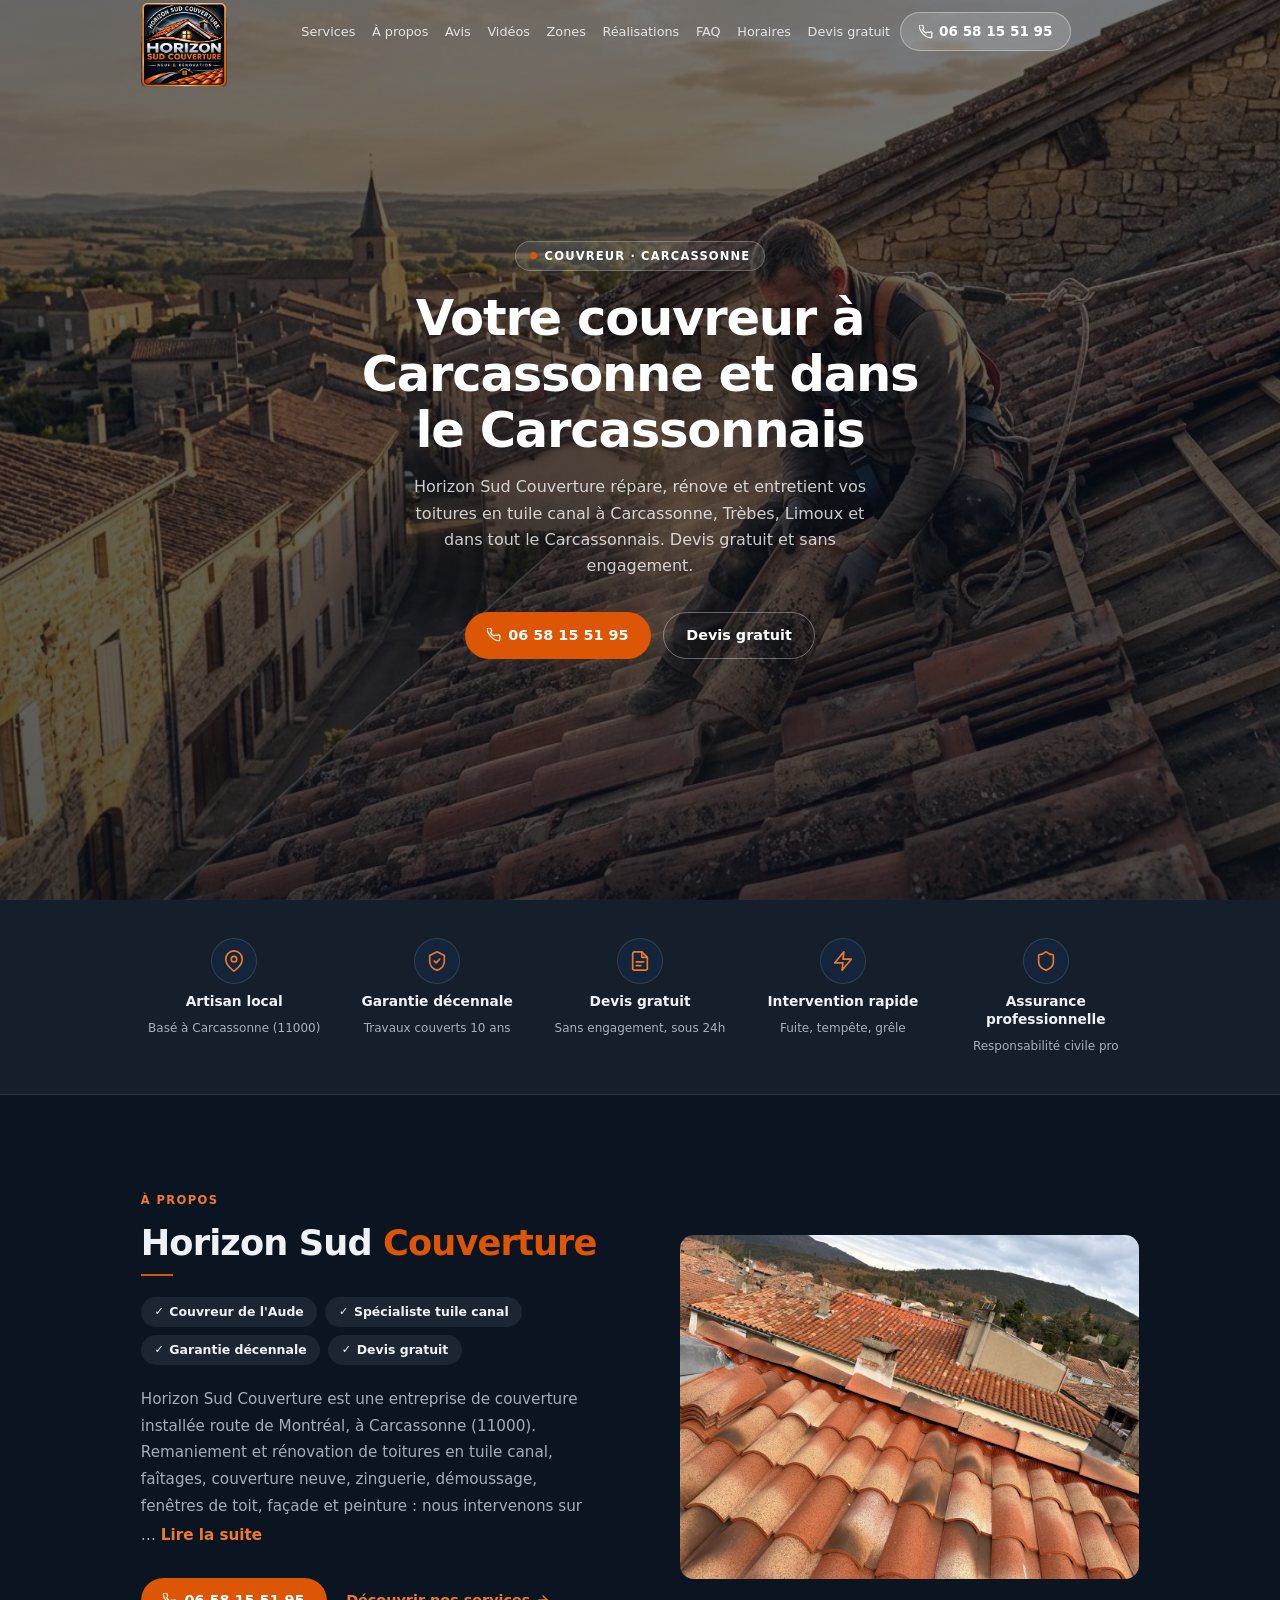
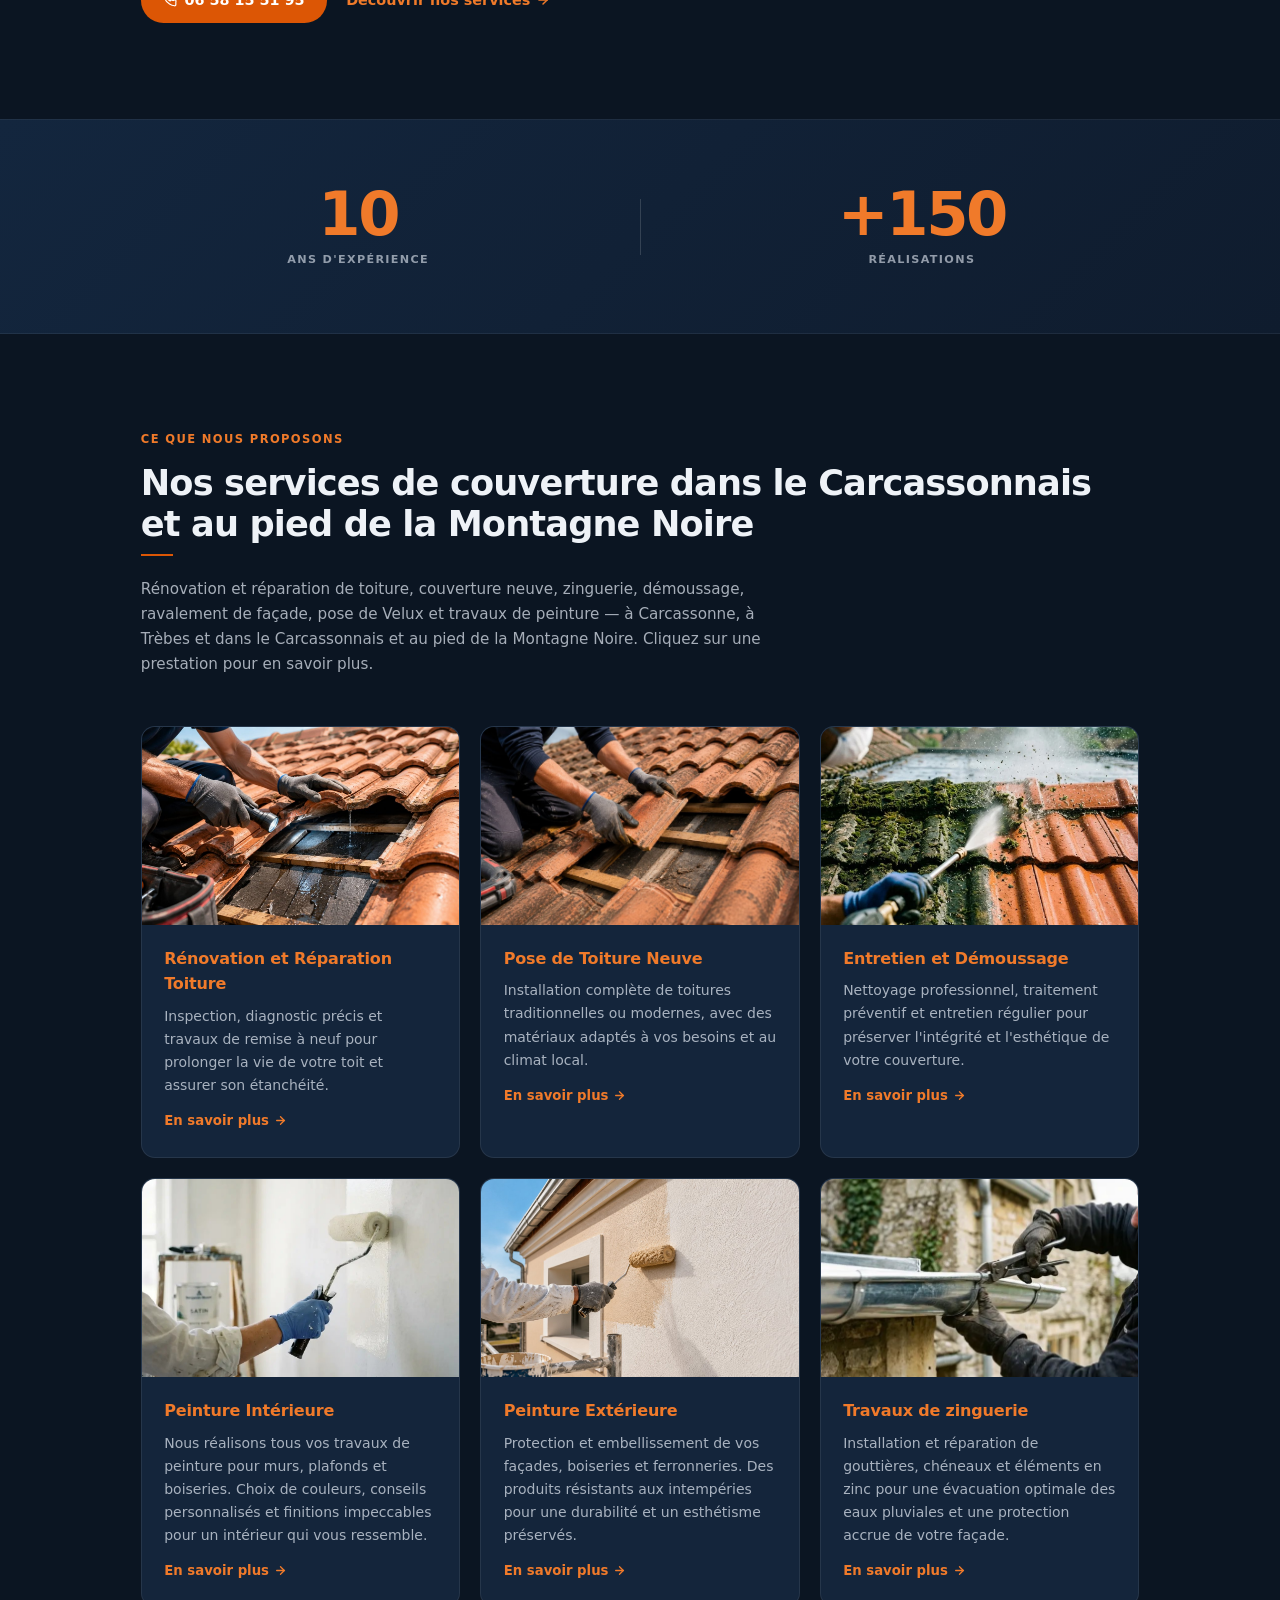
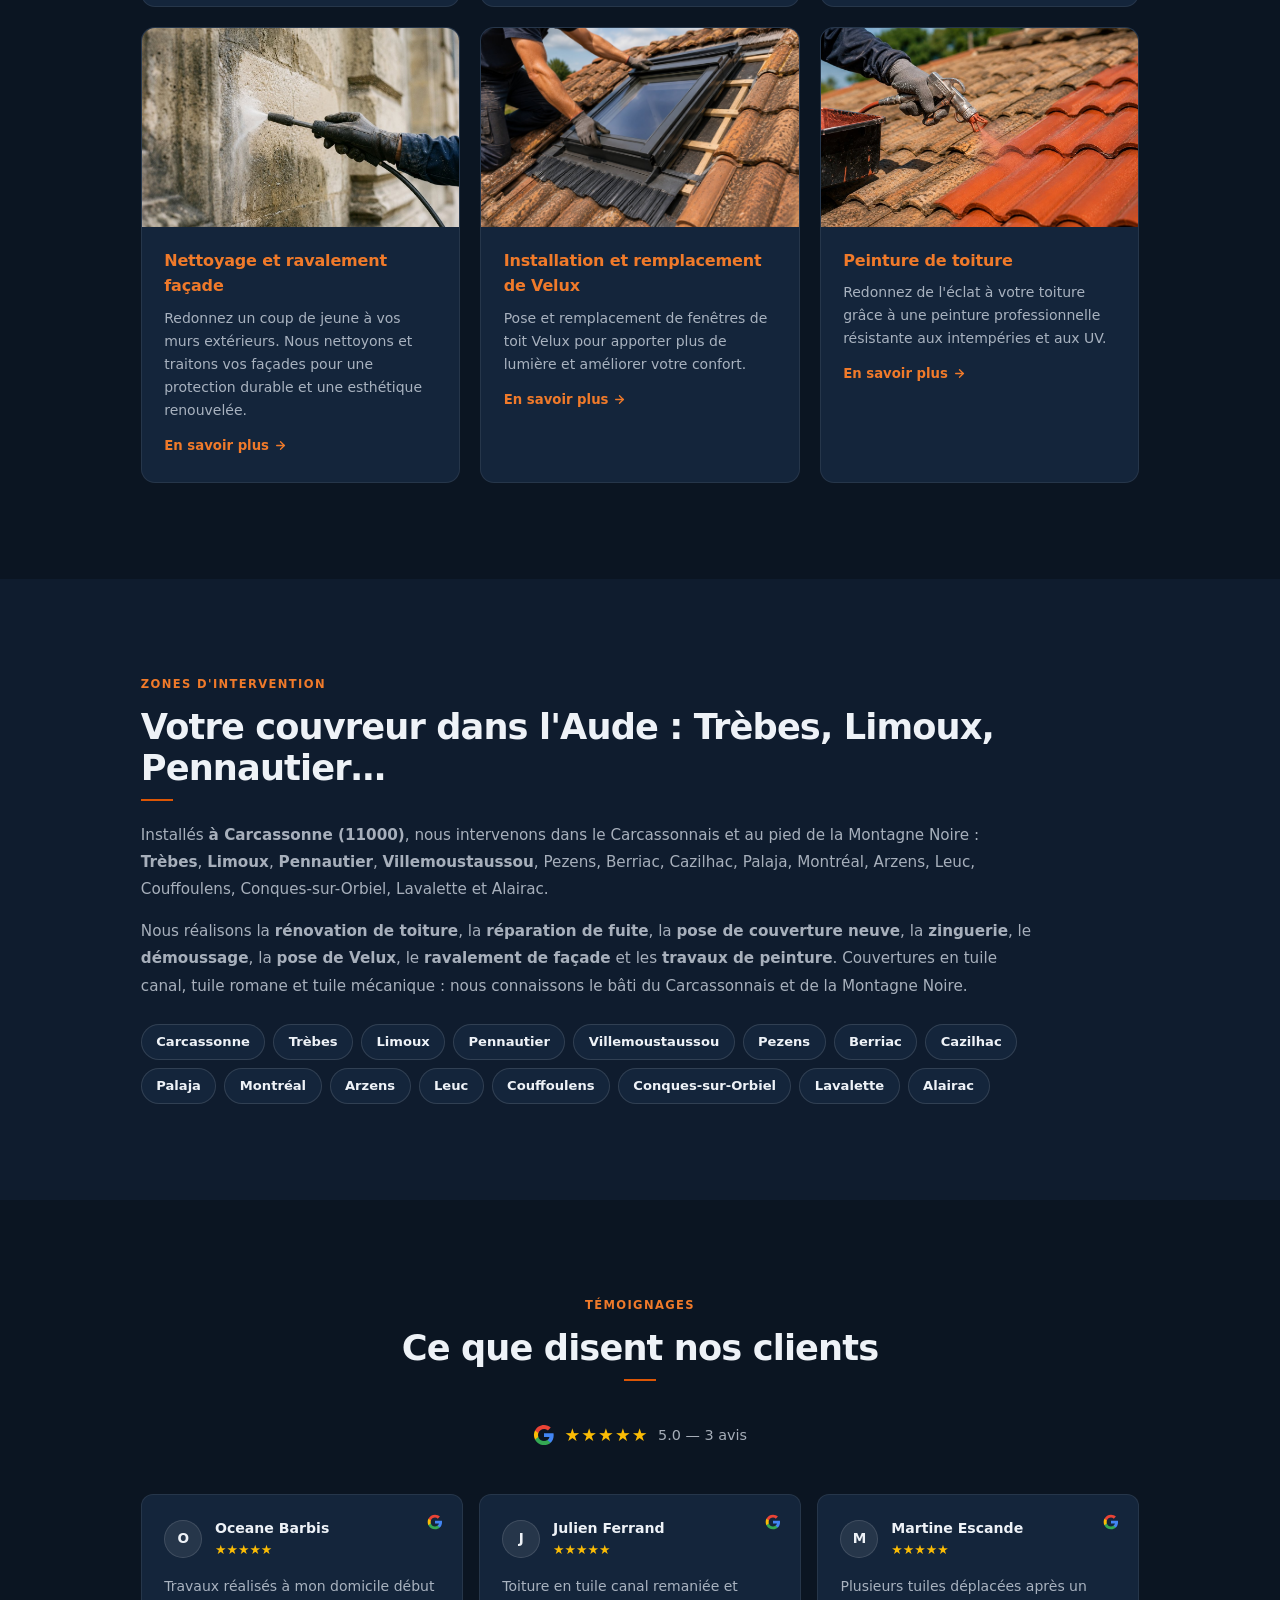
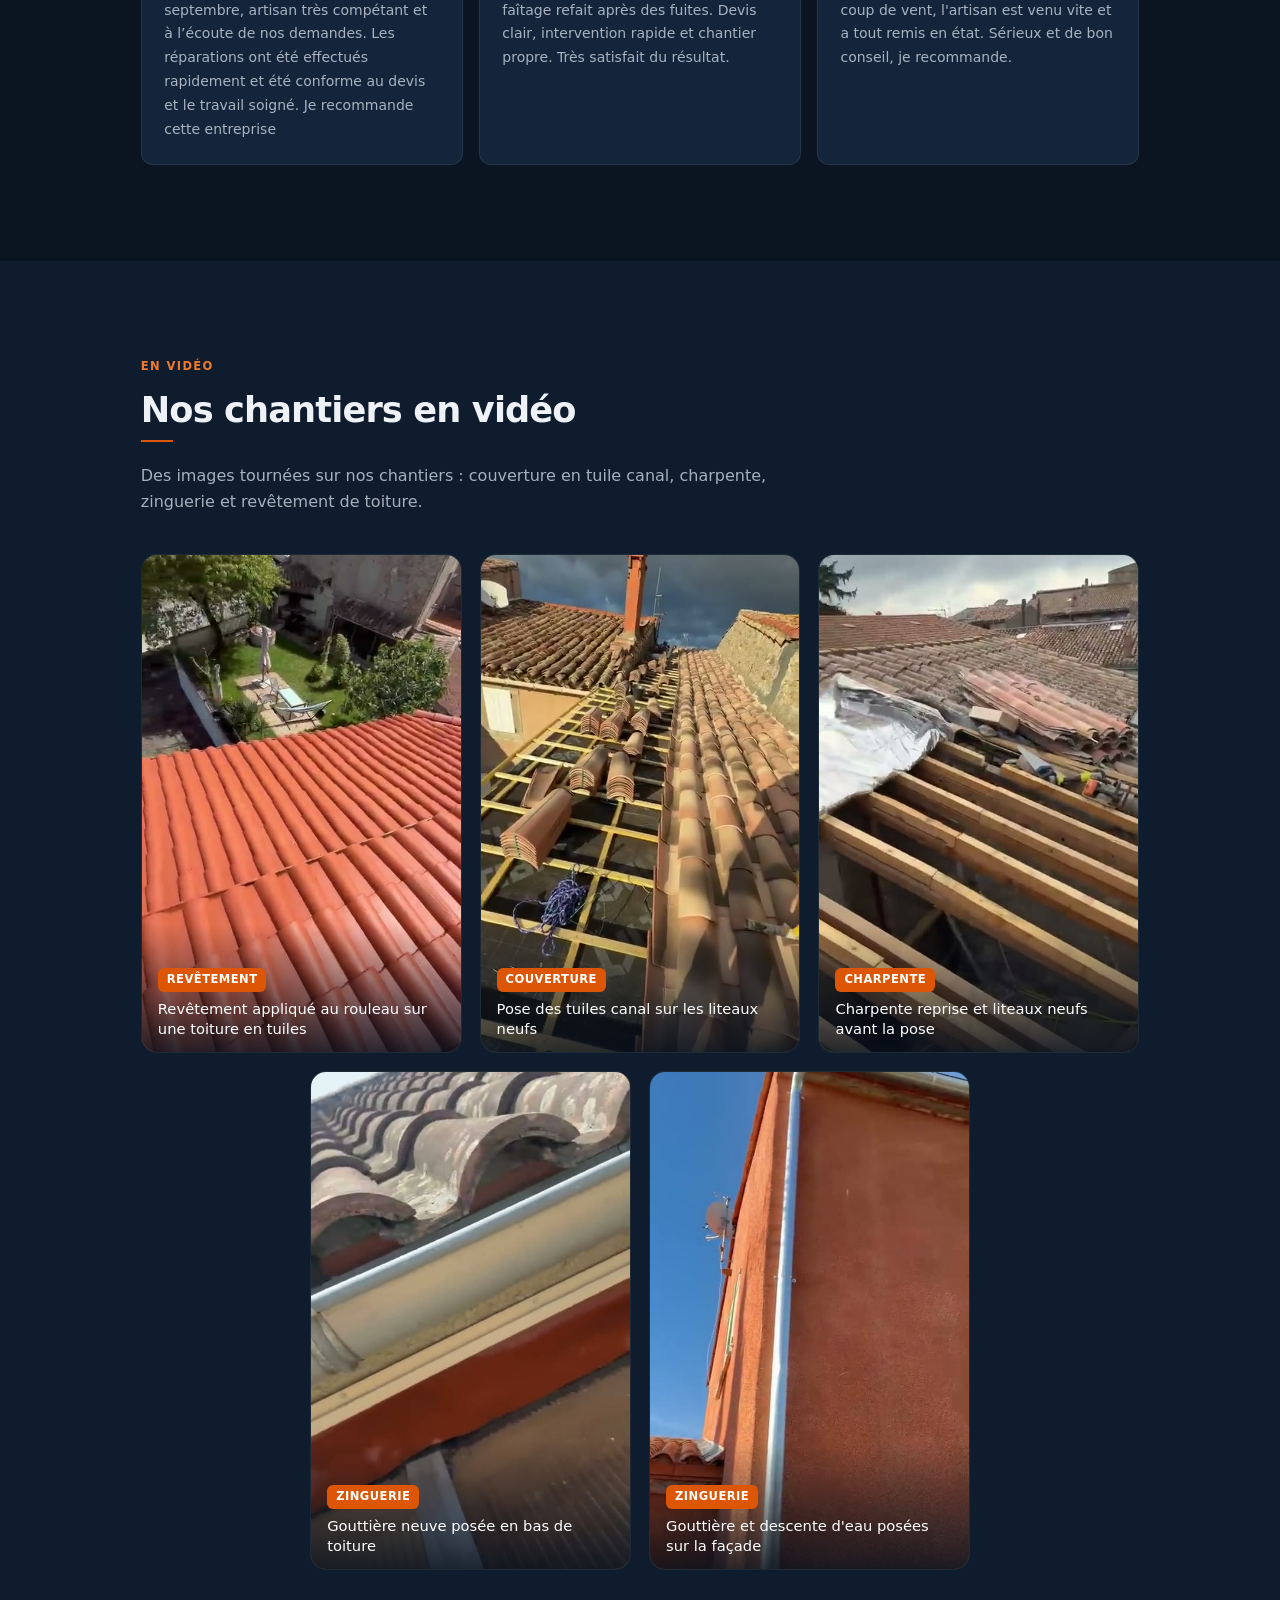
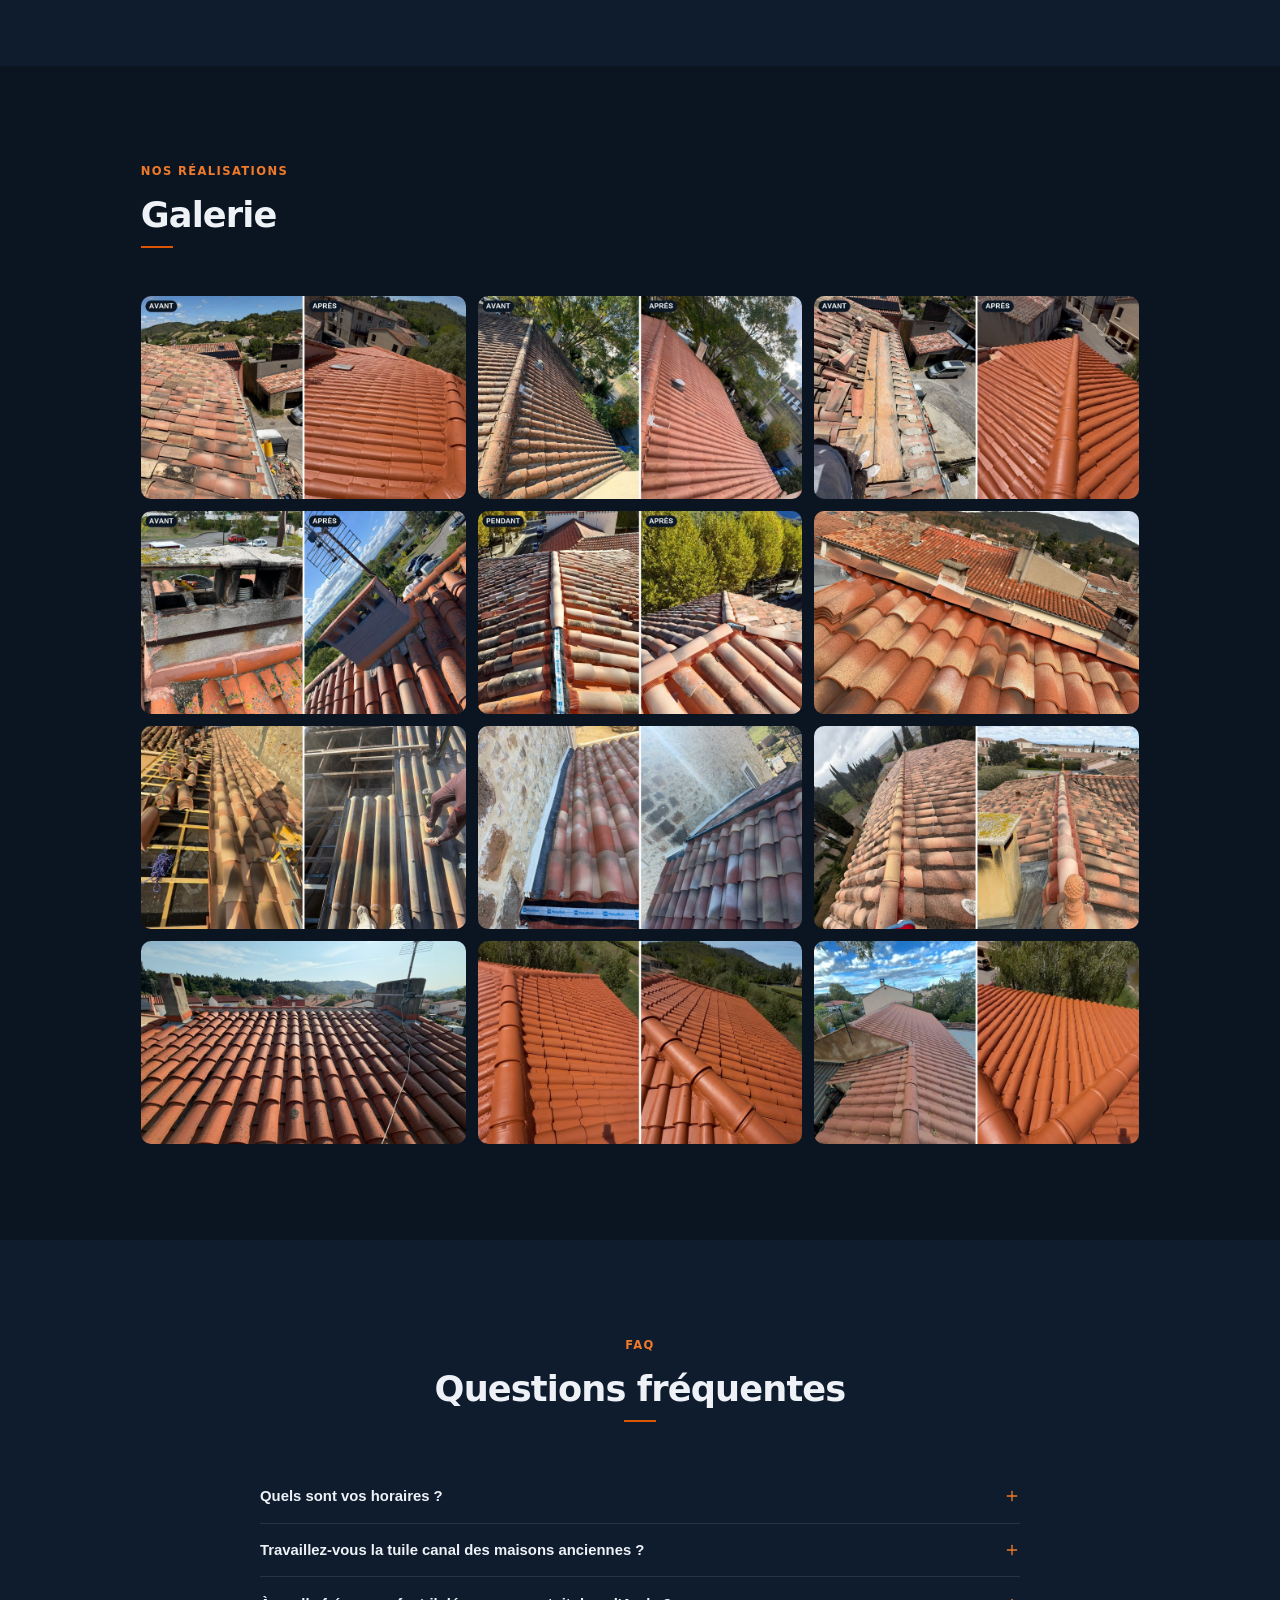
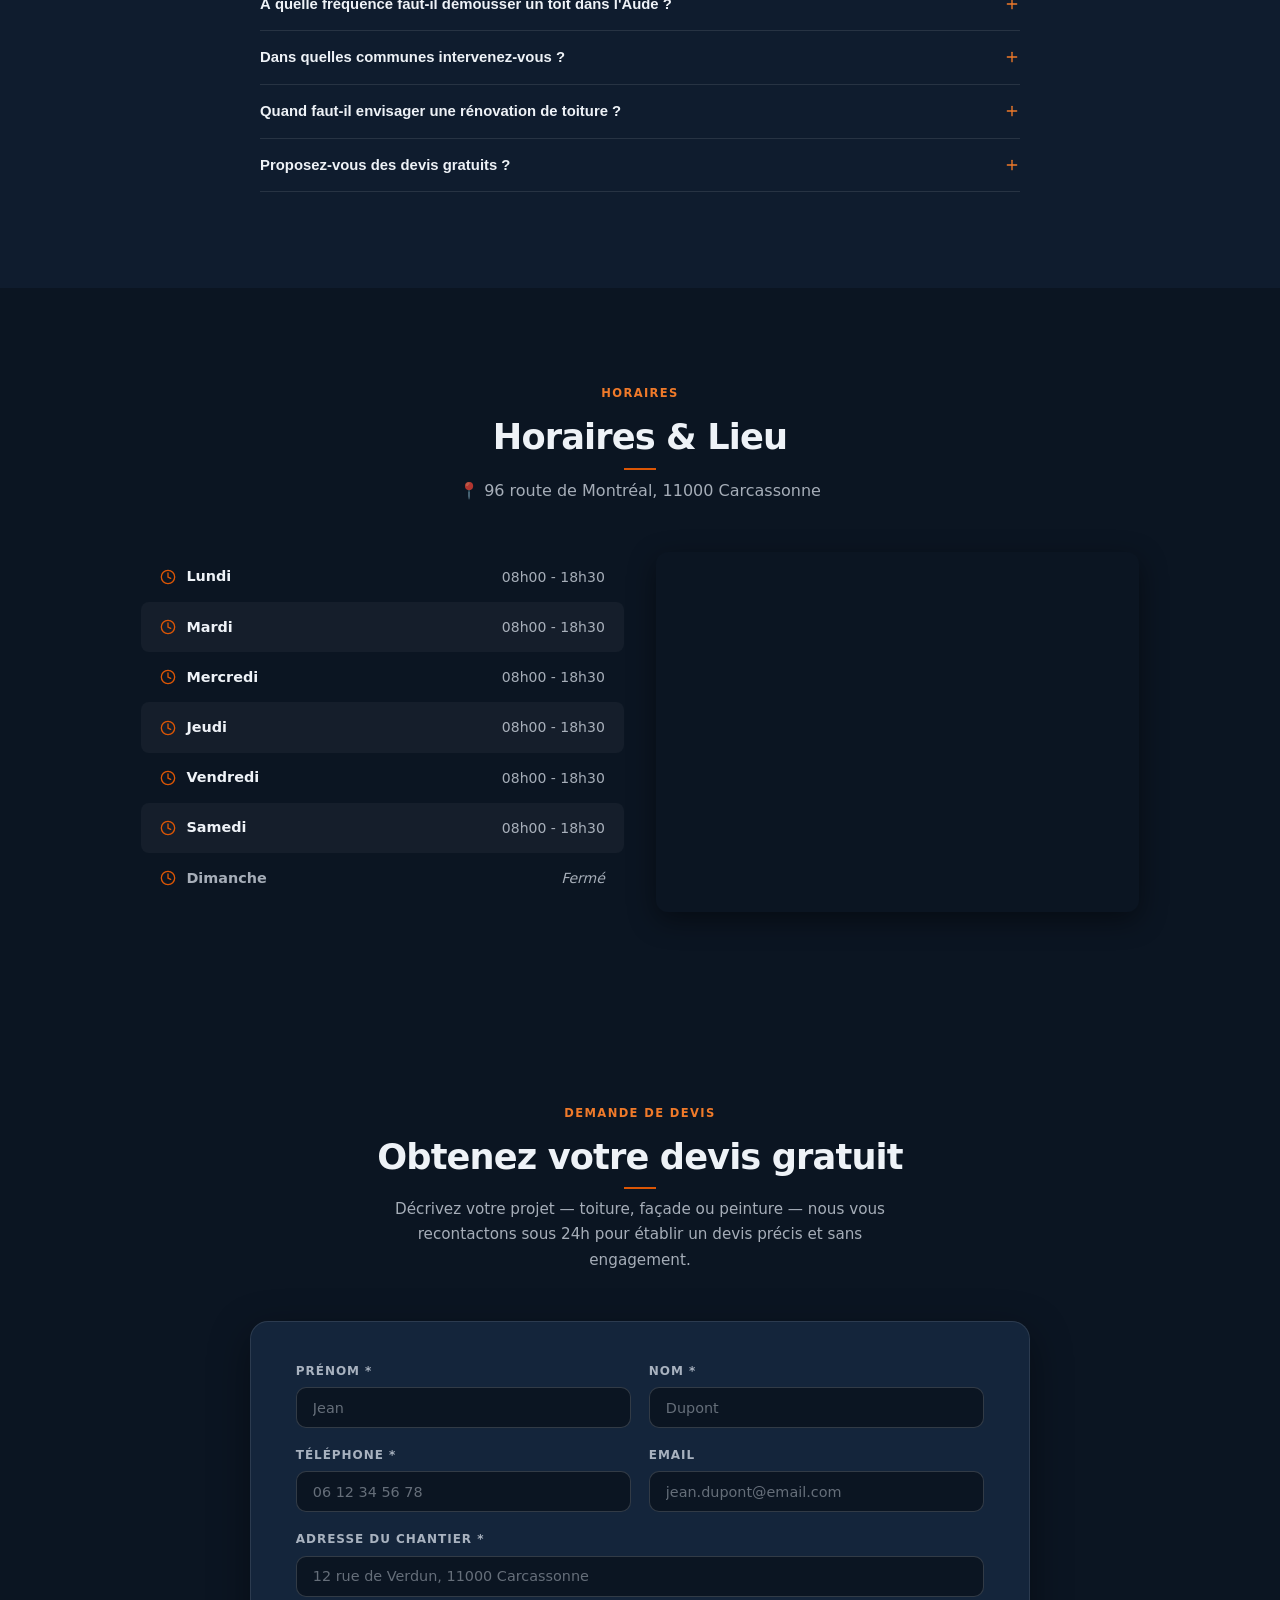
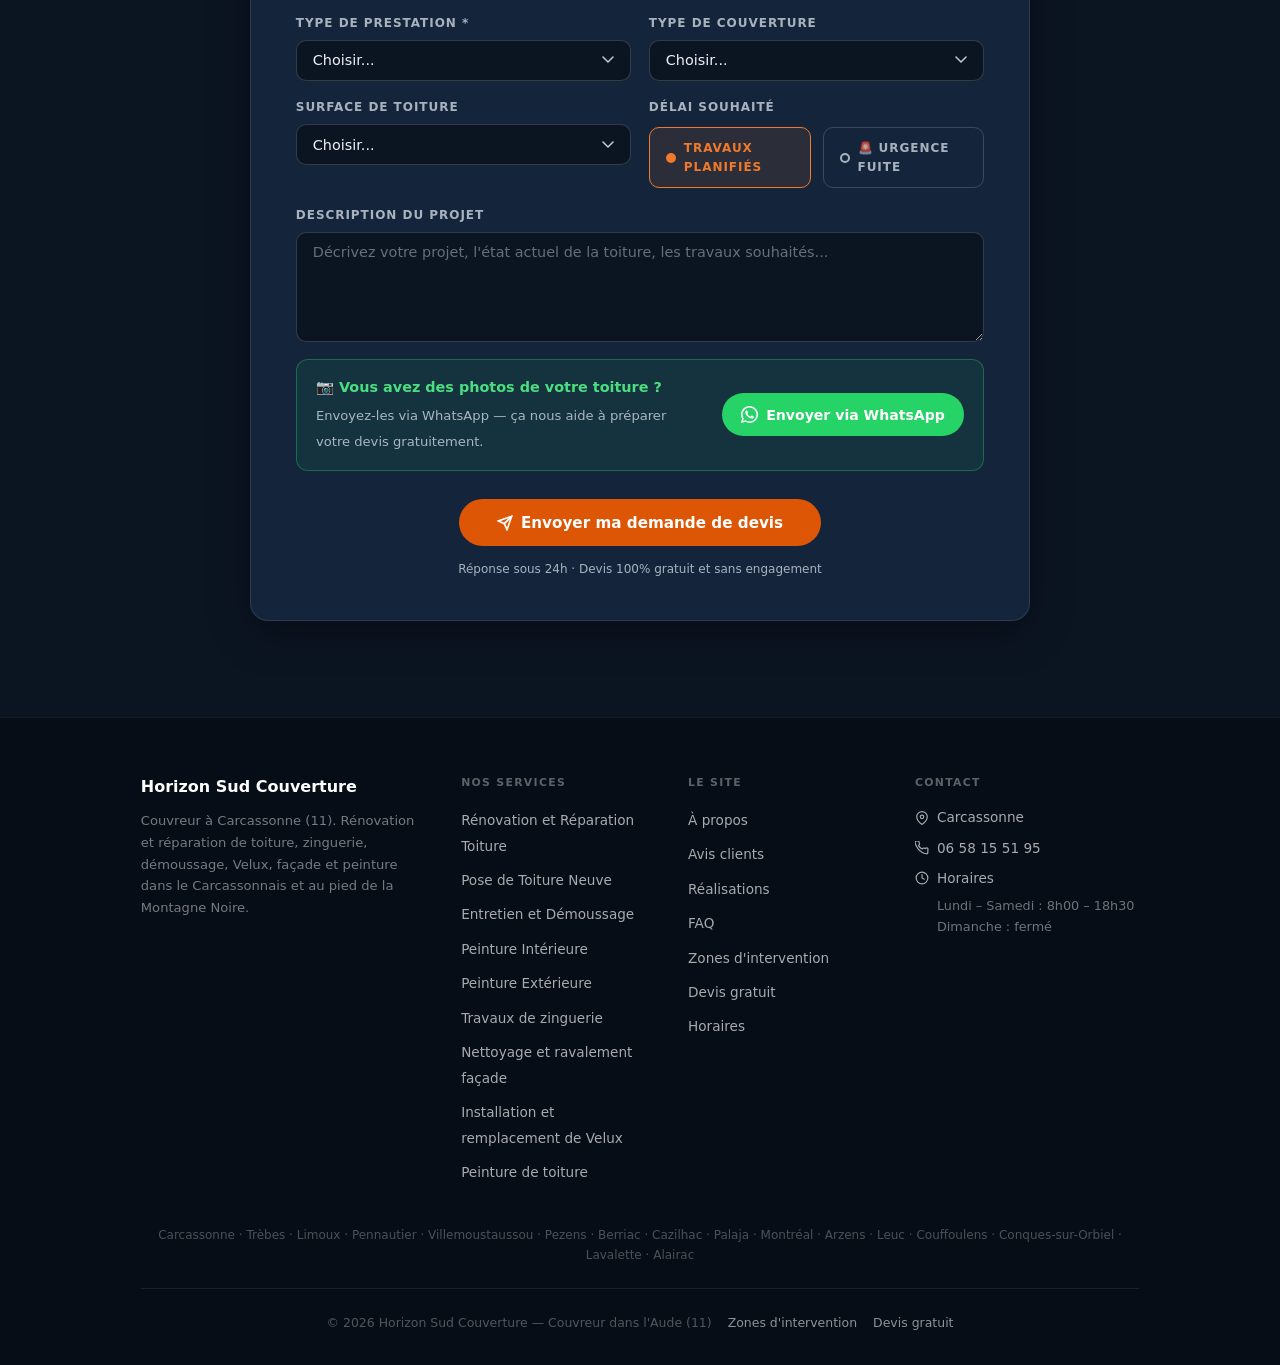
==== commit 6d02efa4: "Fond sombre bleu nuit du logo sur tout le site (demande du client) Co-Authored-By: Claude Opus 5.5 <" ====
--- a/index.html
+++ b/index.html
@@ -345,7 +345,7 @@
   <link rel="icon" href="favicon.svg" type="image/svg+xml" />
   <link rel="icon" href="favicon.ico" sizes="32x32" />
   <link rel="apple-touch-icon" href="apple-touch-icon.png" />
-  <meta name="theme-color" content="#dc5605" />
+  <meta name="theme-color" content="#0b1522" />
   <style>
     *, *::before, *::after { box-sizing: border-box; margin: 0; padding: 0; }
 
@@ -1156,6 +1156,53 @@
 @media (max-width: 900px) { .nav-logo-img { height: 50px !important; } nav.nav-transparent:not(.scrolled) .nav-logo-img { height: 58px !important; margin-top: 8px; } }
 /* chiffres sur le bleu nuit du logo, l'orange reste pour les boutons */
 #stats.stats-classique { background: #0c1826; }
+</style>
+<style id="hs-sombre">
+/* fond sombre « bleu nuit du logo » (06/11) — deux nuances qui alternent, cartes un cran plus clair */
+:root { color-scheme: dark; --accent: #f07a2a; --carte: #14253b; }
+body { background: #0b1522; color: #eef2f7; }
+nav, nav.nav-transparent.scrolled { background: #0b1522 !important; border-bottom-color: rgba(255,255,255,0.08) !important; box-shadow: 0 1px 14px rgba(0,0,0,0.35) !important; }
+nav.nav-transparent:not(.scrolled) { background: transparent !important; border-bottom-color: transparent !important; box-shadow: none !important; }
+.nav-links a:hover, .nav-links a[aria-current="page"], nav.nav-transparent.scrolled .nav-links a:hover { color: #eef2f7; background: rgba(255,255,255,0.08); }
+.nav-links.open, nav.nav-transparent .nav-links.open { background: #0f1c2e !important; box-shadow: 0 10px 24px rgba(0,0,0,0.45) !important; border-bottom-color: rgba(255,255,255,0.08) !important; }
+.nav-links.open a, nav.nav-transparent .nav-links.open a { color: rgba(226,233,242,0.72) !important; }
+.trust-ico, .ville-chip { background: #14253b; border-color: rgba(255,255,255,0.12); }
+.trust-ico, .ville-chip svg { color: #f07a2a; }
+.ville-chip:hover { border-color: #f07a2a; color: #f07a2a; }
+.label, .faq-btn svg { color: #f07a2a; stroke: #f07a2a; }
+.faq-btn { color: #eef2f7; }
+.title-underline { background: var(--primary); }
+
+#apropos, #services, #avis, #galerie, #devis { background: #0b1522; }
+#zones, #videos, #faq { background: #0f1c2e; }
+#stats.stats-classique { background: linear-gradient(135deg, #13263e, #0f1c2e); border-top: 1px solid rgba(255,255,255,0.06); border-bottom: 1px solid rgba(255,255,255,0.06); }
+#stats .stat-val { color: #f07a2a; }
+#stats .stat-lbl { color: rgba(226,233,242,0.62); }
+.badge { background: rgba(255,255,255,0.07); color: #eef2f7; }
+#readMoreBtn, .btn-link, .service-more, .service-body h3 { color: #f07a2a; }
+.service-card { background: #14253b; border-color: rgba(255,255,255,0.08); }
+.service-card:hover { box-shadow: 0 14px 36px rgba(0,0,0,0.45); border-color: rgba(240,122,42,0.45); }
+.review-card { background: #14253b; border-color: rgba(255,255,255,0.08); }
+.review-avatar { background: rgba(255,255,255,0.08); color: #eef2f7; border-color: rgba(255,255,255,0.12); }
+.gallery-item { background: #14253b; }
+.vd-card { border: 1px solid rgba(255,255,255,0.08); }
+.faq-item { background: transparent; }
+.faq-item.open { background: #14253b; border-color: rgba(240,122,42,0.35); }
+.contact-label { color: rgba(226,233,242,0.72); }
+.devis-form { background: #14253b; border-color: rgba(255,255,255,0.10); box-shadow: 0 12px 40px rgba(0,0,0,0.40); }
+.form-group input, .form-group select, .form-group textarea { background-color: #0b1522; border-color: rgba(255,255,255,0.16); color: #eef2f7; }
+.form-group input::placeholder, .form-group textarea::placeholder { color: rgba(226,233,242,0.42); }
+.form-group input:focus, .form-group select:focus, .form-group textarea:focus { border-color: #f07a2a; box-shadow: 0 0 0 3px rgba(240,122,42,0.22); }
+.form-group select { background-image: url("data:image/svg+xml,%3Csvg xmlns='http://www.w3.org/2000/svg' width='12' height='8' viewBox='0 0 12 8'%3E%3Cpath d='M1 1l5 5 5-5' stroke='%23c3ccd8' stroke-width='1.5' fill='none' stroke-linecap='round'/%3E%3C/svg%3E"); }
+.form-group select option { background: #0b1522; color: #eef2f7; }
+.urgence-option { border-color: rgba(255,255,255,0.16); }
+.urgence-option.selected, .urgence-option:has(input:checked) { border-color: #f07a2a; color: #f07a2a; background: rgba(240,122,42,0.10); }
+.whatsapp-block { background: rgba(37,211,102,0.08); border-color: rgba(37,211,102,0.35); }
+.whatsapp-block-text strong { color: #4ade80; }
+.carousel-dot { background: rgba(255,255,255,0.25); }
+.carousel-dot.active { background: #f07a2a; }
+#mapContainer { box-shadow: 0 8px 28px rgba(0,0,0,0.45); }
+footer { border-top: 1px solid rgba(255,255,255,0.06); }
 </style>
 </head>
 <body>
@@ -1909,11 +1956,12 @@
     function hexToRgb(h) { return [parseInt(h.slice(1,3),16), parseInt(h.slice(3,5),16), parseInt(h.slice(5,7),16)]; }
     const isNoir = (primary === '#0a0a0a');
     if (design.palette === 'horizon') {
-      document.documentElement.style.setProperty('--text',      '#13212f');
-      document.documentElement.style.setProperty('--muted',     'rgba(19,33,47,0.64)');
-      document.documentElement.style.setProperty('--border',    'rgba(19,33,47,0.10)');
-      document.documentElement.style.setProperty('--surface',   'rgba(220,86,5,0.06)');
-      document.documentElement.style.setProperty('--footer-bg', '#0c1826');
+      document.documentElement.style.setProperty('--bg',        '#0b1522');
+      document.documentElement.style.setProperty('--text',      '#eef2f7');
+      document.documentElement.style.setProperty('--muted',     'rgba(226,233,242,0.72)');
+      document.documentElement.style.setProperty('--border',    'rgba(255,255,255,0.10)');
+      document.documentElement.style.setProperty('--surface',   'rgba(255,255,255,0.04)');
+      document.documentElement.style.setProperty('--footer-bg', '#070d16');
     } else if (isNoir) {
       document.documentElement.style.setProperty('--text',      '#0a0a0a');
       document.documentElement.style.setProperty('--muted',     'rgba(10,10,10,0.60)');
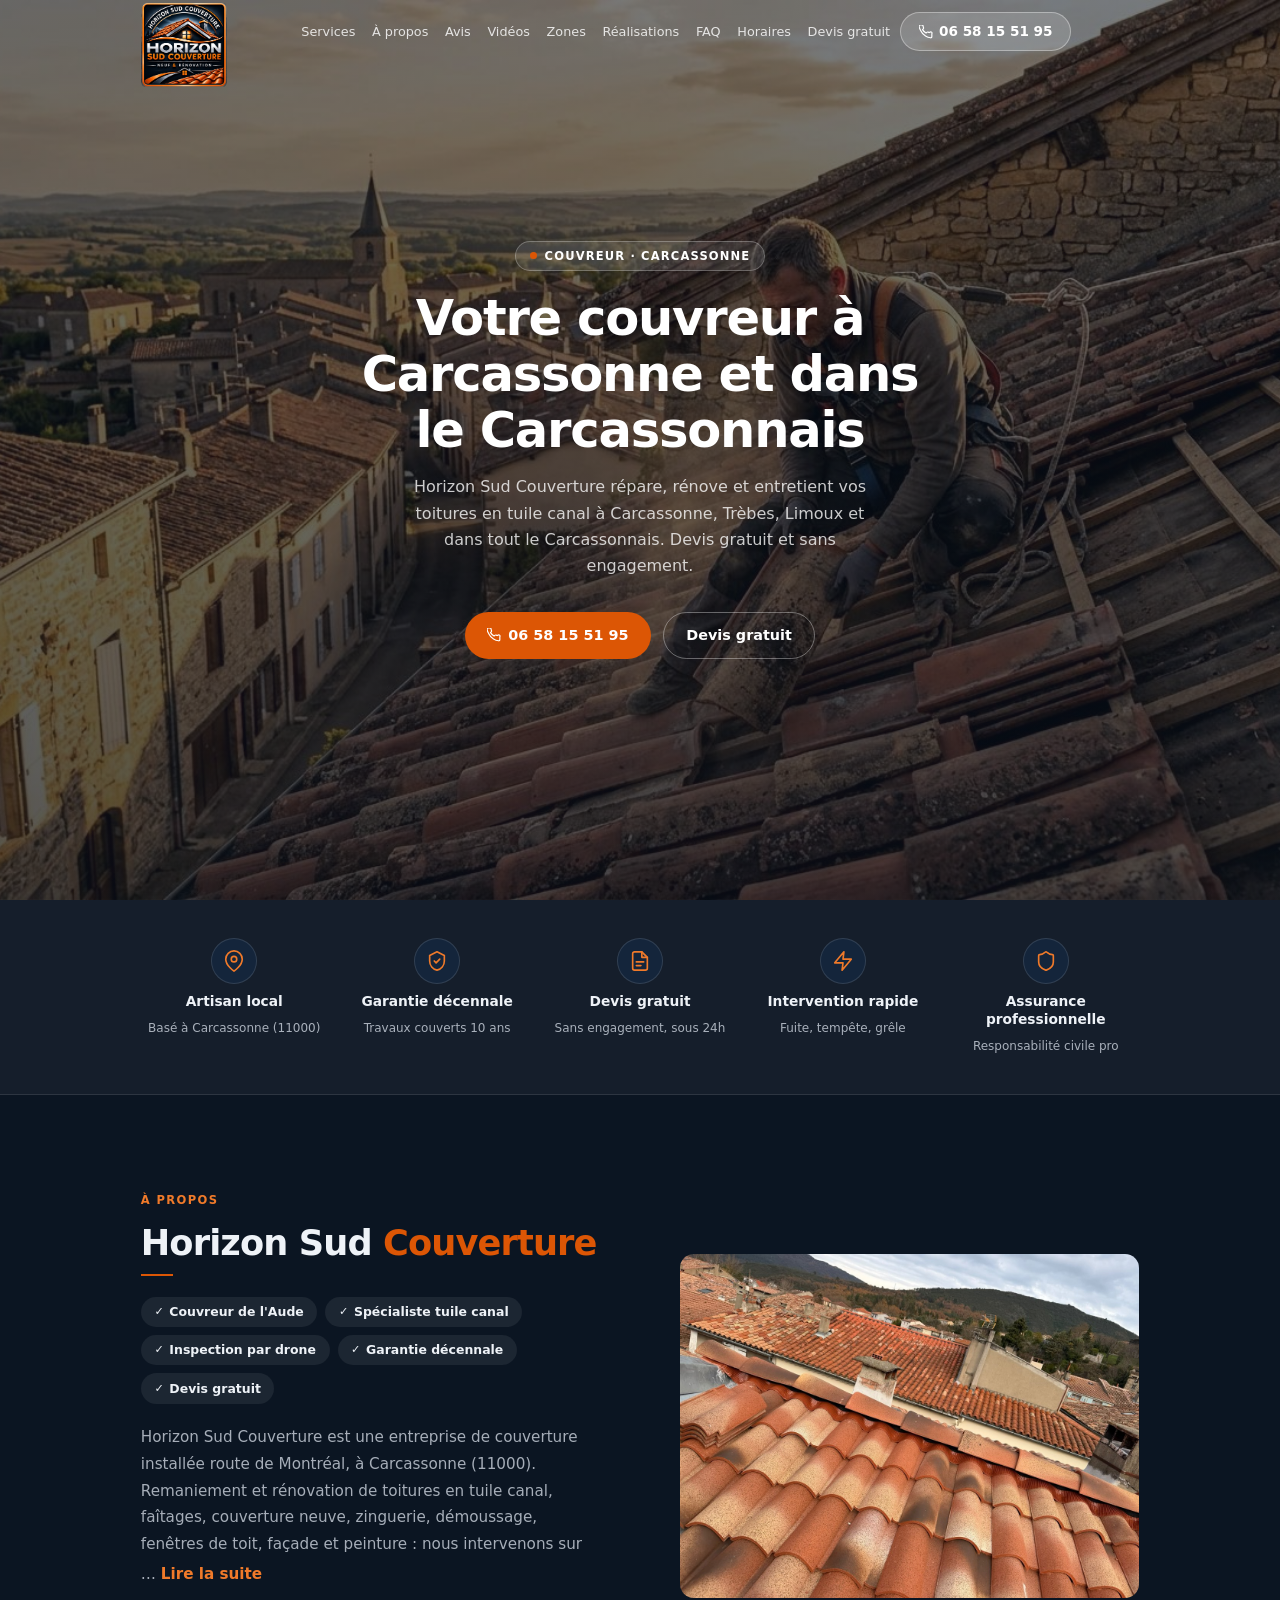
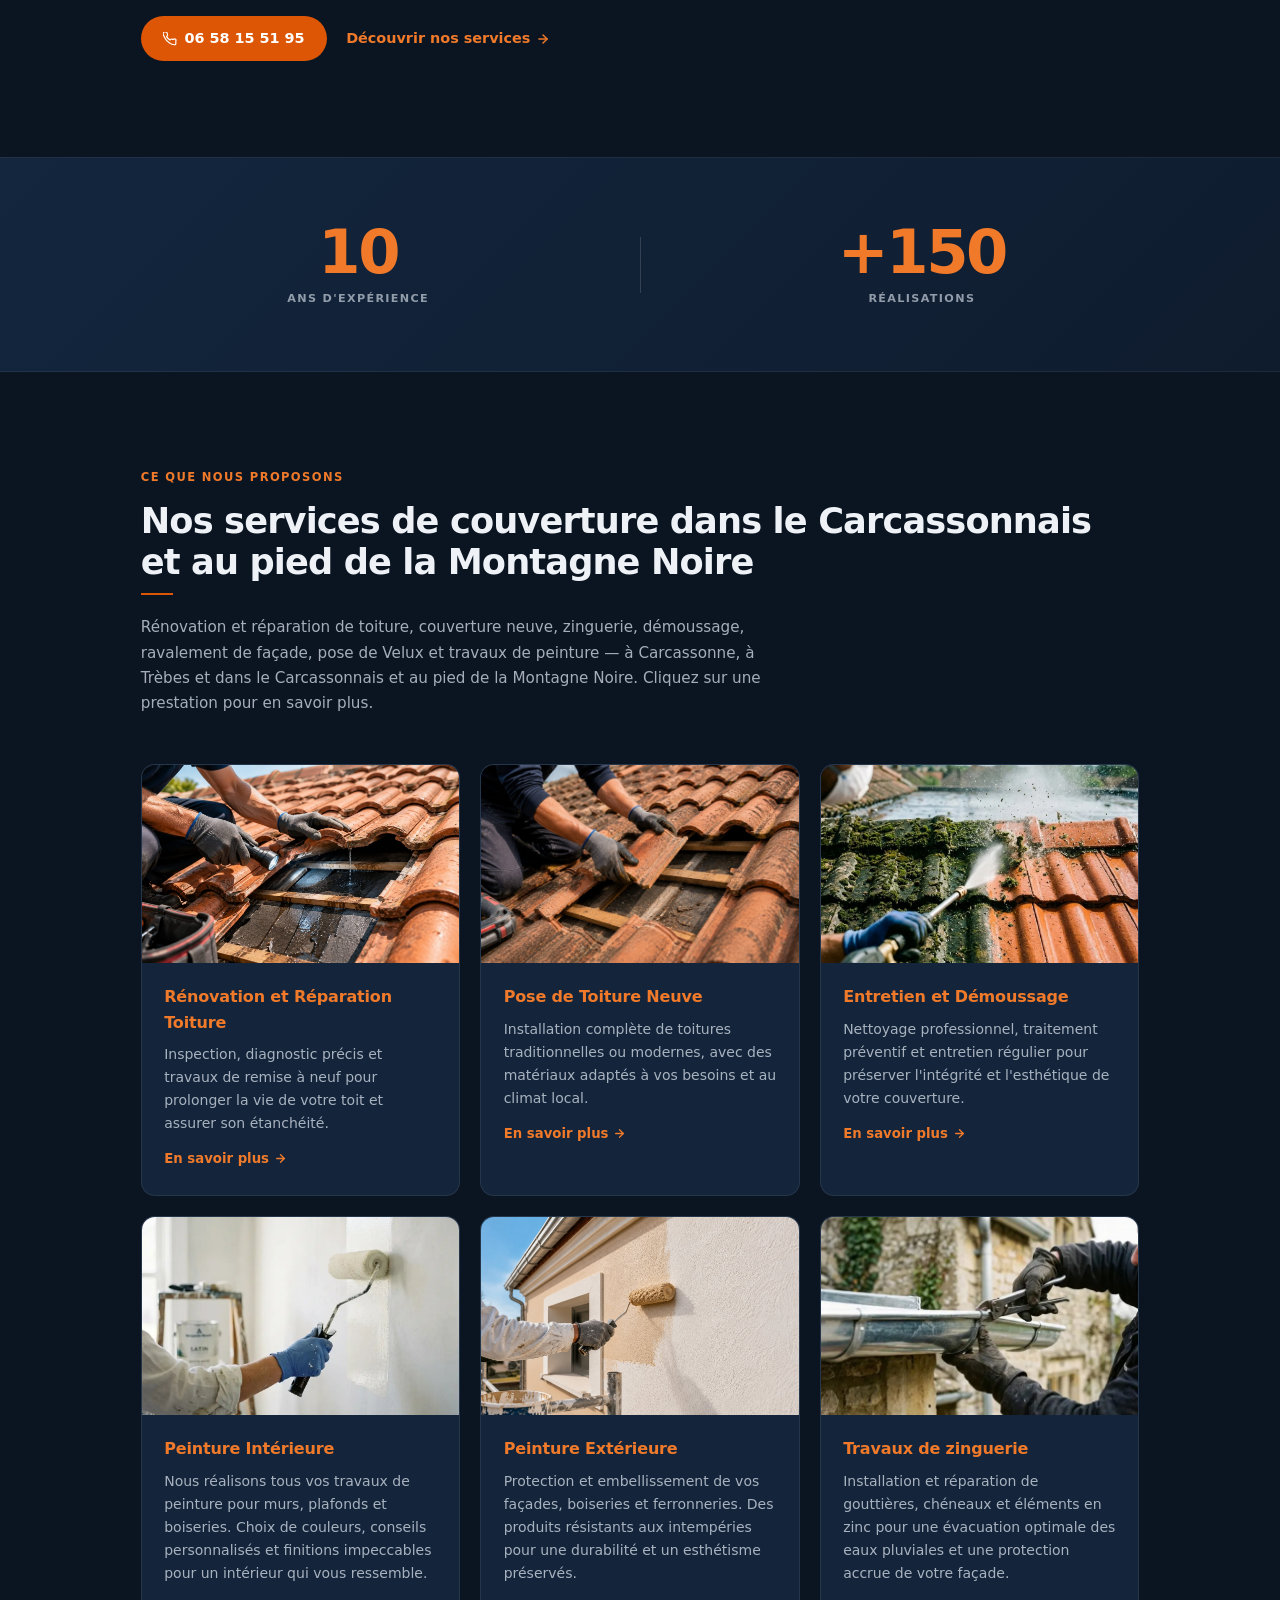
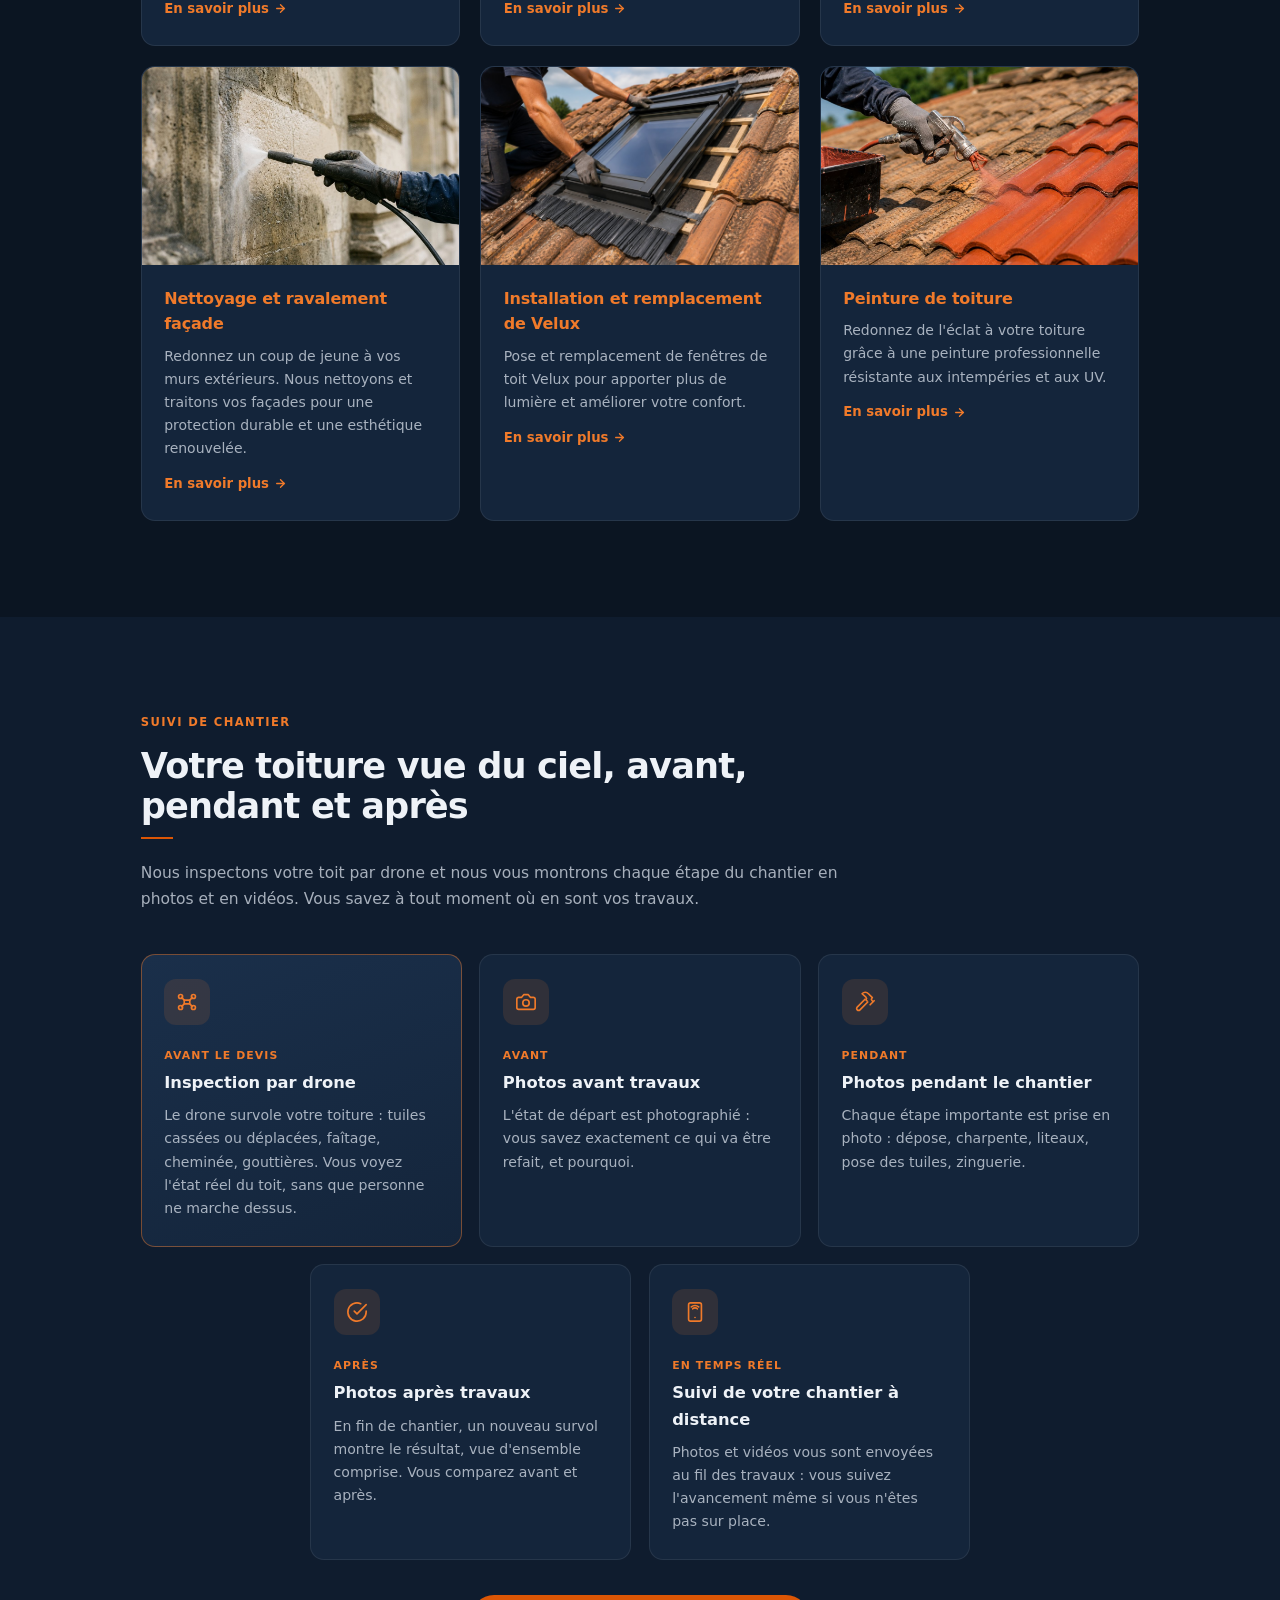
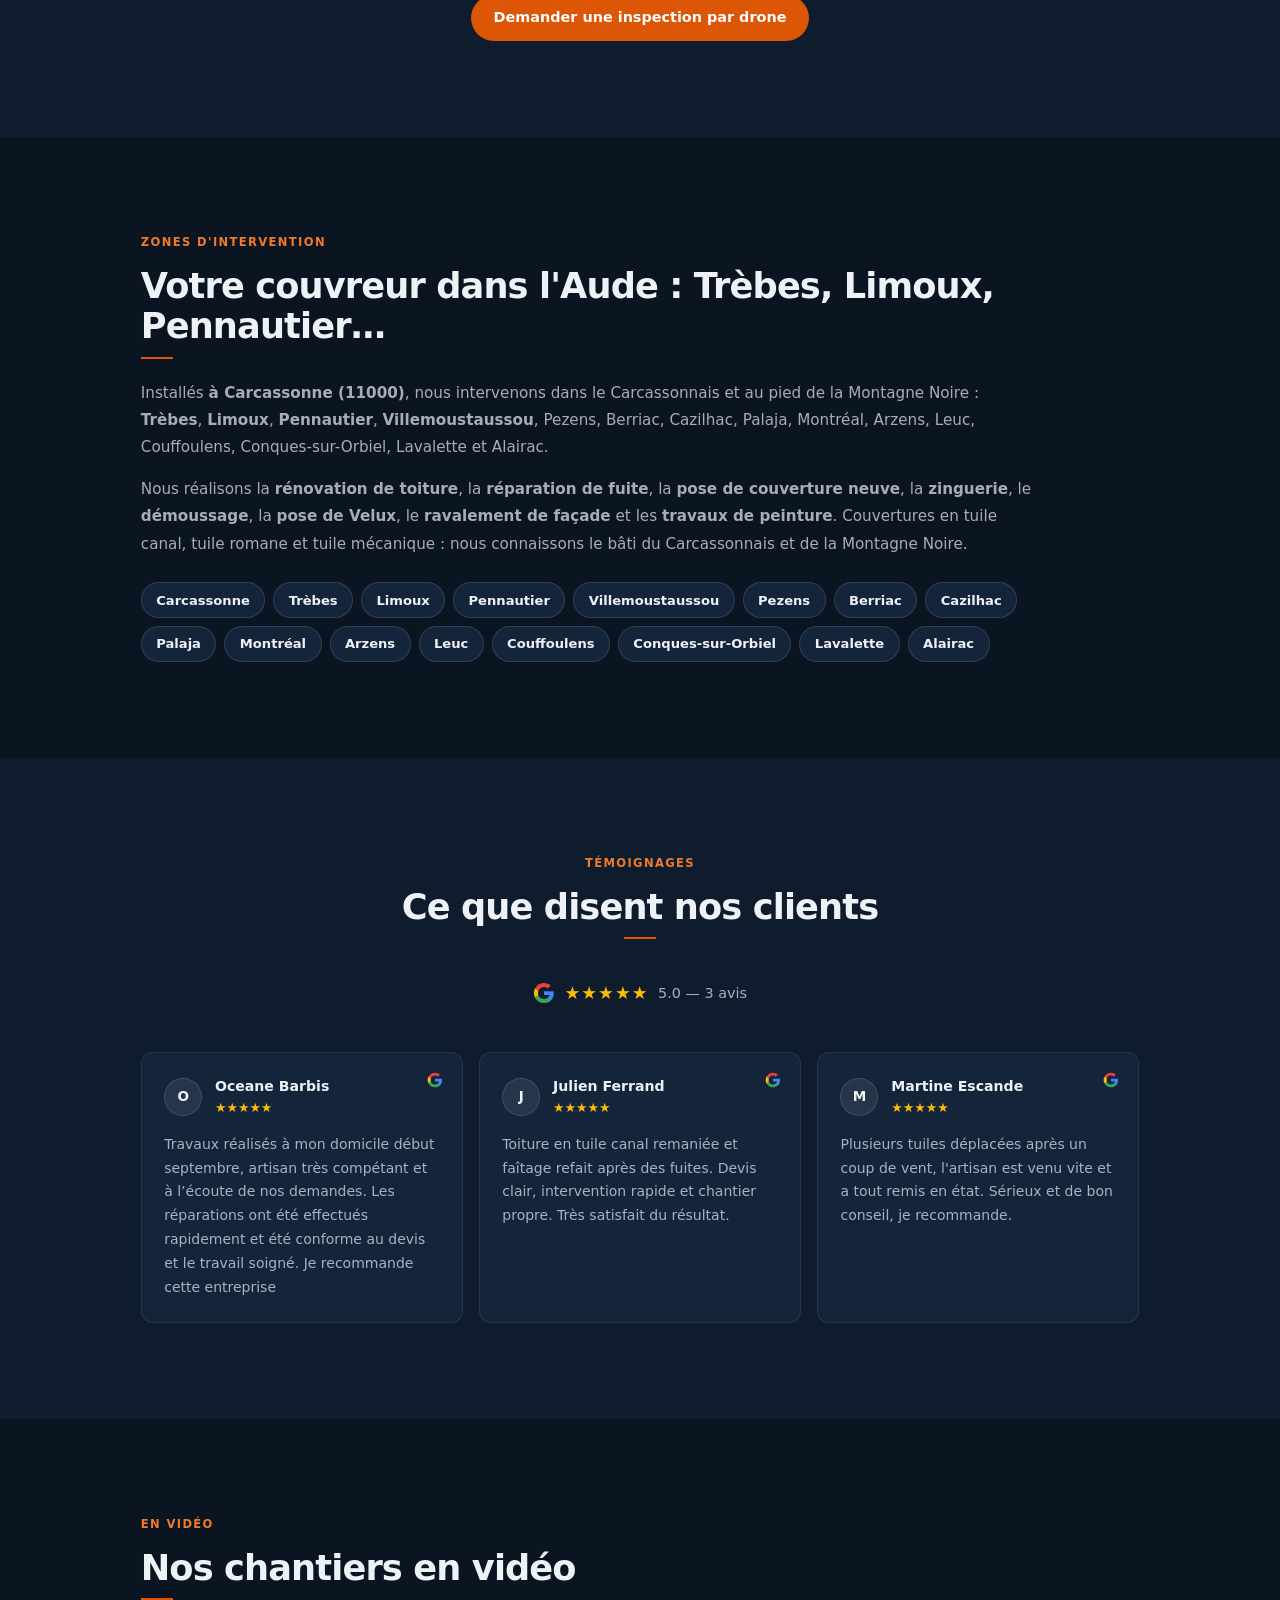
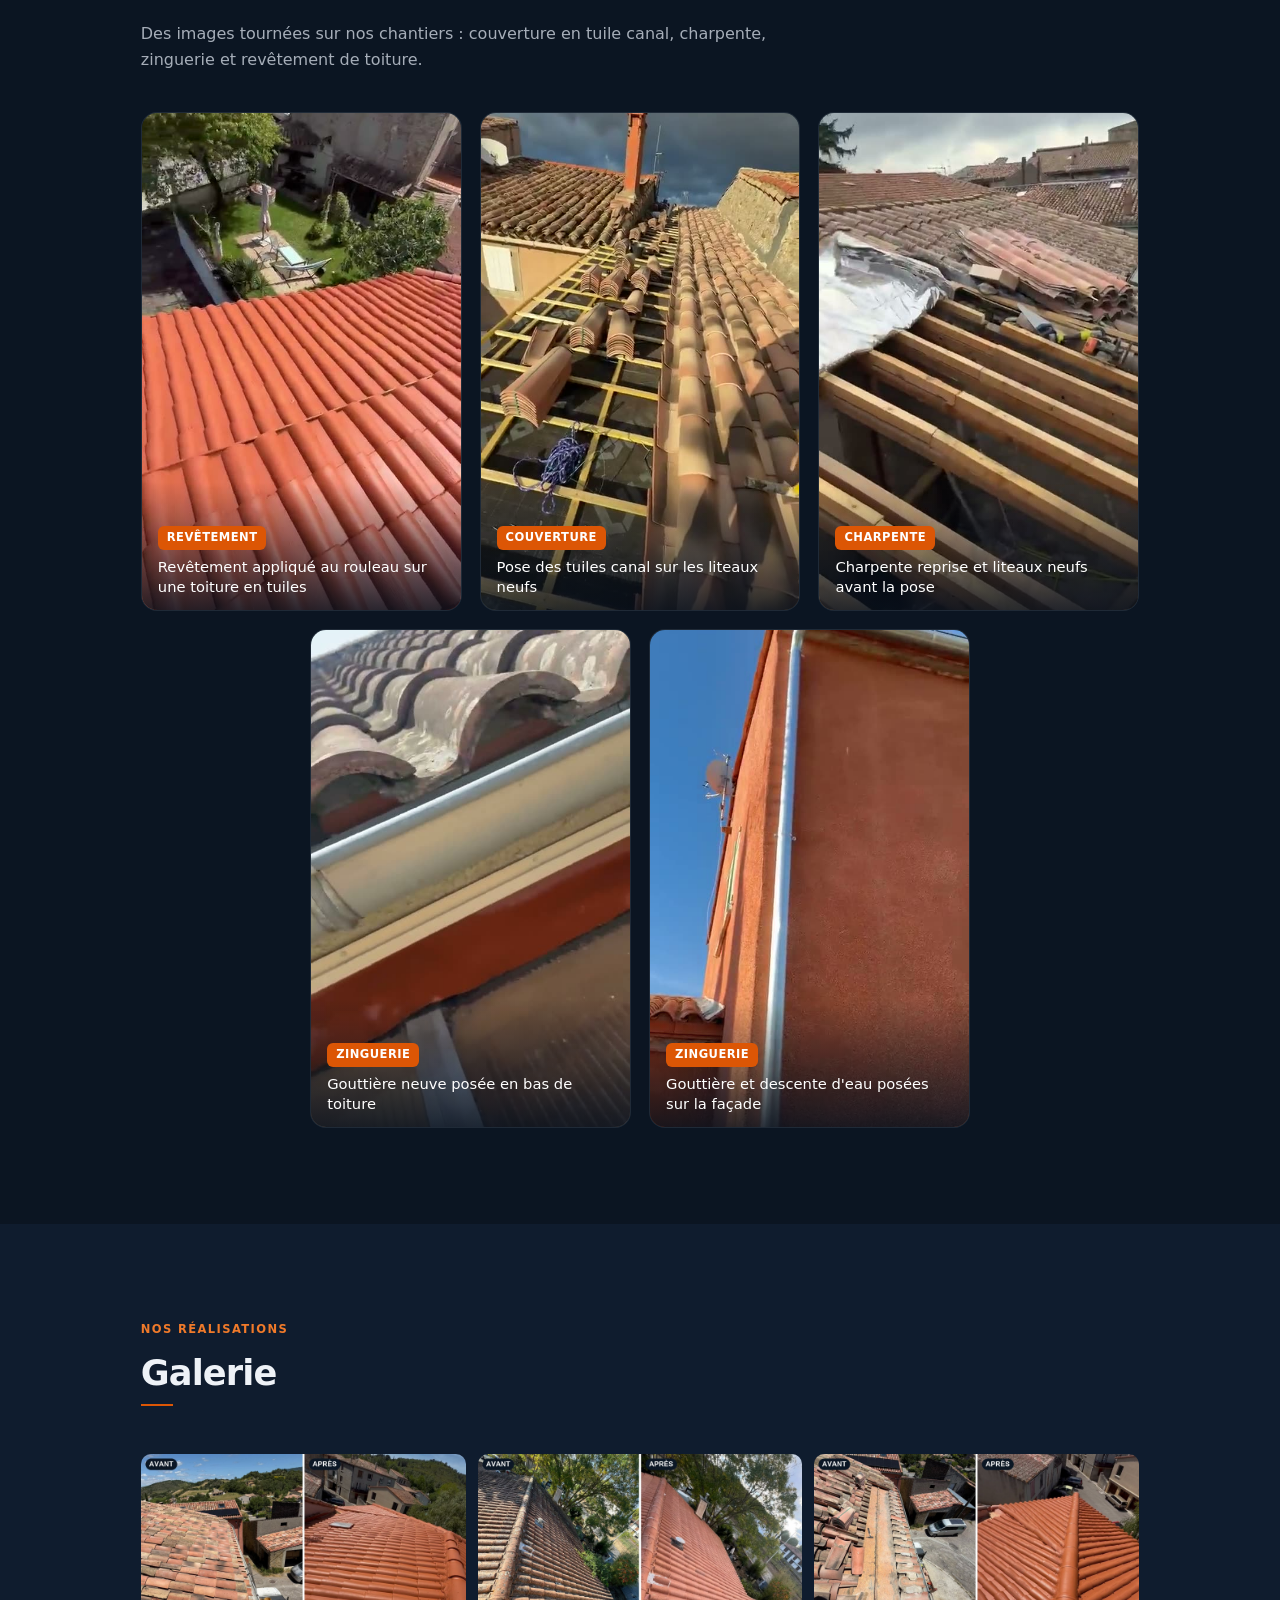
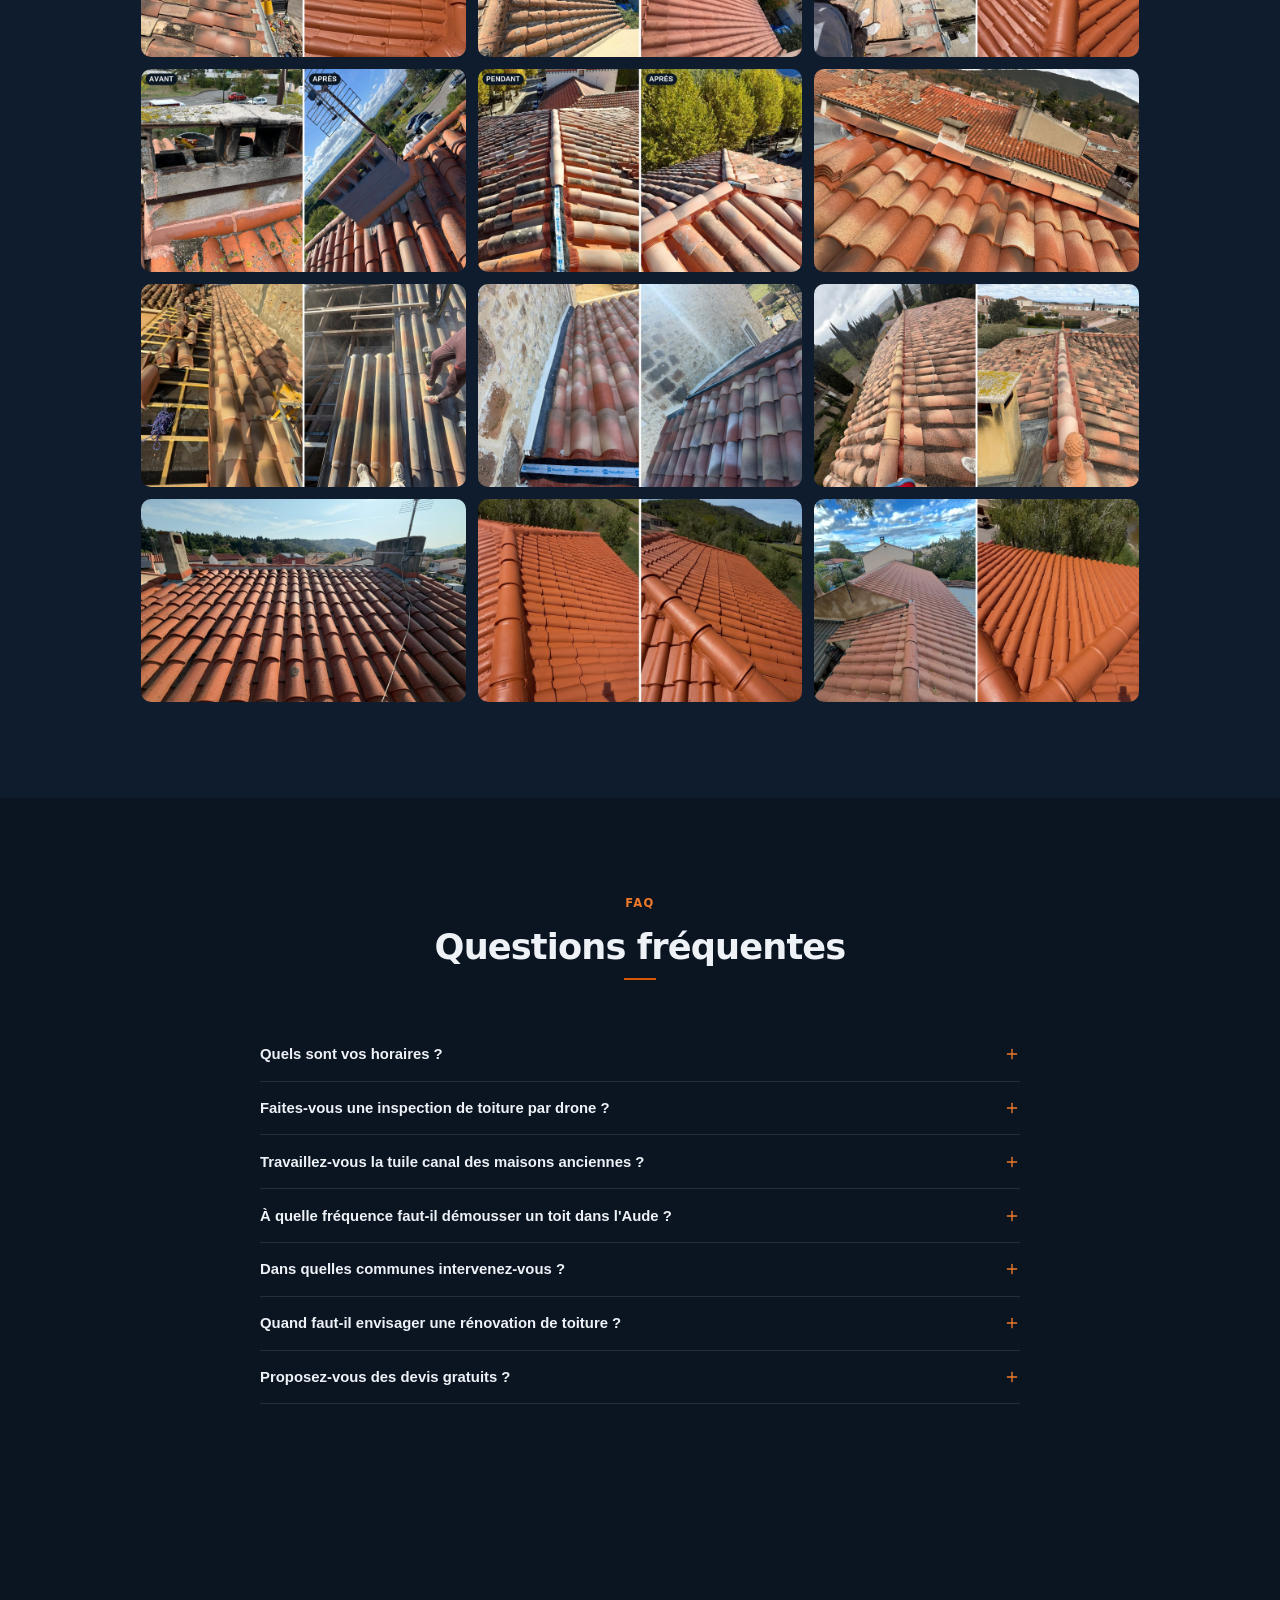
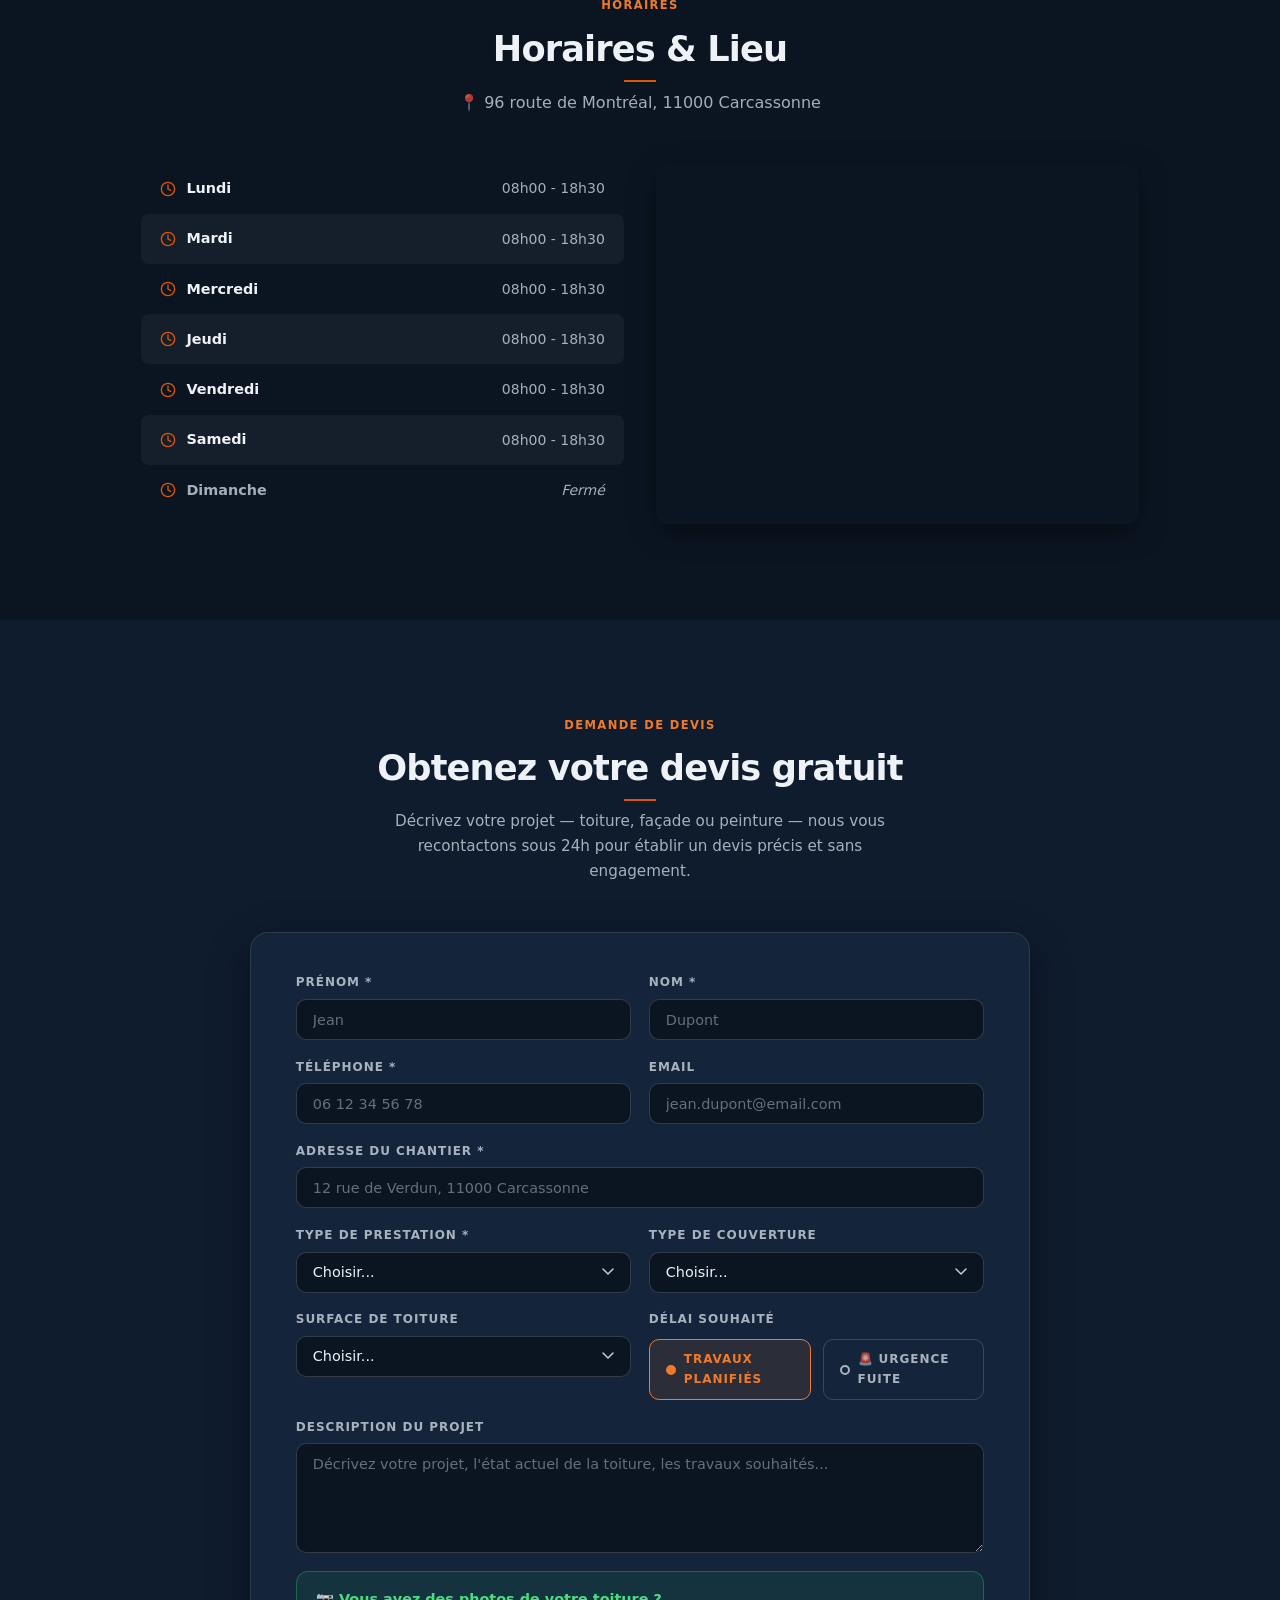
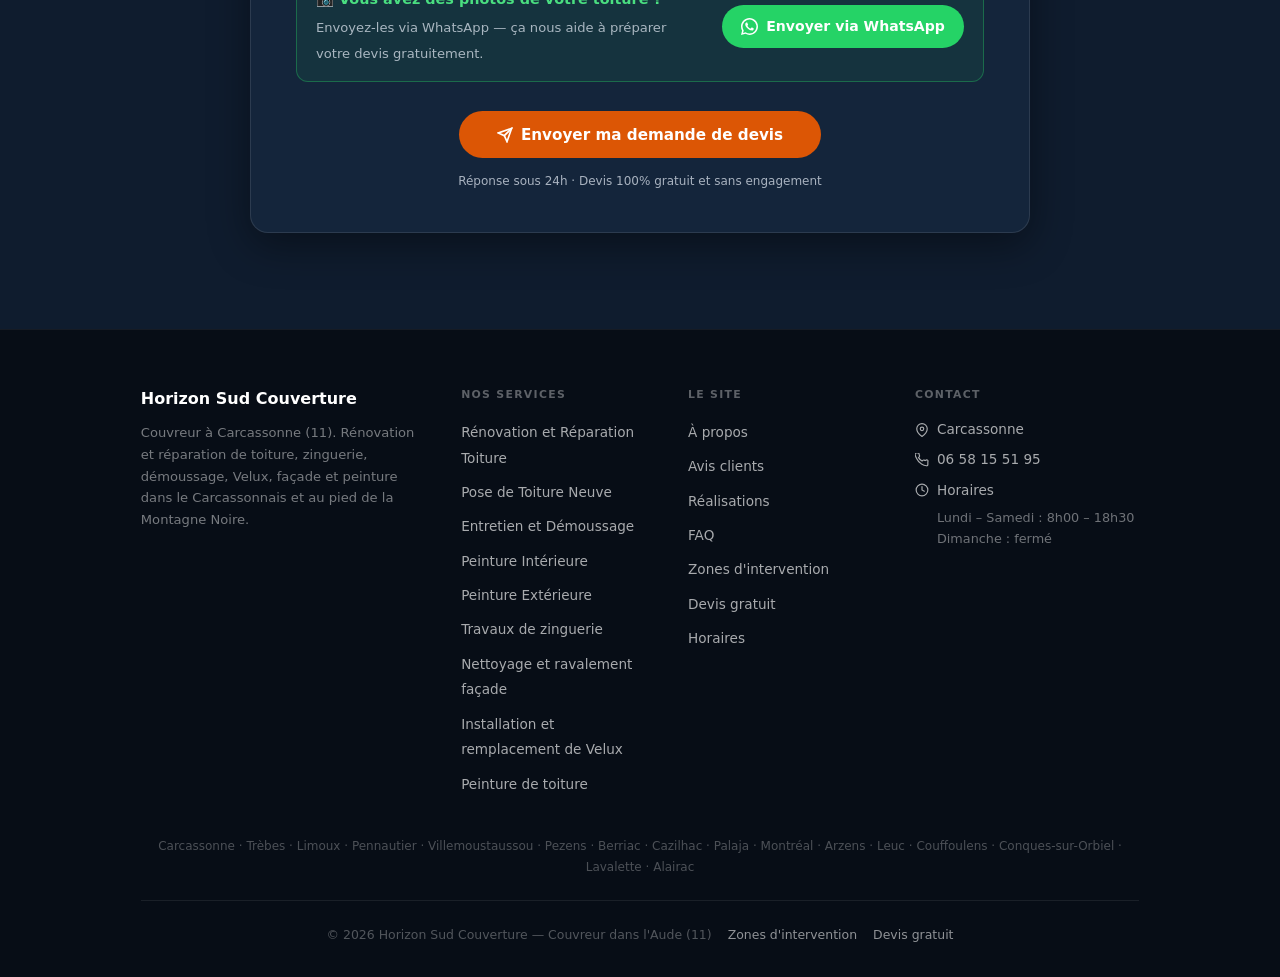
==== commit 3b33fb1e: "Suivi de chantier par drone : section, question FAQ, badge Co-Authored-By: Claude Opus 5.5 <noreply@" ====
--- a/index.html
+++ b/index.html
@@ -289,6 +289,11 @@
   "mainEntity": [
     {
       "@type": "Question",
+      "name": "Faites-vous une inspection de toiture par drone ?",
+      "acceptedAnswer": { "@type": "Answer", "text": "Oui. Avant le devis, nous inspectons votre toiture par drone pour voir son état réel sans monter dessus. Pendant le chantier, vous recevez des photos et des vidéos des travaux avant, pendant et après, pour suivre l'avancement même à distance." }
+    },
+    {
+      "@type": "Question",
       "name": "Quels sont vos horaires ?",
       "acceptedAnswer": {
         "@type": "Answer",
@@ -1204,6 +1209,26 @@
 #mapContainer { box-shadow: 0 8px 28px rgba(0,0,0,0.45); }
 footer { border-top: 1px solid rgba(255,255,255,0.06); }
 </style>
+<style id="dr-css">
+#drone { background: #0f1c2e; }
+#zones { background: #0b1522; } #avis { background: #0f1c2e; } #videos { background: #0b1522; }
+#galerie { background: #0f1c2e; } #faq { background: #0b1522; } #devis { background: #0f1c2e; }
+.dr-head { max-width: 720px; margin-bottom: 2.6rem; }
+.dr-lead { color: var(--muted); font-size: .97rem; line-height: 1.7; }
+.dr-grid { display: flex; flex-wrap: wrap; justify-content: center; gap: 1.1rem; }
+.dr-card { flex: 0 0 calc((100% - 2.2rem) / 3); background: #14253b; border: 1px solid rgba(255,255,255,.08);
+  border-radius: 14px; padding: 1.5rem 1.4rem 1.6rem; position: relative; }
+.dr-card:first-child { border-color: rgba(240,122,42,.45); background: linear-gradient(160deg, #1a2f4a, #14253b); }
+.dr-ico { width: 46px; height: 46px; border-radius: 12px; background: rgba(240,122,42,.12); color: #f07a2a;
+  display: flex; align-items: center; justify-content: center; margin-bottom: 1rem; }
+.dr-tag { display: inline-block; font-size: .68rem; font-weight: 700; letter-spacing: .1em; text-transform: uppercase;
+  color: #f07a2a; margin-bottom: .35rem; }
+.dr-card h3 { font-size: 1.02rem; font-weight: 700; margin-bottom: .5rem; color: var(--text); }
+.dr-card p { color: var(--muted); font-size: .88rem; line-height: 1.65; }
+.dr-cta { text-align: center; margin-top: 2.2rem; }
+@media (max-width: 960px) { .dr-card { flex-basis: calc((100% - 1.1rem) / 2); } }
+@media (max-width: 600px) { .dr-card { flex-basis: 100%; } .dr-cta .btn { width: 100%; justify-content: center; } }
+</style>
 </head>
 <body>
 
@@ -1339,6 +1364,28 @@
 </section>
 
 <!-- ZONES D'INTERVENTION -->
+<section id="drone">
+  <div class="dr-head">
+    <span class="label">Suivi de chantier</span>
+    <h2 class="section-title">Votre toiture vue du ciel, avant, pendant et après</h2>
+    <span class="title-underline"></span>
+    <p class="dr-lead">Nous inspectons votre toit par drone et nous vous montrons chaque étape du chantier en photos et en vidéos. Vous savez à tout moment où en sont vos travaux.</p>
+  </div>
+  <div class="dr-grid">
+    <div class="dr-card"><div class="dr-ico"><svg viewBox="0 0 24 24" width="22" height="22" fill="none" stroke="currentColor" stroke-width="1.8" stroke-linecap="round" stroke-linejoin="round" aria-hidden="true"><path d="M9 10h6v4H9z"/><path d="M9 10 6 7M15 10l3-3M9 14l-3 3M15 14l3 3"/><circle cx="5" cy="6" r="2.2"/><circle cx="19" cy="6" r="2.2"/><circle cx="5" cy="18" r="2.2"/><circle cx="19" cy="18" r="2.2"/></svg></div>
+      <span class="dr-tag">Avant le devis</span><h3>Inspection par drone</h3><p>Le drone survole votre toiture : tuiles cassées ou déplacées, faîtage, cheminée, gouttières. Vous voyez l'état réel du toit, sans que personne ne marche dessus.</p></div>
+    <div class="dr-card"><div class="dr-ico"><svg viewBox="0 0 24 24" width="22" height="22" fill="none" stroke="currentColor" stroke-width="1.8" stroke-linecap="round" stroke-linejoin="round" aria-hidden="true"><path d="M14.5 4h-5L7 7H4a2 2 0 0 0-2 2v9a2 2 0 0 0 2 2h16a2 2 0 0 0 2-2V9a2 2 0 0 0-2-2h-3z"/><circle cx="12" cy="13" r="3.5"/></svg></div>
+      <span class="dr-tag">Avant</span><h3>Photos avant travaux</h3><p>L'état de départ est photographié : vous savez exactement ce qui va être refait, et pourquoi.</p></div>
+    <div class="dr-card"><div class="dr-ico"><svg viewBox="0 0 24 24" width="22" height="22" fill="none" stroke="currentColor" stroke-width="1.8" stroke-linecap="round" stroke-linejoin="round" aria-hidden="true"><path d="m15 12-8.5 8.5a2.1 2.1 0 0 1-3-3L12 9"/><path d="M17.6 15 22 10.6M20.9 11.7l-1.3-1.3a2 2 0 0 1 0-2.8l.4-.4-4.2-4.2a5 5 0 0 0-7 0L13 6.8a2 2 0 0 1 0 2.8l1.3 1.3"/></svg></div>
+      <span class="dr-tag">Pendant</span><h3>Photos pendant le chantier</h3><p>Chaque étape importante est prise en photo : dépose, charpente, liteaux, pose des tuiles, zinguerie.</p></div>
+    <div class="dr-card"><div class="dr-ico"><svg viewBox="0 0 24 24" width="22" height="22" fill="none" stroke="currentColor" stroke-width="1.8" stroke-linecap="round" stroke-linejoin="round" aria-hidden="true"><path d="M22 11.1V12a10 10 0 1 1-5.9-9.1"/><path d="m22 4-10 10-3-3"/></svg></div>
+      <span class="dr-tag">Après</span><h3>Photos après travaux</h3><p>En fin de chantier, un nouveau survol montre le résultat, vue d'ensemble comprise. Vous comparez avant et après.</p></div>
+    <div class="dr-card"><div class="dr-ico"><svg viewBox="0 0 24 24" width="22" height="22" fill="none" stroke="currentColor" stroke-width="1.8" stroke-linecap="round" stroke-linejoin="round" aria-hidden="true"><rect x="5" y="2" width="14" height="20" rx="2"/><path d="M12 18h.01"/><path d="M9.5 8.5a3.5 3.5 0 0 1 5 0M8 6.5a6 6 0 0 1 8 0"/></svg></div>
+      <span class="dr-tag">En temps réel</span><h3>Suivi de votre chantier à distance</h3><p>Photos et vidéos vous sont envoyées au fil des travaux : vous suivez l'avancement même si vous n'êtes pas sur place.</p></div>
+  </div>
+  <div class="dr-cta"><a href="#devis" class="btn btn-dark">Demander une inspection par drone</a></div>
+</section>
+
 <section id="zones">
   <div class="zones-inner">
     <span class="label">Zones d'intervention</span>
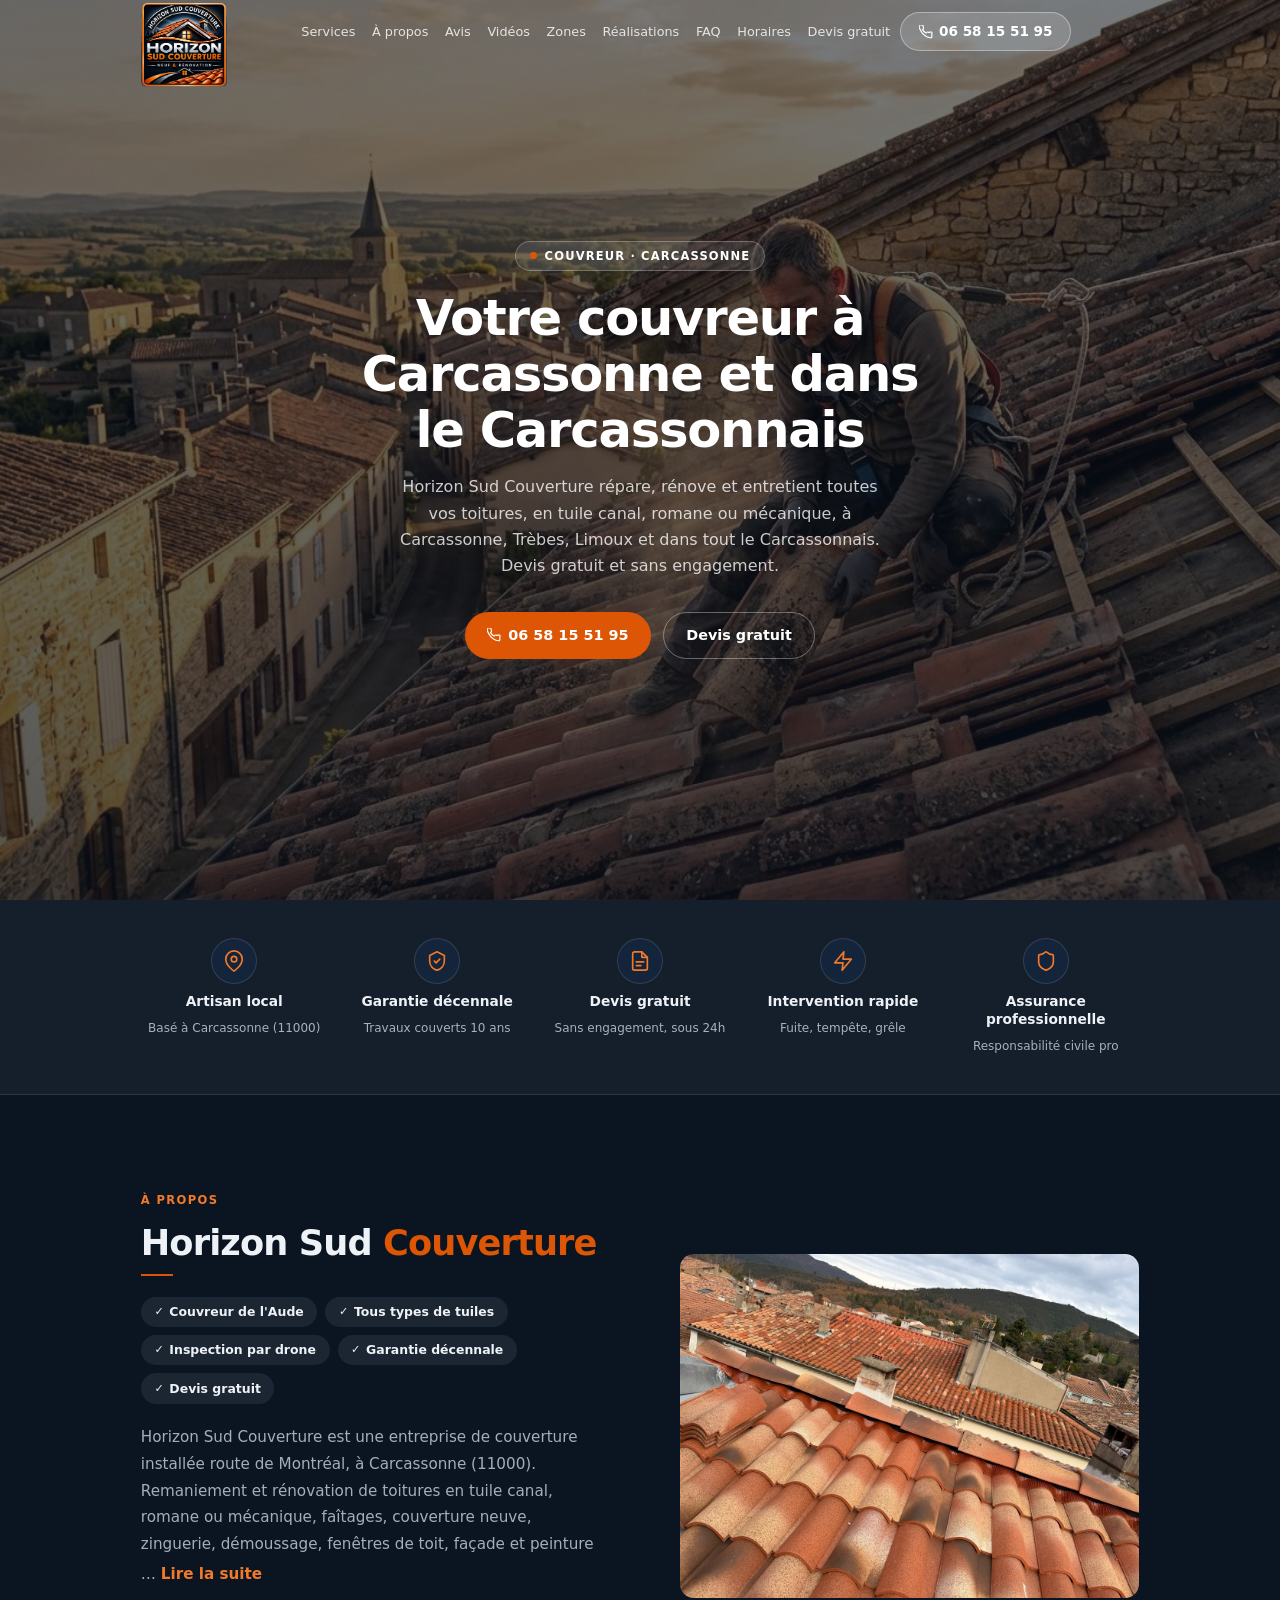
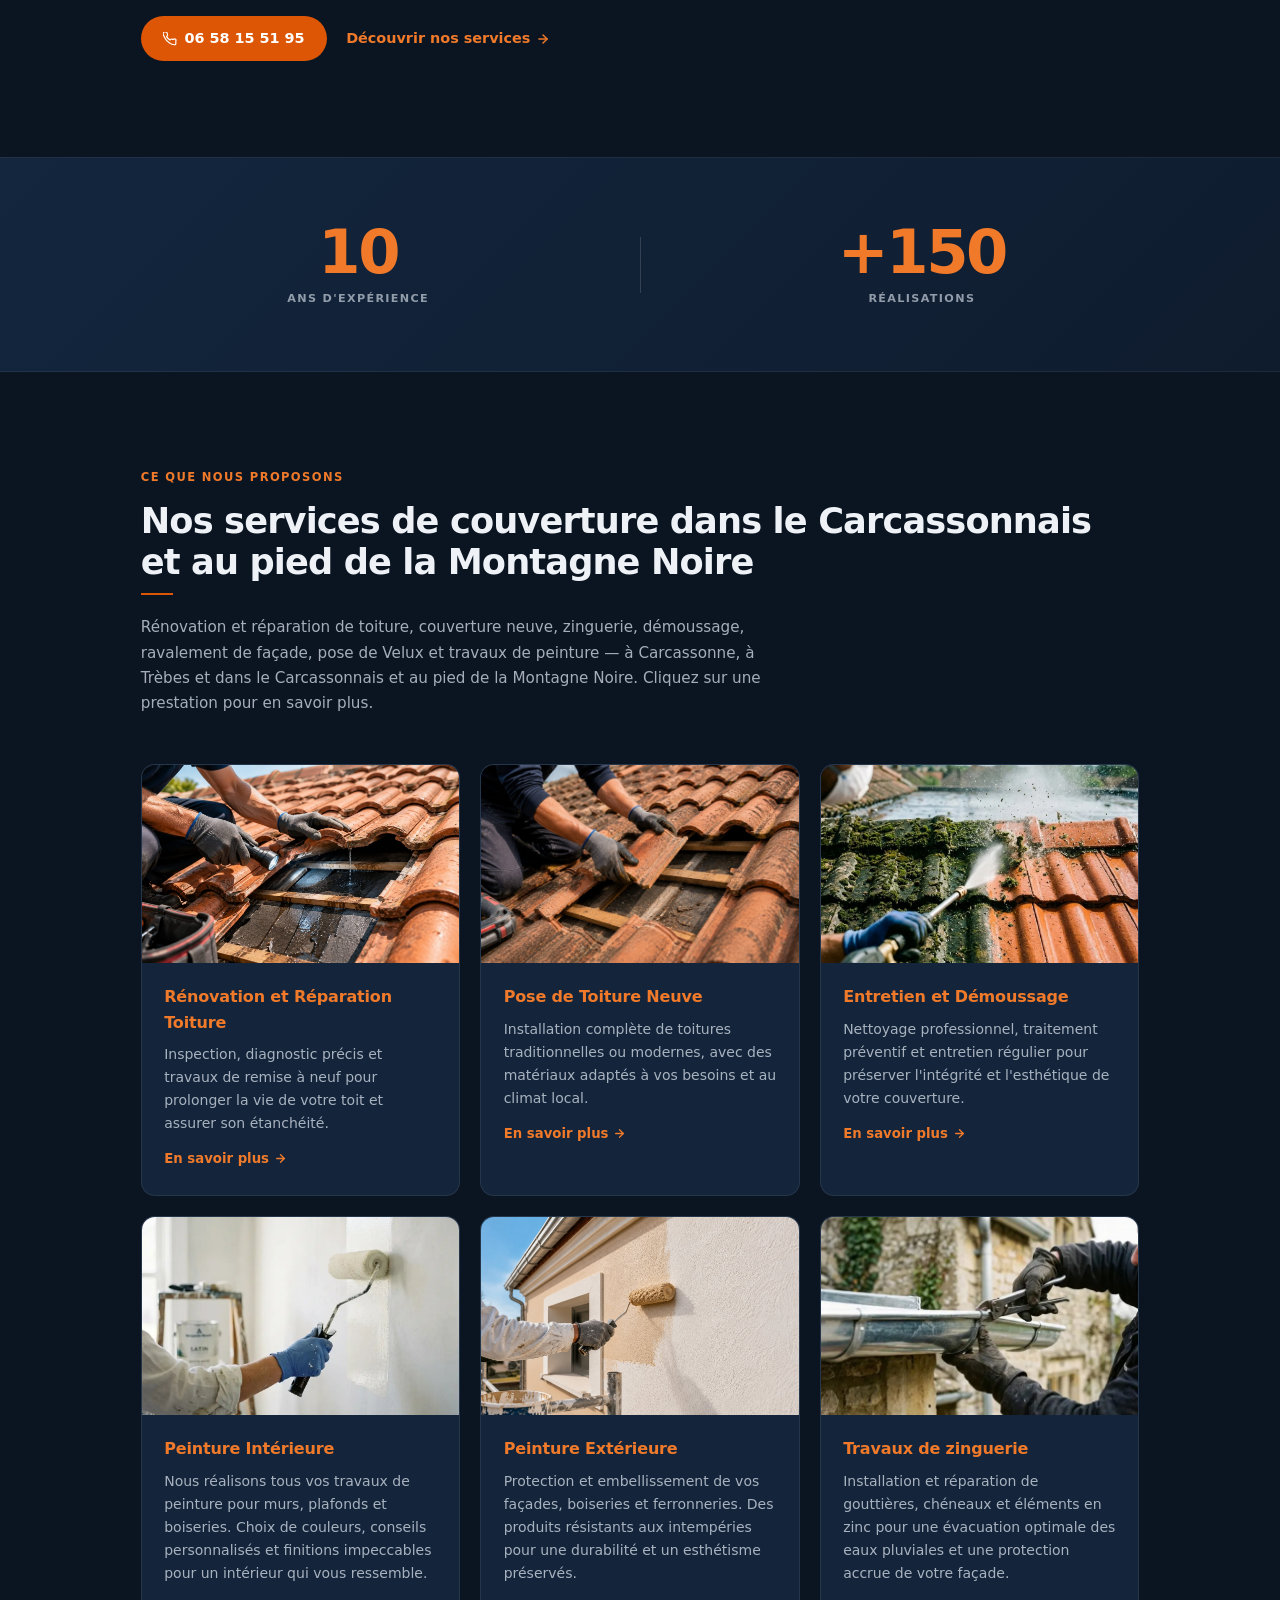
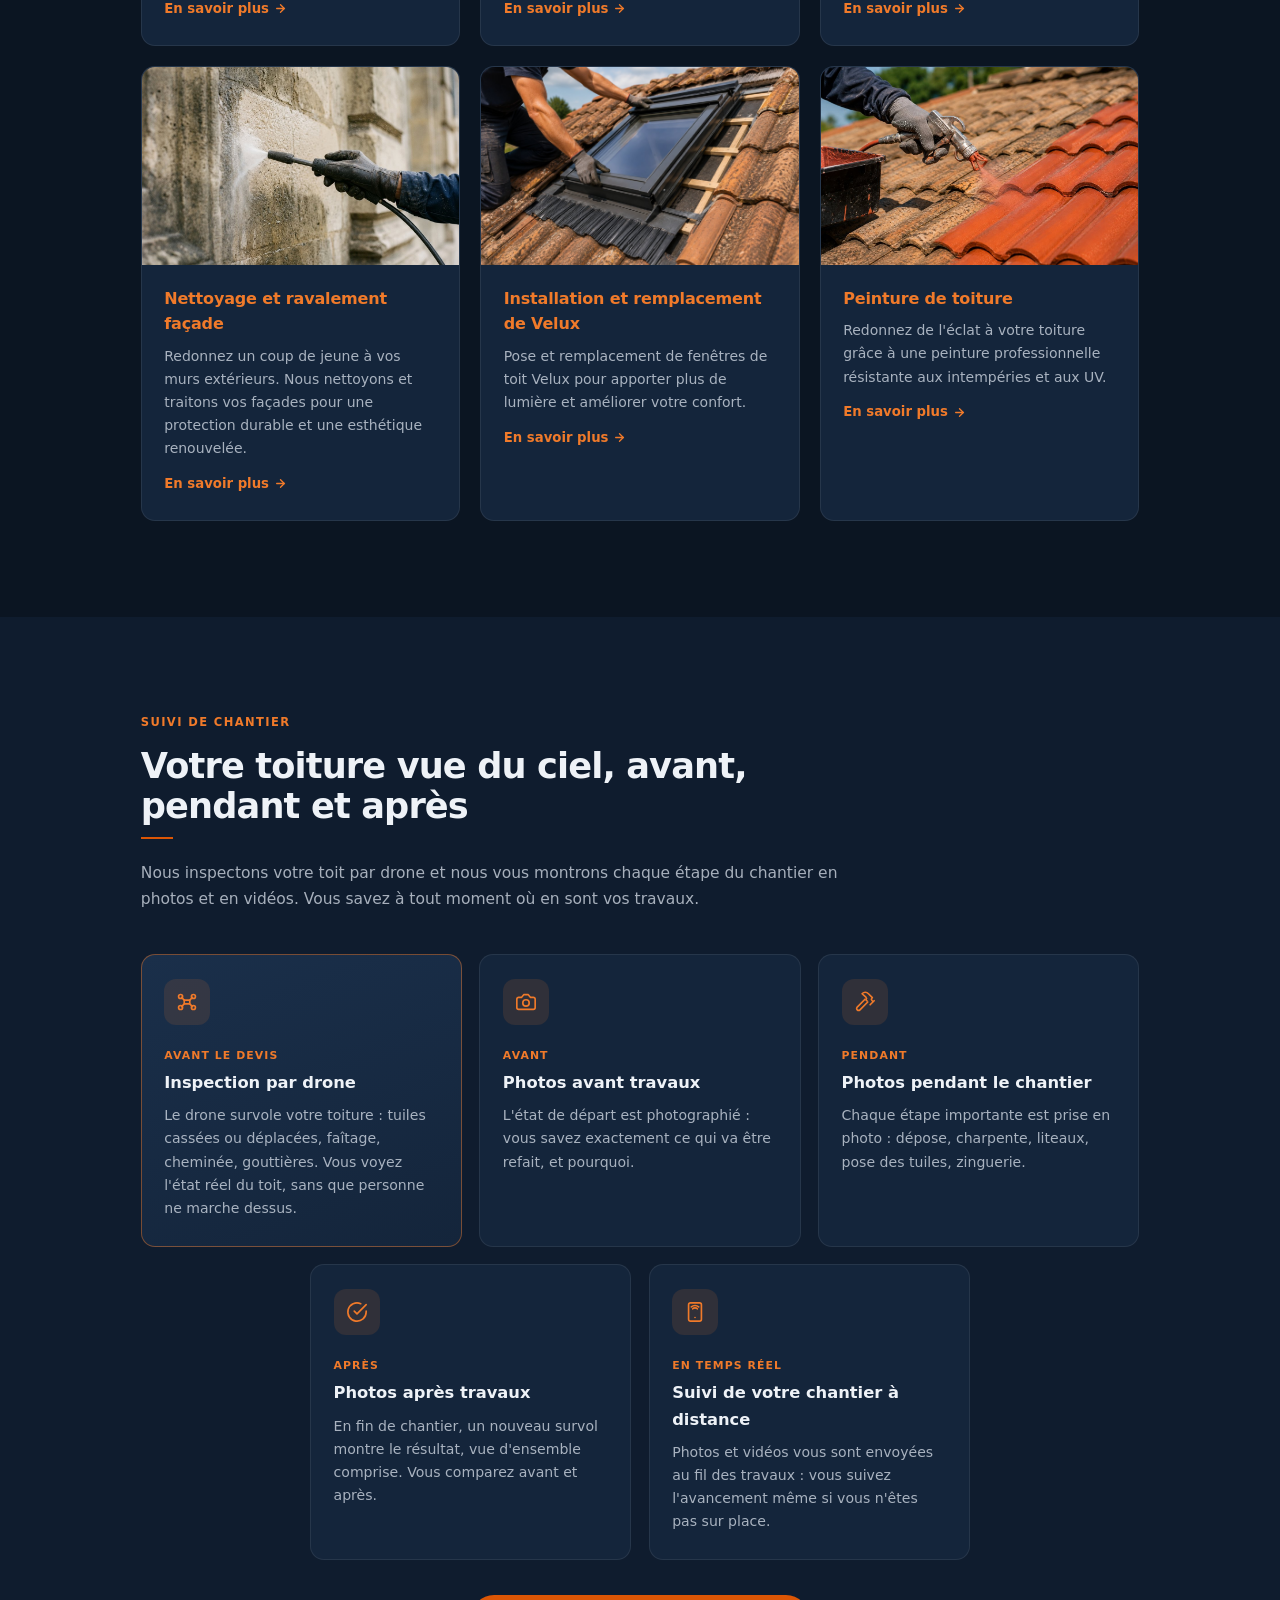
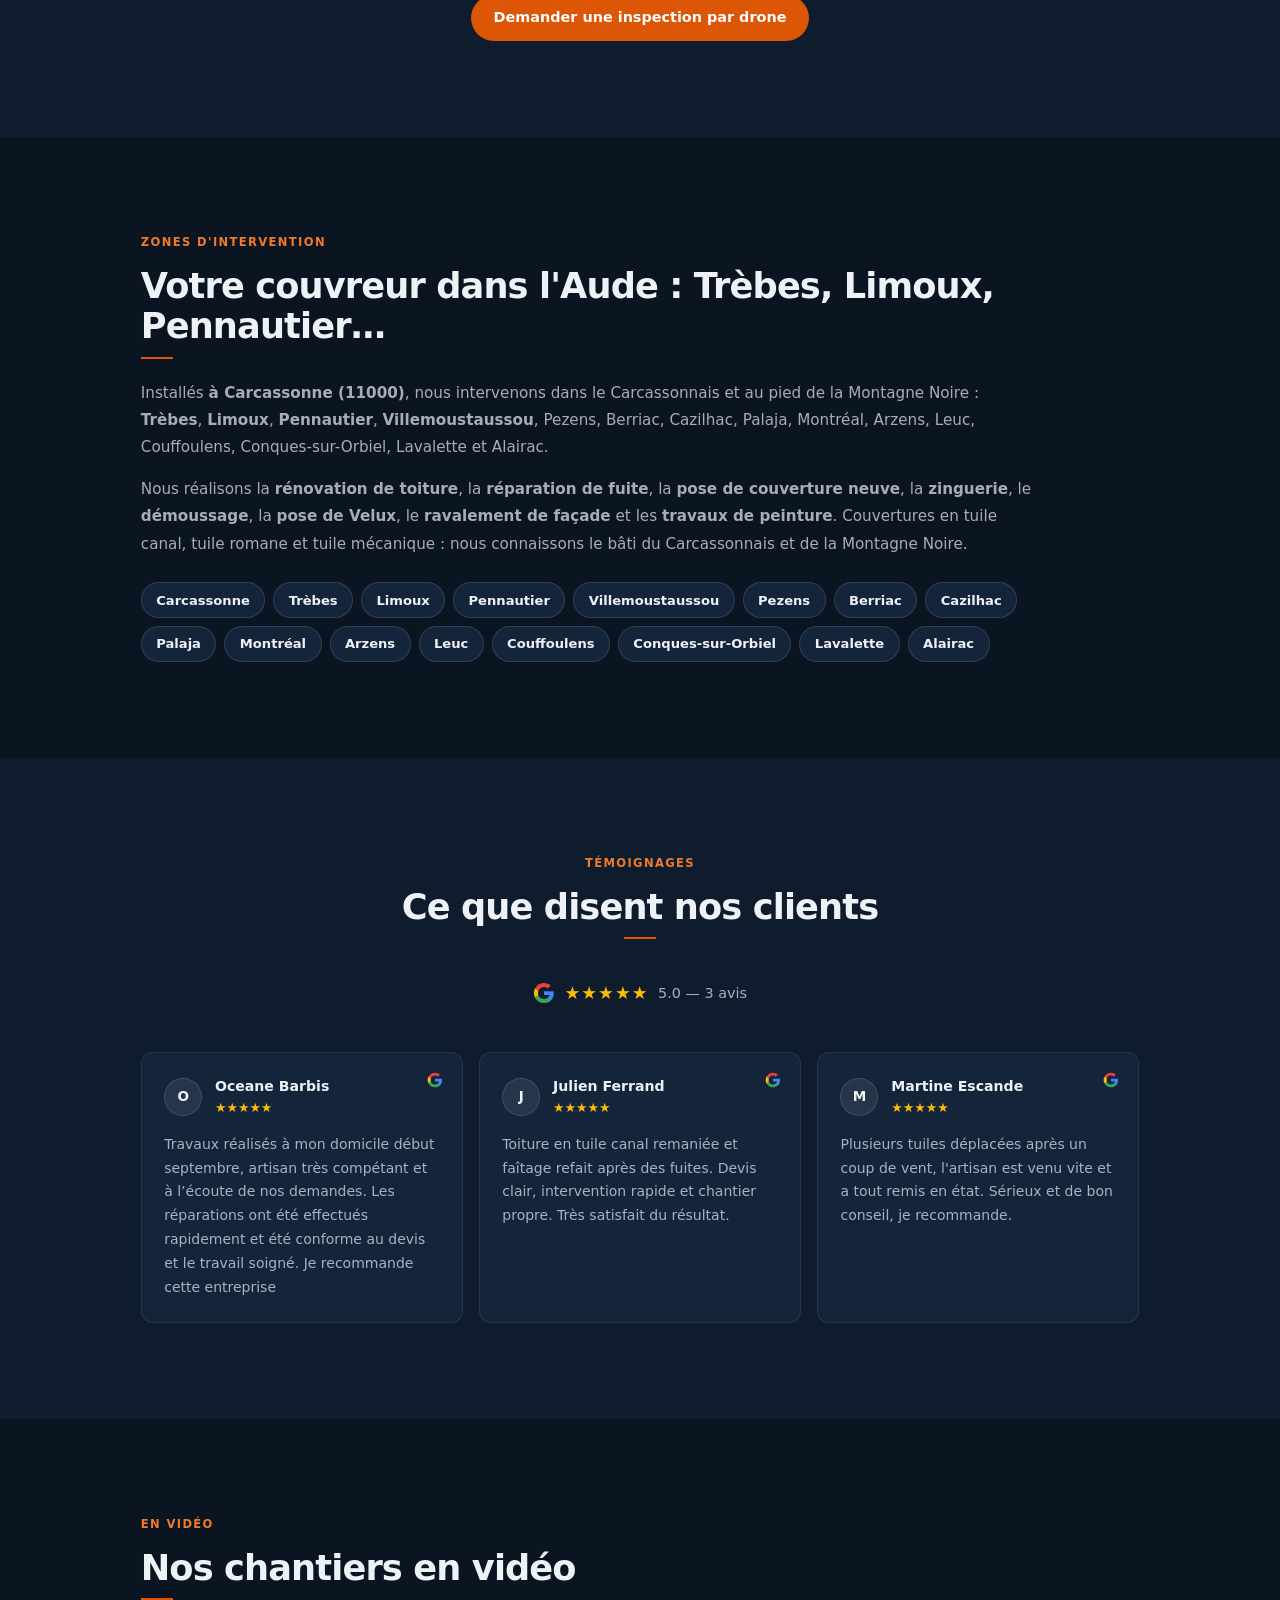
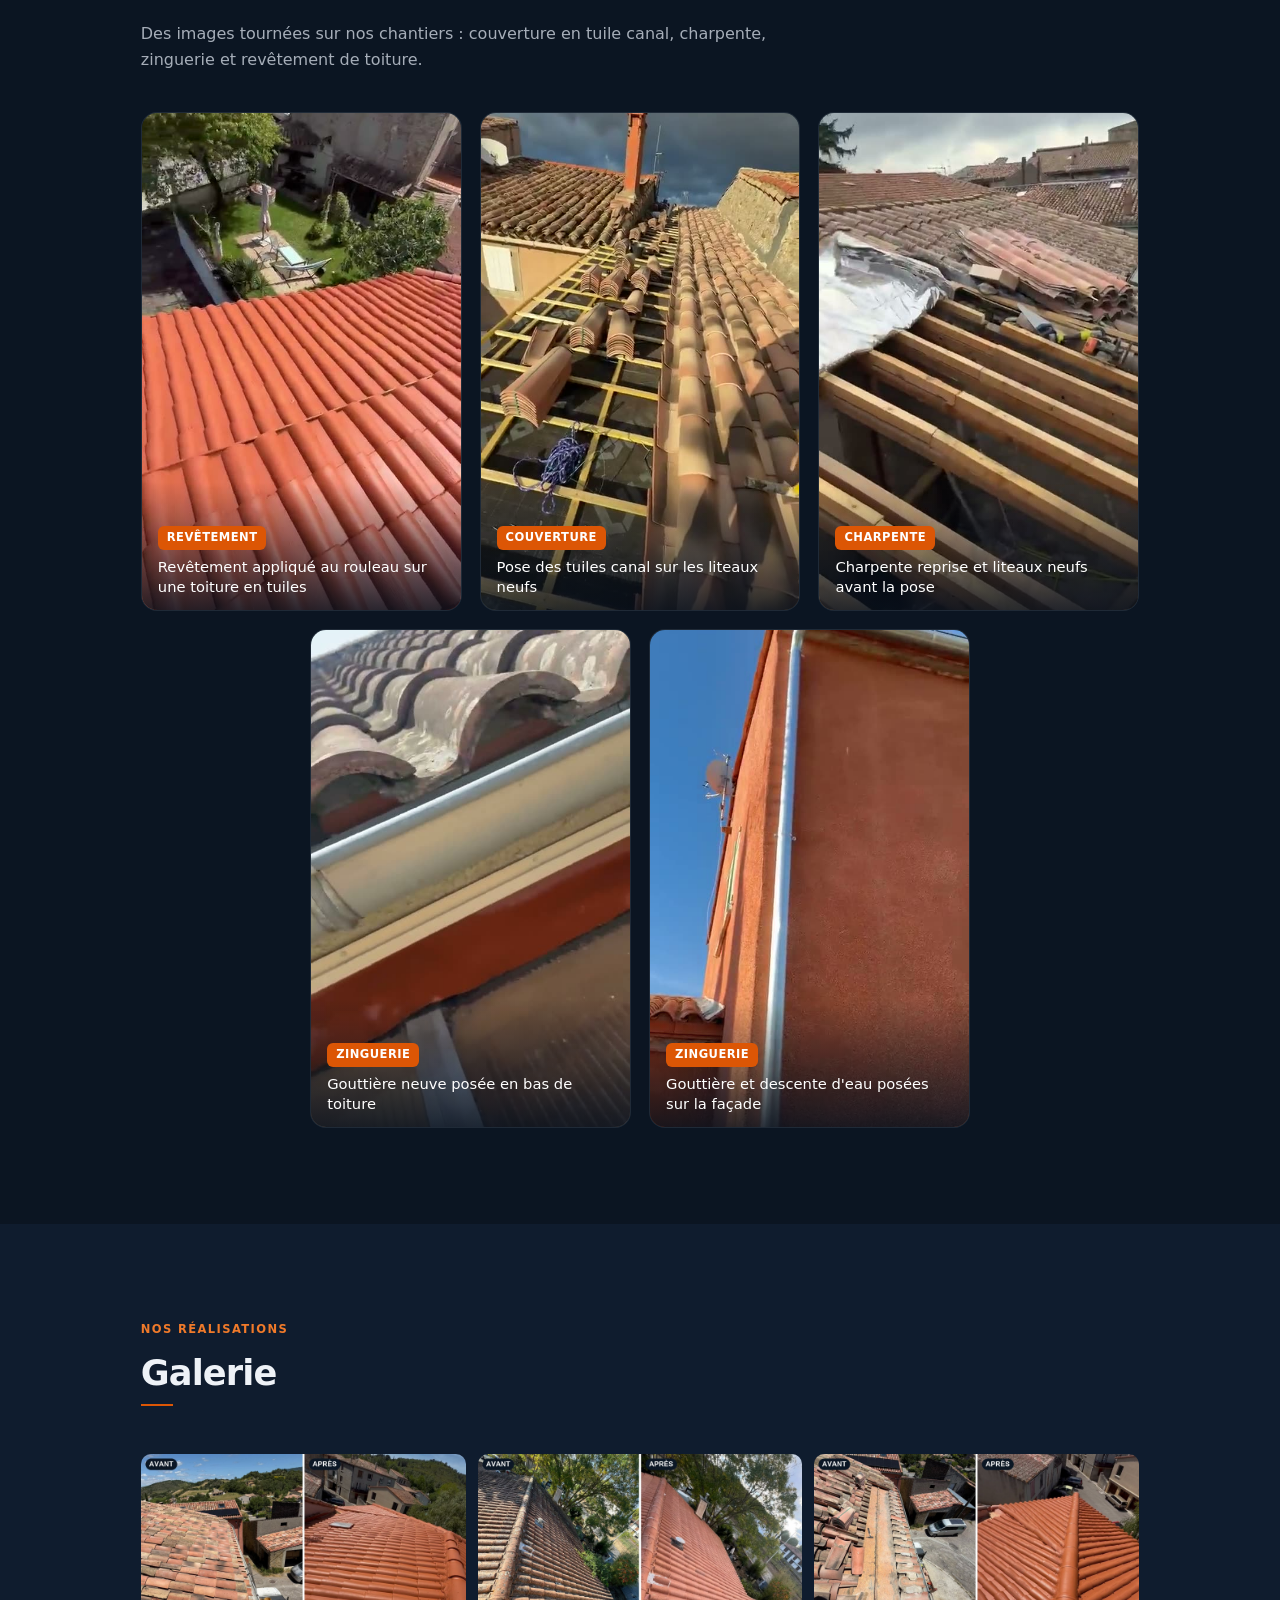
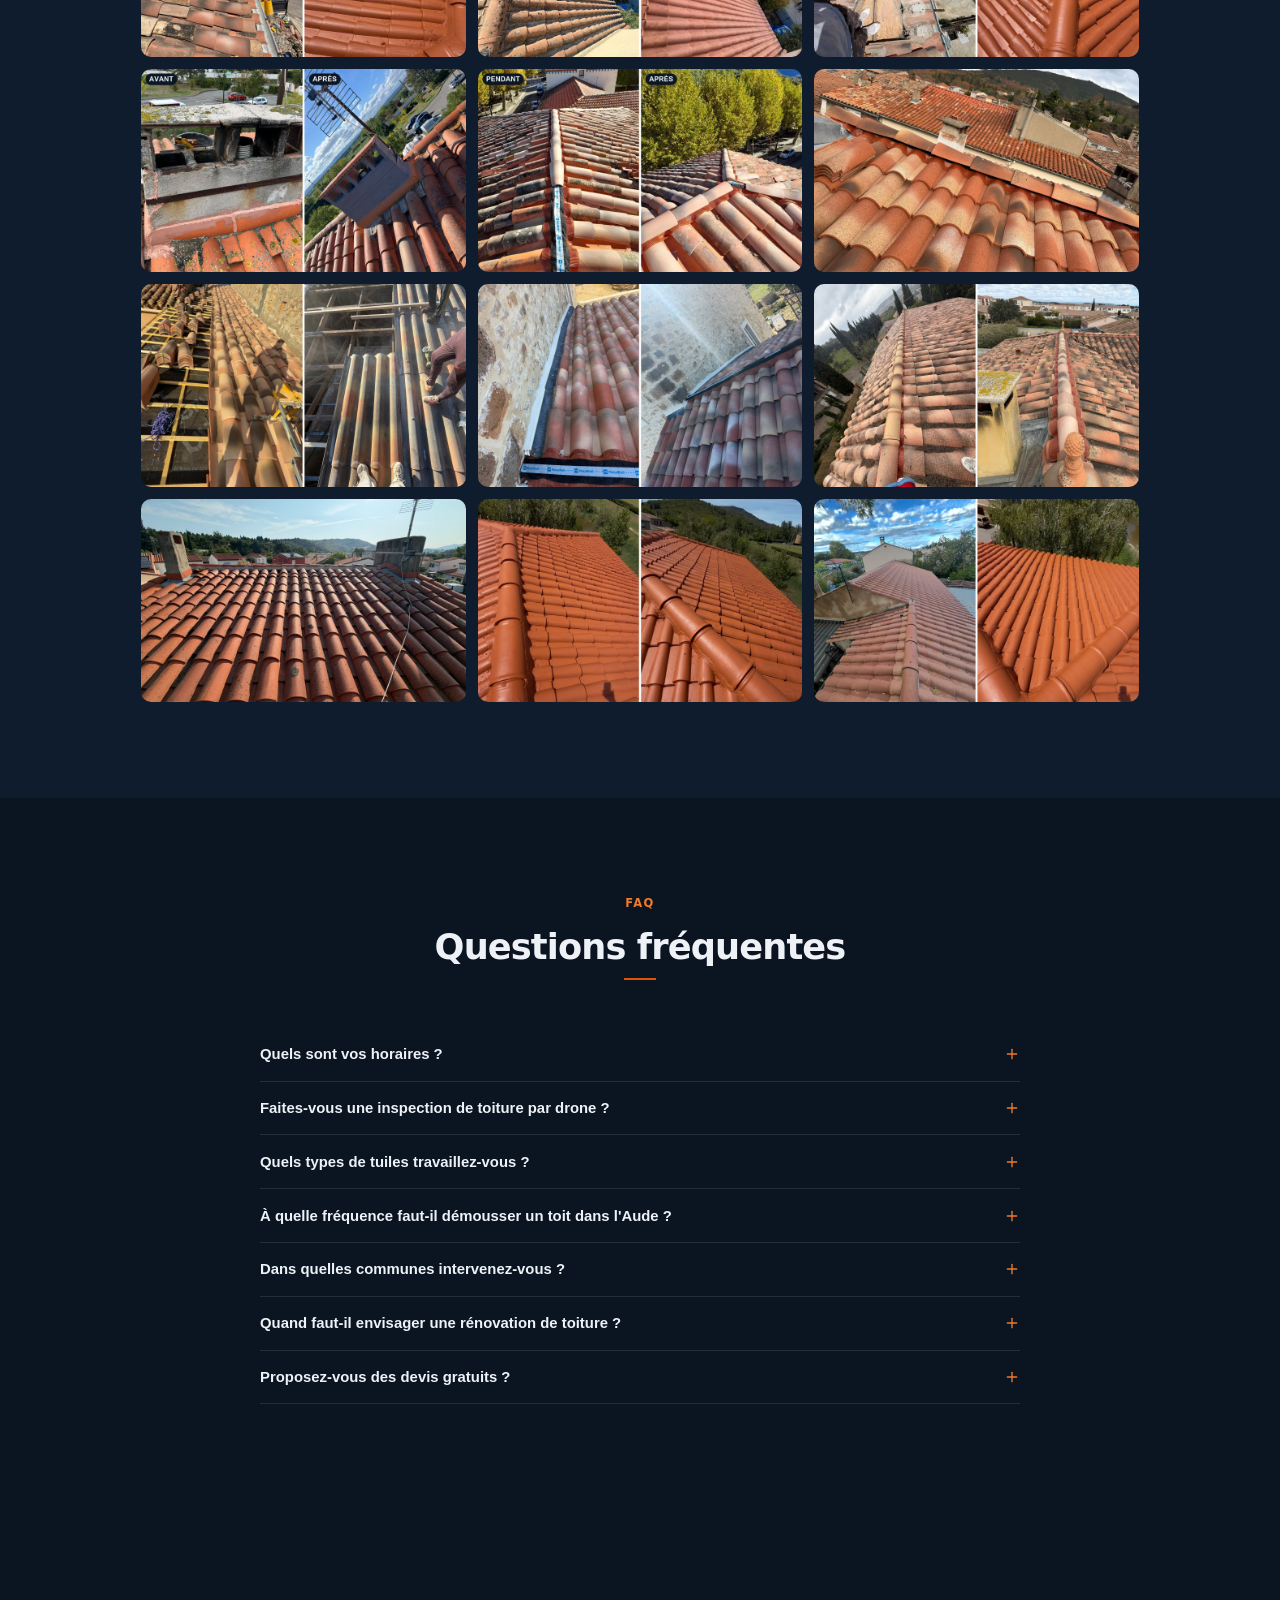
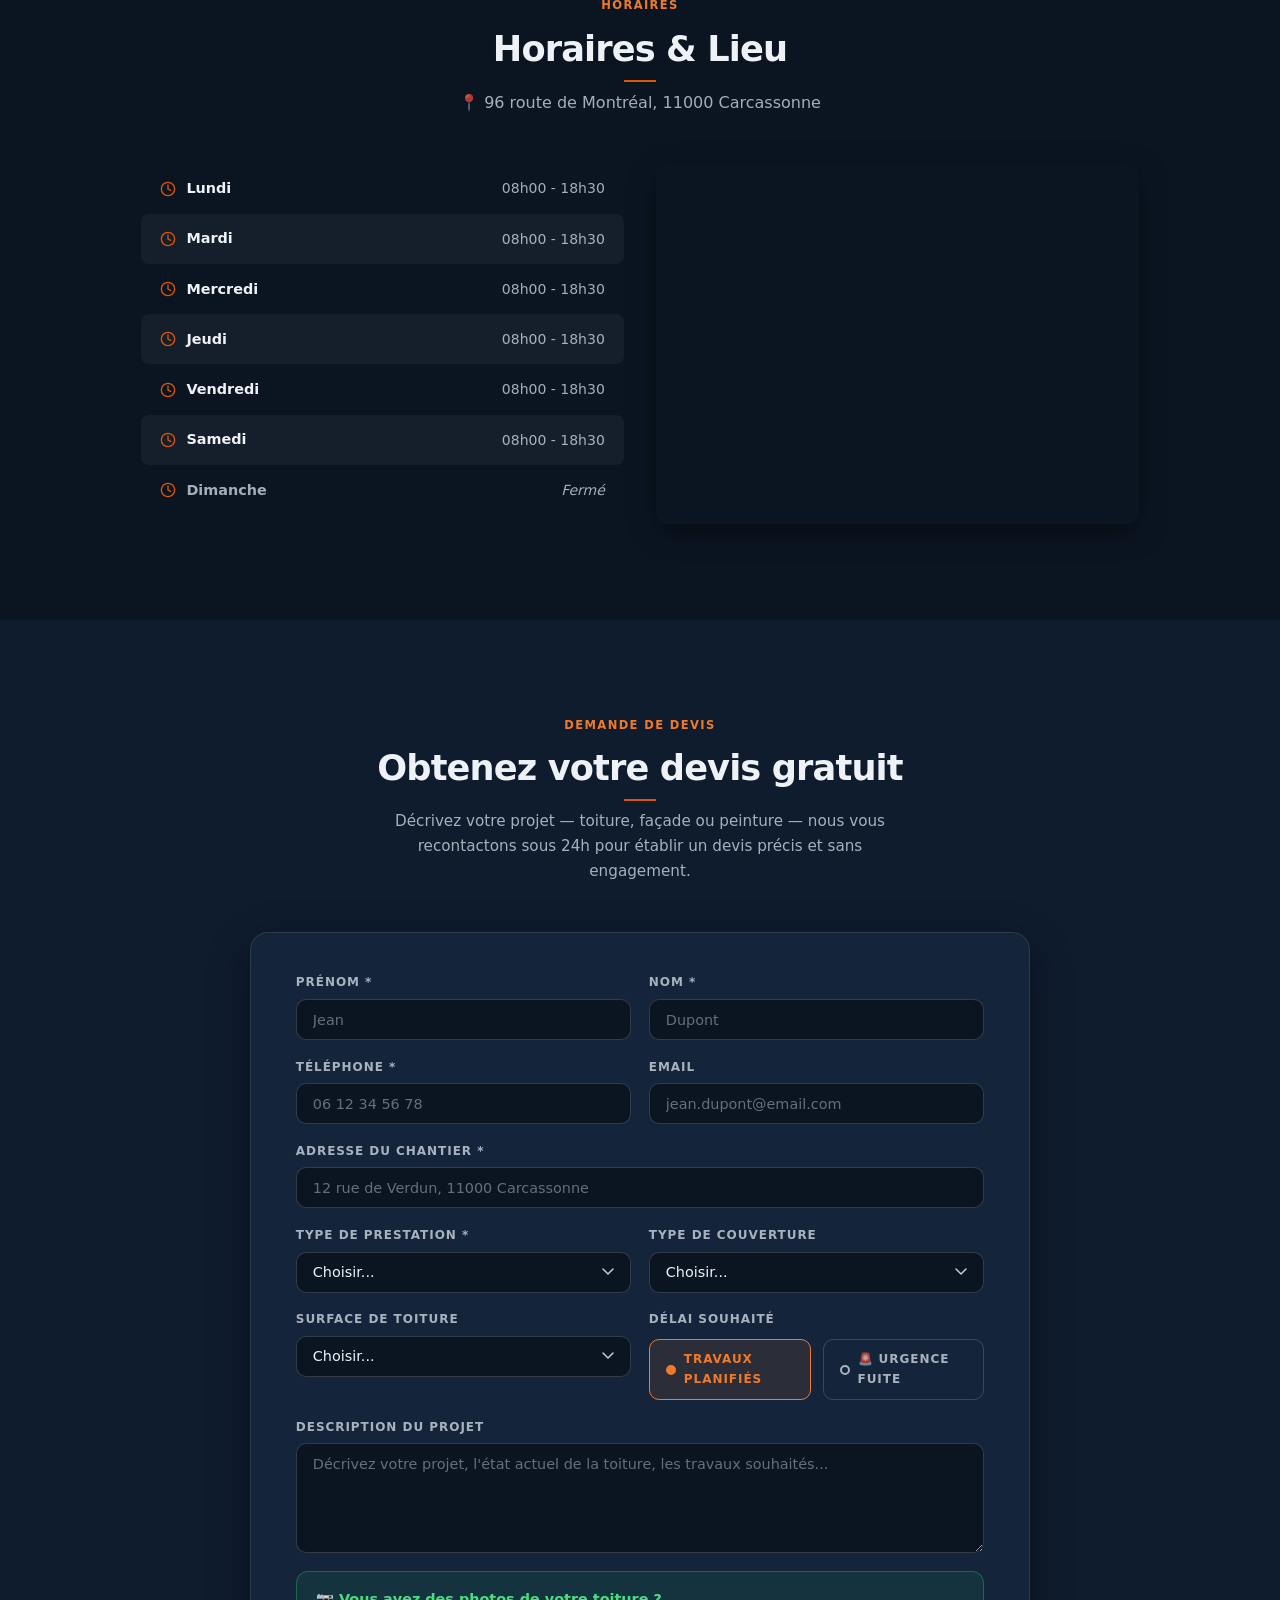
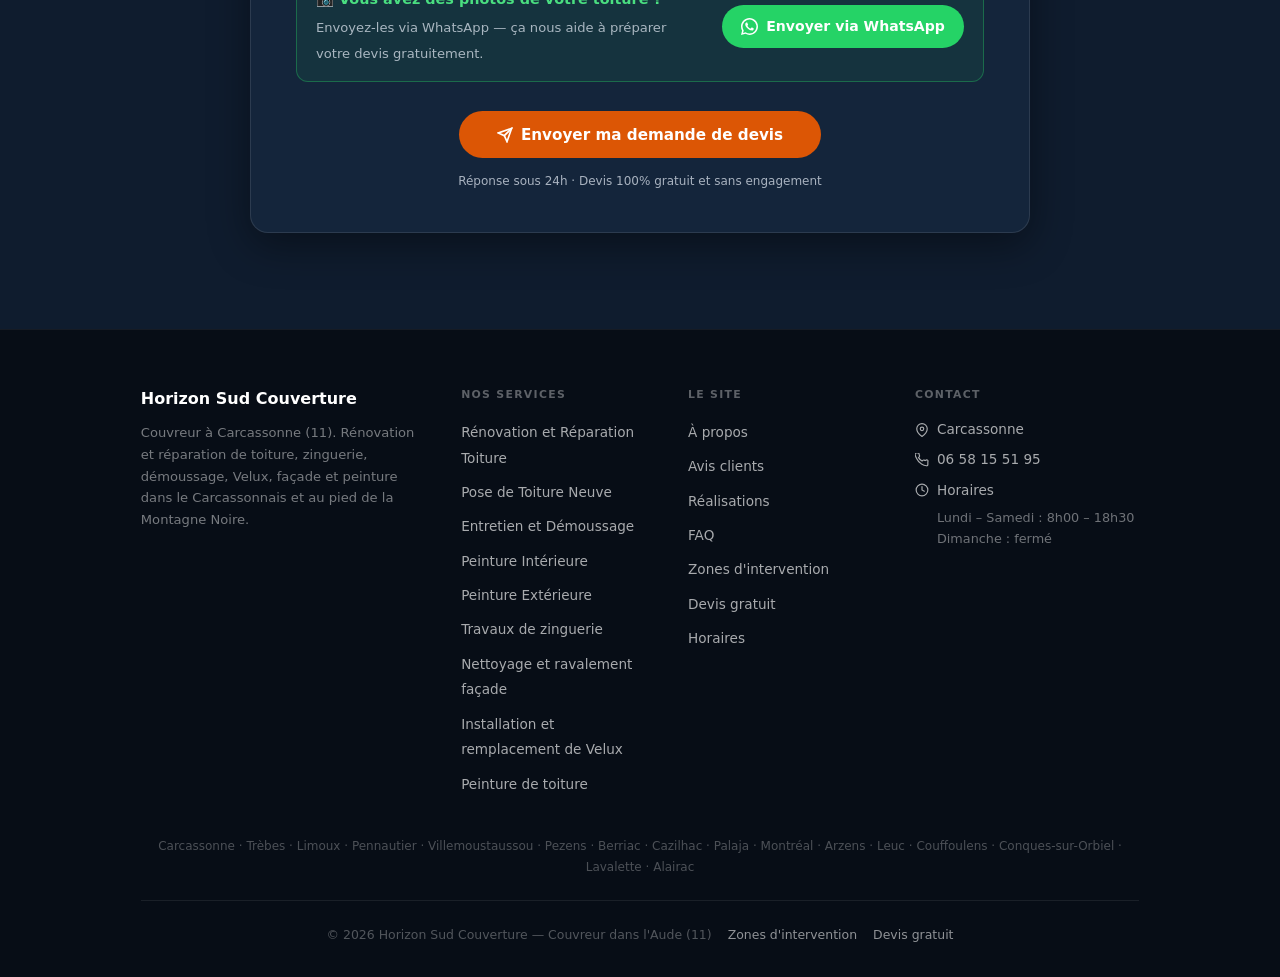
==== commit 6da5c61d: "Pas que de la tuile canal : accroche, à propos, badge et FAQ couvrent canal, romane et mécanique Co-" ====
--- a/index.html
+++ b/index.html
@@ -302,10 +302,10 @@
     },
     {
       "@type": "Question",
-      "name": "Travaillez-vous la tuile canal des maisons anciennes ?",
+      "name": "Quels types de tuiles travaillez-vous ?",
       "acceptedAnswer": {
         "@type": "Answer",
-        "text": "Oui. La tuile canal couvre la plupart des maisons de village et du centre de Carcassonne : nous la remanions, la reposons au mortier ou sur closoirs selon le support, en réutilisant les tuiles anciennes saines et en complétant avec des tuiles de récupération assorties."
+        "text": "Tous les types de tuiles du Carcassonnais. La tuile canal des maisons de village et du centre de Carcassonne, que nous remanions et reposons au mortier ou sur closoirs selon le support, en réutilisant les tuiles anciennes saines. Mais aussi la tuile romane et la tuile mécanique des maisons plus récentes et des villas : remplacement des tuiles cassées, faîtages, rives et couverture neuve."
       }
     },
     {
